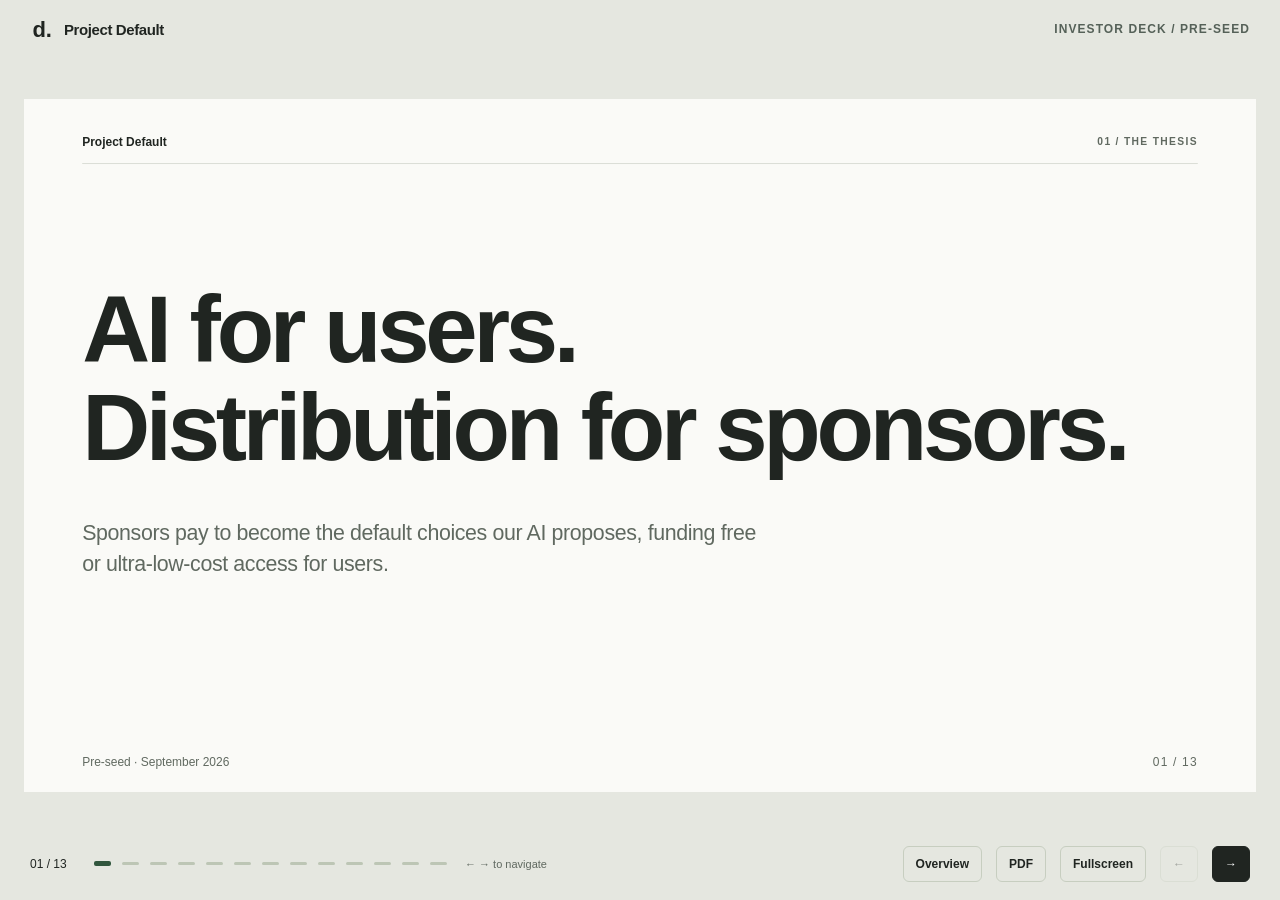
==== deck.html @ 916377d5 "Update homepage to builder and Project Default focus" ====
<!doctype html>
<html lang="en">
<head>
  <meta charset="utf-8">
  <meta name="viewport" content="width=device-width, initial-scale=1">
  <meta name="theme-color" content="#fafaf7">
  <meta name="description" content="Project Default. AI for users. Distribution for sponsors. Pre-seed investment thesis and seven-day pilot plan. Founded by a solo founder.">
  <title>Project Default | Investor Deck</title>
  <style>
    @font-face { font-family:Pretendard; font-style:normal; font-weight:100 900; font-display:swap; src:url('./PretendardVariable.woff2') format('woff2'); }
    :root { --paper:#fafaf7; --ink:#202521; --muted:#606960; --line:#d5d9d1; --green:#31563d; --lime:#e0e8d5; --white:#fff; --scale:1; }
    * { box-sizing:border-box; }
    html, body { margin:0; min-height:100%; }
    body { background:#e5e7e0; color:var(--ink); font-family:Pretendard,-apple-system,BlinkMacSystemFont,"Segoe UI",sans-serif; -webkit-font-smoothing:antialiased; }
    button, a { -webkit-tap-highlight-color:transparent; }
    button { font:inherit; }
    button, a { touch-action:manipulation; }
    button:focus-visible, a:focus-visible, summary:focus-visible { outline:3px solid #779e34; outline-offset:5px; }
    .shell-header { height:58px; padding:0 30px; display:flex; align-items:center; justify-content:space-between; gap:16px; }
    .wordmark { display:flex; align-items:center; gap:10px; font-size:15px; font-weight:750; letter-spacing:-.4px; }
    .brand-icon { display:inline-grid; place-items:center; width:24px; height:24px; color:var(--ink); font-size:22px; font-weight:800; }
    .shell-meta { color:#556158; font-size:12px; font-weight:550; letter-spacing:.09em; text-transform:uppercase; }
    .viewport { height:calc(100dvh - 126px); display:flex; align-items:center; justify-content:center; padding:12px 24px; }
    .frame { width:calc(1440px * var(--scale)); height:calc(810px * var(--scale)); position:relative; }
    .deck { position:absolute; left:0; top:0; width:1440px; height:810px; transform:scale(var(--scale)); transform-origin:top left; }
    .slide { width:1440px; height:810px; background:var(--paper); padding:42px 68px 66px; position:relative; overflow:hidden; display:none; }
    .slide.active { display:block; }
    .slide-top { display:flex; align-items:center; justify-content:space-between; gap:24px; border-bottom:1px solid var(--line); padding-bottom:17px; margin-bottom:36px; font-size:14px; font-weight:600; }
    .slide-top .section { text-transform:uppercase; font-size:12px; letter-spacing:.13em; color:var(--muted); }
    .slide-foot { position:absolute; left:68px; right:68px; bottom:24px; display:flex; justify-content:space-between; align-items:center; gap:24px; color:var(--muted); font-size:14px; line-height:1.4; }
    .slide-foot .page { font-variant-numeric:tabular-nums; letter-spacing:.1em; white-space:nowrap; }
    h1,h2,h3,p { margin:0; }
    h1 { font-size:94px; line-height:1.02; letter-spacing:-5px; font-weight:720; }
    h2 { font-size:64px; line-height:1.08; letter-spacing:-2.4px; font-weight:650; }
    h3 { font-size:27px; line-height:1.2; letter-spacing:-.7px; font-weight:650; }
    .accent { color:inherit; }
    .lede { margin-top:22px; color:var(--muted); font-size:24px; line-height:1.45; letter-spacing:-.45px; max-width:1000px; }
    .eyebrow { font-size:13px; text-transform:uppercase; letter-spacing:.13em; font-weight:650; color:var(--muted); }
    .rule-note { display:flex; align-items:center; gap:13px; font-size:18px; line-height:1.4; margin-top:27px; }
    .rule-note::before { content:""; width:28px; height:2px; flex-shrink:0; background:var(--green); }
    .dark { background:var(--ink); color:var(--paper); --line:#405047; --muted:#b4c1b8; }
    .dark .accent { color:inherit; }
    .dark .rule-note::before { background:var(--lime); }
    .cover { display:flex; align-items:center; height:550px; }
    .cover h1 { margin:0 0 48px; font-size:110px; line-height:1.04; letter-spacing:-5px; font-weight:650; }
    .cover .lede { font-size:25px; max-width:790px; }
    .split { display:grid; grid-template-columns:1fr 1fr; gap:54px; margin-top:37px; }
    .chat-window { background:var(--white); border:1px solid var(--line); padding:27px 30px; }
    .chat-title { display:flex; align-items:center; gap:8px; color:var(--muted); font-size:12px; letter-spacing:.09em; text-transform:uppercase; margin-bottom:22px; }
    .dot { width:7px; height:7px; background:#a9b7a7; border-radius:50%; }
    .prompt { font-size:23px; line-height:1.4; letter-spacing:-.5px; padding:17px 20px; background:#eef0e9; border-radius:8px; }
    .stack { margin-top:22px; }
    .stack-row { display:flex; justify-content:space-between; gap:20px; padding:15px 0; border-bottom:1px solid #e5e9df; font-size:20px; }
    .stack-row:last-child { border-bottom:0; }
    .stack-row span { color:var(--muted); }
    .stack-row strong { font-weight:600; }
    .insight { display:flex; flex-direction:column; justify-content:center; padding:14px 0; }
    .insight .big { font-size:42px; line-height:1.18; letter-spacing:-1.5px; max-width:530px; }
    .insight p { font-size:21px; line-height:1.5; color:var(--muted); margin-top:24px; max-width:485px; }
    .change-flow { margin-top:38px; display:grid; grid-template-columns:1fr 64px 1.2fr; align-items:center; }
    .before { padding:30px 36px; border:1px solid var(--line); }
    .before .label { margin-bottom:25px; }
    .before p { font-size:30px; line-height:1.35; letter-spacing:-.8px; }
    .arrow { font-size:30px; text-align:center; color:var(--muted); }
    .sponsored-card { background:var(--white); border:1px solid #96ad8d; border-radius:3px; padding:29px 34px; }
    .sponsored-card h3 { margin:16px 0; font-size:34px; }
    details.disclosure { font-size:17px; line-height:1.4; }
    details.disclosure summary { cursor:pointer; text-decoration:underline; text-underline-offset:4px; width:fit-content; color:var(--green); list-style:none; }
    details.disclosure summary::-webkit-details-marker { display:none; }
    details.disclosure p { font-size:15px; padding:10px 0 0; max-width:490px; color:var(--muted); }
    .mock-actions { display:flex; align-items:center; gap:24px; margin-top:23px; font-size:16px; }
    .mock-primary { background:var(--green); color:white; font-weight:600; padding:13px 26px; border-radius:6px; }
    .mock-secondary { color:var(--muted); }
    .journey { display:grid; grid-template-columns:1fr 48px 1fr 48px 1fr; margin-top:44px; align-items:stretch; }
    .journey-panel { padding:25px 15px 25px 0; border-top:1px solid var(--line); min-height:240px; }
    .journey-panel .eyebrow { margin-bottom:28px; font-size:12px; }
    .journey-panel p { font-size:26px; letter-spacing:-.7px; line-height:1.35; }
    .journey-panel.green { color:var(--green); border-color:var(--green); }
    .journey-panel.green .eyebrow { color:var(--muted); }
    .journey .arrow { align-self:center; }
    .sponsor-label { display:block; font-size:16px; text-decoration:underline; text-underline-offset:4px; margin-top:24px; color:var(--green); }
    .economics { display:grid; grid-template-columns:1fr 70px 1fr; align-items:stretch; margin-top:42px; }
    .money-box { padding:27px 32px; border:1px solid var(--line); }
    .money-box.income { background:var(--green); color:white; border-color:var(--green); }
    .money-box.income .eyebrow { color:#d1e4d6; }
    .money-box h3 { margin:20px 0 12px; font-size:31px; line-height:1.22; }
    .money-box p { font-size:19px; line-height:1.45; }
    .money-box .plus { opacity:.65; display:block; font-size:24px; margin:11px 0; }
    .greater { display:grid; place-items:center; color:var(--green); font-size:60px; font-weight:400; }
    .economic-bottom { display:grid; grid-template-columns:1fr 1fr; gap:70px; margin-top:30px; }
    .economic-bottom h3 { font-size:21px; margin-bottom:8px; }
    .economic-bottom p { font-size:18px; line-height:1.45; color:var(--muted); }
    .pilot { display:grid; grid-template-columns:1.1fr 1fr; gap:48px; margin-top:33px; }
    .terminal { background:var(--ink); color:var(--paper); border-radius:10px; padding:24px 28px; }
    .terminal-head { display:flex; justify-content:space-between; border-bottom:1px solid #425045; padding-bottom:16px; font-size:13px; }
    .terminal-head .model { color:var(--lime); }
    .terminal-body { font-size:18px; line-height:1.6; padding-top:22px; }
    .terminal-body .command { margin-bottom:18px; color:white; }
    .terminal-body .command::before { content:"> "; color:var(--lime); }
    .terminal-body .task { color:#c4d0c5; display:flex; gap:11px; }
    .terminal-body .task span { color:var(--lime); }
    .terminal-body .term-sponsor { border-top:1px solid #425045; padding-top:15px; margin-top:20px; }
    .terminal-body small { color:#c4d0c5; text-decoration:underline; text-underline-offset:4px; font-size:15px; }
    .launch-path { display:grid; grid-template-columns:1fr 1fr 1.14fr; margin-top:39px; gap:20px; }
    .phase { padding:28px 28px 28px 0; border-top:2px solid var(--line); min-height:305px; }
    .phase .phase-no { font-size:13px; letter-spacing:.1em; color:var(--muted); display:flex; align-items:center; justify-content:space-between; }
    .phase h3 { font-size:37px; letter-spacing:-1px; margin:25px 0 19px; }
    .phase p { font-size:20px; line-height:1.5; color:var(--muted); }
    .phase.expand { border-color:var(--green); }
    .phase.expand h3 { color:var(--green); }
    .evidence { margin-top:24px; padding-top:18px; border-top:1px solid var(--line); font-size:18px; line-height:1.45; color:var(--muted); }
    .regulatory { margin-top:22px; max-width:1000px; font-size:16px; line-height:1.5; color:var(--muted); }
    .assets { margin-top:40px; display:grid; grid-template-columns:1fr; gap:0; }
    .asset { border-top:1px solid var(--line); padding:24px 0; display:grid; grid-template-columns:390px 1fr; gap:40px; }
    .asset h3 { font-size:28px; margin-bottom:0; }
    .asset p { font-size:22px; line-height:1.45; color:var(--muted); max-width:735px; }
    .asset a { color:inherit; text-decoration:underline; text-underline-offset:4px; text-decoration-thickness:1px; }
    .asset a:hover { color:var(--ink); }
    .adoption-table { width:100%; border-collapse:collapse; margin-top:42px; text-align:left; }
    .adoption-table th { font-size:13px; text-transform:uppercase; letter-spacing:.08em; font-weight:500; color:var(--muted); padding:0 20px 20px 0; }
    .adoption-table td { border-top:1px solid var(--line); padding:25px 24px 25px 0; font-size:24px; line-height:1.35; width:50%; }
    .adoption-table td:first-child { color:var(--muted); }
    .terms-table { width:100%; border-collapse:collapse; margin-top:40px; }
    .terms-table th { width:280px; text-align:left; vertical-align:top; font-size:26px; font-weight:600; letter-spacing:-.5px; }
    .terms-table td { font-size:23px; line-height:1.4; color:var(--muted); }
    .terms-table th,.terms-table td { padding:25px 0; border-top:1px solid var(--line); }
    .pilot-spec { margin:0; }
    .pilot-spec>div { display:grid; grid-template-columns:105px 1fr; gap:23px; padding:10px 0; border-top:1px solid var(--line); }
    .pilot-spec dt { font-size:17px; color:var(--muted); }
    .pilot-spec dd { margin:0; font-size:19px; line-height:1.4; }
    .sector-list { display:grid; grid-template-columns:1fr 1fr; gap:0 80px; margin-top:38px; }
    .sector-list p { font-size:34px; letter-spacing:-1px; padding:16px 0; border-top:1px solid var(--line); }
    .closing { display:grid; grid-template-columns:1.25fr 1fr; gap:85px; margin-top:51px; }
    .closing h2 { font-size:82px; letter-spacing:-4px; line-height:1.03; }
    .closing .lede { font-size:23px; max-width:620px; margin-top:27px; }
    .use { border-top:1px solid var(--line); padding:22px 0 25px; display:grid; grid-template-columns:34px 1fr; gap:15px; }
    .use .num { font-size:13px; color:var(--lime); margin-top:7px; }
    .use h3 { font-size:27px; margin-bottom:9px; }
    .use p { font-size:19px; color:var(--muted); line-height:1.4; }
    .controls { height:68px; padding:12px 30px 17px; display:flex; justify-content:space-between; align-items:center; gap:20px; }
    .nav-left,.nav-right { display:flex; align-items:center; gap:14px; }
    .control { border:1px solid #c7cec0; background:transparent; color:var(--ink); min-height:36px; padding:7px 12px; border-radius:6px; font-size:12px; cursor:pointer; font-weight:550; }
    .control:hover:not(:disabled) { background:#d9dfd2; }
    .control:disabled { opacity:.35; cursor:default; }
    .control.next { background:var(--ink); color:white; border-color:var(--ink); }
    .control.next:hover:not(:disabled) { background:var(--green); }
    .slide-count { font-size:12px; font-variant-numeric:tabular-nums; min-width:46px; }
    .nav-dots { display:flex; align-items:center; gap:3px; }
    .nav-dot { border:0; background:none; cursor:pointer; width:25px; height:32px; padding:10px 4px; }
    .nav-dot::before { content:""; display:block; height:3px; border-radius:2px; background:#bdc6b5; }
    .nav-dot[aria-current="step"]::before { background:var(--green); height:5px; }
    .key-hint { font-size:11px; color:var(--muted); }
    .sr-only { position:absolute; width:1px; height:1px; padding:0; margin:-1px; overflow:hidden; clip:rect(0,0,0,0); white-space:nowrap; border:0; }
    .overview .viewport { height:auto; display:block; padding:16px 30px 100px; }
    .overview .frame { width:100%; height:auto; box-shadow:none; }
    .overview .deck { position:static; transform:none; width:100%; height:auto; display:grid; grid-template-columns:1fr; gap:30px; justify-items:center; }
    .overview .slide { display:block; zoom:var(--scale); box-shadow:0 8px 25px #20332512; }
    .overview .controls { position:fixed; bottom:0; left:0; right:0; background:#e5e7e0; border-top:1px solid #c7cec0; z-index:2; }
    @media (min-width:1800px) { .shell-header,.controls { padding-left:48px; padding-right:48px; } }
    @media screen and (max-width:1000px) {
      body { background:var(--paper); }
      .shell-header { height:54px; padding:0 20px; border-bottom:1px solid var(--line); }
      .shell-meta { font-size:9px; letter-spacing:.07em; }
      .viewport { height:auto; display:block; padding:0 0 86px; }
      .frame { width:100%; height:auto; box-shadow:none; }
      .deck { position:static; width:100%; height:auto; transform:none; }
      .slide { width:100%; height:auto; min-height:calc(100dvh - 126px); padding:22px 24px 62px; overflow:visible; }
      .slide-top { margin-bottom:30px; padding-bottom:15px; font-size:12px; gap:10px; }
      .slide-top .section { font-size:9px; letter-spacing:.09em; }
      .slide-foot { position:static; margin-top:34px; font-size:12px; gap:15px; align-items:flex-end; }
      h1 { font-size:clamp(45px,11vw,70px); letter-spacing:-2.4px; }
      h2 { font-size:clamp(33px,10vw,39px); letter-spacing:-1.6px; line-height:1.08; }
      h2 br { display:initial; }
      .lede { font-size:19px; margin-top:18px; letter-spacing:-.3px; }
      .eyebrow { font-size:11px; }
      .cover { display:block; height:auto; }
      .cover h1 { margin:35px 0 35px; font-size:clamp(42px,10.8vw,70px); letter-spacing:-2px; }
      .cover .lede { font-size:19px; }
      .split,.pilot,.closing { grid-template-columns:minmax(0,1fr); gap:28px; margin-top:28px; }
      .chat-window { padding:21px; }
      .prompt { font-size:19px; padding:15px; }
      .stack-row { font-size:16px; padding:14px 0; }
      .insight .big { font-size:31px; letter-spacing:-1px; }
      .insight p { margin-top:16px; font-size:18px; }
      .change-flow { grid-template-columns:1fr; gap:17px; margin-top:28px; }
      .before { padding:24px; }
      .before .label { margin-bottom:18px; }
      .before p { font-size:25px; }
      .change-flow>.arrow,.journey>.arrow { transform:rotate(90deg); font-size:25px; }
      .sponsored-card { padding:24px; }
      .sponsored-card h3 { font-size:27px; }
      .mock-actions { gap:17px; font-size:14px; }
      details.disclosure { font-size:16px; }
      .rule-note { font-size:16px; margin-top:25px; }
      .journey { grid-template-columns:1fr; gap:15px; margin-top:30px; }
      .journey-panel { min-height:auto; padding:23px; }
      .journey-panel .eyebrow { margin-bottom:18px; }
      .journey-panel p { font-size:24px; }
      .economics { grid-template-columns:1fr; margin-top:29px; }
      .greater { font-size:43px; padding:8px 0; }
      .money-box { padding:24px; }
      .money-box h3 { font-size:27px; }
      .money-box p { font-size:18px; }
      .economic-bottom { grid-template-columns:1fr; gap:22px; }
      .terminal { padding:22px; }
      .terminal-head { font-size:11px; gap:10px; }
      .terminal-body { font-size:16px; }
      .launch-path { grid-template-columns:1fr; margin-top:28px; gap:16px; }
      .phase { min-height:auto; padding:25px; }
      .phase h3 { font-size:31px; margin:20px 0 14px; }
      .phase p { font-size:18px; }
      .regulatory { font-size:14px; }
      .assets { grid-template-columns:1fr; gap:0; margin-top:29px; }
      .asset { padding:22px 0; grid-template-columns:1fr; gap:12px; }
      .asset h3 { font-size:27px; padding-top:3px; }
      .asset p { font-size:18px; clear:both; }
      .adoption-table { margin-top:28px; }
      .adoption-table th { font-size:10px; }
      .adoption-table td { font-size:18px; padding:20px 12px 20px 0; }
      .terms-table { margin-top:28px; }
      .terms-table th { width:100px; font-size:19px; padding-right:15px; }
      .terms-table td { font-size:18px; }
      .pilot-spec>div { grid-template-columns:78px 1fr; gap:15px; }
      .pilot-spec dt { font-size:15px; }
      .pilot-spec dd { font-size:18px; }
      .sector-list { gap:0 22px; margin-top:30px; }
      .sector-list p { font-size:24px; overflow-wrap:break-word; }
      .closing { margin-top:34px; gap:32px; }
      .closing h2 { font-size:53px; letter-spacing:-2.5px; }
      .closing h2 br { display:initial; }
      .closing .lede { font-size:19px; }
      .use { padding:20px 0; }
      .use h3 { font-size:24px; }
      .use p { font-size:17px; }
      .controls { position:fixed; bottom:0; left:0; right:0; height:68px; padding:12px 18px; background:#e5e7e0; border-top:1px solid #c7cec0; z-index:5; }
      .nav-left,.nav-right { gap:8px; }
      .key-hint,.nav-dots,#fullscreen { display:none; }
      .control { font-size:11px; padding:8px 10px; min-height:44px; min-width:44px; }
      .overview .viewport { padding:0 0 85px; }
      .overview .deck { gap:0; }
      .overview .slide { zoom:1; box-shadow:none; border-bottom:1px solid var(--line); }
    }
    @page { size:381mm 214.3125mm; margin:0; }
    @media print {
      html,body { width:1440px; margin:0; padding:0; background:var(--paper); -webkit-print-color-adjust:exact; print-color-adjust:exact; }
      .shell-header,.controls { display:none!important; }
      .viewport,.overview .viewport { display:block; width:1440px; height:auto; padding:0; }
      .frame,.overview .frame { width:1440px; height:auto; box-shadow:none; }
      .deck,.overview .deck { display:block; position:static; transform:none; width:1440px; height:auto; }
      .slide,.overview .slide { display:block!important; zoom:1; width:1440px; height:810px; min-height:0; break-after:page; break-inside:avoid; box-shadow:none; animation:none; }
      .slide:last-child { break-after:auto; }
      details.disclosure p { display:none; }
    }
  </style>
</head>
<body>
  <header class="shell-header">
    <div class="wordmark"><span class="brand-icon" aria-hidden="true">d.</span> Project Default</div>
    <div class="shell-meta">Investor deck / Pre-seed</div>
  </header>
  <main class="viewport" aria-label="Project Default investor presentation">
    <div class="frame"><div class="deck">

      <section class="slide active" id="slide-1" aria-labelledby="title-1">
        <div class="slide-top"><span>Project Default</span><span class="section">01 / The thesis</span></div>
        <div class="cover">
          <div>
            <h1 id="title-1">AI for users.<br>Distribution for sponsors.</h1>
            <p class="lede">Sponsors pay to become the default choices our AI proposes, funding free or ultra-low-cost access for users.</p>
          </div>
        </div>
        <footer class="slide-foot"><span>Pre-seed · September 2026</span><span class="page">01 / 13</span></footer>
      </section>

      <section class="slide" id="slide-2" aria-labelledby="title-2">
        <div class="slide-top"><span>Project Default</span><span class="section">02 / The existing behavior</span></div>
        <h2 id="title-2">AI already makes<br><span class="accent">the default choice.</span></h2>
        <div class="split">
          <div class="chat-window">
            <div class="chat-title"><span class="dot"></span> ChatGPT / GPT-5.6 Sol High / Temporary Chat</div>
            <p class="prompt">User request, summarized:<br>How should I build a shopping website?</p>
            <div class="stack">
              <div class="stack-row"><span>Framework</span><strong>Next.js + TypeScript</strong></div>
              <div class="stack-row"><span>Database</span><strong>PostgreSQL / Supabase</strong></div>
              <div class="stack-row"><span>Payments</span><strong>Stripe Checkout</strong></div>
              <div class="stack-row"><span>Deployment</span><strong>Vercel</strong></div>
            </div>
          </div>
          <div class="insight">
            <p class="big" style="color:var(--ink);margin-top:0">The user asked how<br>to build a website.<br>The answer chose<br>the vendors, too.</p>
            <p>None of these brands appeared in the request. As agents move from answering to building, those defaults can become services the user actually adopts.</p>
          </div>
        </div>
        <footer class="slide-foot"><span>Source: founder-provided response · Temporary Chat, GPT-5.6 Sol High, no memory context · Request paraphrased</span><span class="page">02 / 13</span></footer>
      </section>

      <section class="slide" id="slide-3" aria-labelledby="title-3">
        <div class="slide-top"><span>Project Default</span><span class="section">03 / The sponsored default</span></div>
        <h2 id="title-3">The same workflow.<br><span class="accent">A sponsored default.</span></h2>
        <p class="lede">The sponsor occupies a choice that already exists in the conversation.</p>
        <div class="change-flow">
          <div class="before"><div class="eyebrow label">The user asks</div><p>"The website is ready.<br>Deploy it for me."</p><div class="rule-note">No cloud provider specified.</div></div>
          <div class="arrow" aria-hidden="true">&#8594;</div>
          <div class="sponsored-card">
            <div class="eyebrow">Project Default / illustrative response</div>
            <h3>Shall I deploy it on AWS?</h3>
            <details class="disclosure"><summary>Sponsored by AWS.</summary><p>Illustrative sponsor disclosure, not an active partnership. In the product, this link opens the relevant sponsorship details.</p></details>
            <div class="mock-actions" aria-label="Illustrative actions, not a live deployment"><span class="mock-primary">Proceed &#8594;</span><span class="mock-secondary">Other options</span></div>
          </div>
        </div>
        <div class="rule-note">If the user specifies another provider, we follow their choice.</div>
        <footer class="slide-foot"><span>Concept illustration · AWS is an example, not a sponsor</span><span class="page">03 / 13</span></footer>
      </section>

      <section class="slide" id="slide-4" aria-labelledby="title-4">
        <div class="slide-top"><span>Project Default</span><span class="section">04 / The matching model</span></div>
        <h2 id="title-4">Your audience.<br><span class="accent">Our distribution.</span></h2>
        <p class="lede">Advertisers describe the customers they want to reach. We match those targets to the conversation and introduce the sponsor in the AI's response.</p>
        <div class="journey">
          <div class="journey-panel"><div class="eyebrow">Advertiser's target</div><p>"Developers launching<br>their first web service."</p></div>
          <div class="arrow" aria-hidden="true">&#8594;</div>
          <div class="journey-panel"><div class="eyebrow">User's conversation</div><p>"This is my first web service.<br>I'm ready to deploy it."</p></div>
          <div class="arrow" aria-hidden="true">&#8594;</div>
          <div class="journey-panel green"><div class="eyebrow">Resulting recommendation</div><p>The matched sponsor's<br>hosting service.</p><span class="sponsor-label">Sponsorship disclosed.</span></div>
        </div>
        <footer class="slide-foot"><span>Planned approach · Illustrative example</span><span class="page">04 / 13</span></footer>
      </section>

      <section class="slide dark" id="slide-5" aria-labelledby="title-5">
        <div class="slide-top"><span>Project Default</span><span class="section">05 / The sponsor's value</span></div>
        <h2 id="title-5">Reach users as they<br><span class="accent">put their plans into action.</span></h2>
        <p class="lede">Sponsors buy access to a defined audience and a route into adoption. The agent can help users set up and use the proposed service.</p>
        <table class="adoption-table"><thead><tr><th>What the developer needs</th><th>Where a sponsor can enter</th></tr></thead><tbody>
          <tr><td>"Store my product catalog."</td><td>A database, configured for the application.</td></tr>
          <tr><td>"Let customers pay."</td><td>A payment provider, integrated into checkout.</td></tr>
          <tr><td>"Put the website online."</td><td>A hosting service, used for deployment.</td></tr>
        </tbody></table>
        <footer class="slide-foot"><span>Illustrative example · Sponsor demand unvalidated</span><span class="page">05 / 13</span></footer>
      </section>

      <section class="slide" id="slide-6" aria-labelledby="title-6">
        <div class="slide-top"><span>Project Default</span><span class="section">06 / The revenue model</span></div>
        <h2 id="title-6">High-value sponsorships.<br><span class="accent">Individually negotiated.</span></h2>
        <p class="lede">A small number of large contracts, negotiated directly with advertisers.</p>
        <table class="terms-table"><tbody>
          <tr><th scope="row">Slot fee</th><td>The contracted price for sponsor placement against an agreed audience and campaign scope.</td></tr>
          <tr><th scope="row">Performance fee</th><td>Where agreed, an additional payment for signups, purchases, or another contracted outcome.</td></tr>
          <tr><th scope="row">Contract terms</th><td>Targeting, delivery, pricing, credited outcomes, verification, and payment timing are agreed individually.</td></tr>
        </tbody></table>
        <footer class="slide-foot"><span>Proposed model · High-value contract, not high-value purchase</span><span class="page">06 / 13</span></footer>
      </section>

      <section class="slide" id="slide-7" aria-labelledby="title-7">
        <div class="slide-top"><span>Project Default</span><span class="section">07 / The economics to validate</span></div>
        <h2 id="title-7">Sponsorship revenue<br><span class="accent">funds AI access.</span></h2>
        <p class="lede">First, sponsorship must cover the cost of serving every user. The remaining margin must fund development, sales, and overhead.</p>
        <div class="economics" aria-label="Serving-margin target over the same period: recognized slot-fee and performance revenue exceeds inference and service delivery costs for all users">
          <div class="money-box income"><div class="eyebrow">Revenue / same period</div><h3>Recognized slot fees</h3><span class="plus">+</span><p>Recognized performance fees</p></div>
          <div class="greater" aria-hidden="true">&gt;</div>
          <div class="money-box"><div class="eyebrow">Costs / all users</div><h3>AI inference</h3><span class="plus">+</span><p>Tools, infrastructure, and user support</p></div>
        </div>
        <div class="economic-bottom">
          <div><h3>Cash sets operating capacity.</h3><p>Collected sponsor payments and investment fund usage. Signed contract value is not cash; investment is not revenue.</p></div>
          <div><h3>Allowances bound serving costs.</h3><p>Users choose the model. Higher-cost calls consume the allowance faster, including for users who never convert.</p></div>
        </div>
        <footer class="slide-foot"><span>Target economics · Unvalidated</span><span class="page">07 / 13</span></footer>
      </section>

      <section class="slide" id="slide-8" aria-labelledby="title-8">
        <div class="slide-top"><span>Project Default</span><span class="section">08 / The first pilot</span></div>
        <h2 id="title-8">Our first pilot:<br><span class="accent">AI for web developers.</span></h2>
        <p class="lede">A seven-day pilot of a fully functional, free AI coding tool, testing sponsored defaults in real development workflows.</p>
        <div class="pilot">
          <div class="terminal" aria-label="Illustrative TUI concept, not a screenshot of an existing product">
            <div class="terminal-head"><strong>Planned TUI / concept</strong><span class="model">Model: your choice</span></div>
            <div class="terminal-body"><p class="command">Build and launch my web service.</p><p class="task"><span>01</span> Write and run the application</p><p class="task"><span>02</span> Test and inspect in the browser</p><p class="task"><span>03</span> Configure services and deploy</p><div class="term-sponsor">Deploy with the matched sponsor?<br><small>Sponsorship disclosed.</small></div></div>
          </div>
          <dl class="pilot-spec">
            <div><dt>Duration</dt><dd>Seven days of live service.</dd></div>
            <div><dt>Product</dt><dd>Open-source-based TUI with coding, browser checks, and deployment.</dd></div>
            <div><dt>Access</dt><dd>Free, with a generous capped allowance. Users choose models; all model calls go through our server.</dd></div>
            <div><dt>Sponsors</dt><dd>Hosting, databases, frameworks, and other development services.</dd></div>
            <div><dt>Enrollment</dt><dd>Public, first come. Capacity and allowances follow secured advertising and investment funds.</dd></div>
          </dl>
        </div>
        <footer class="slide-foot"><span>Planned pilot · Concept illustration</span><span class="page">08 / 13</span></footer>
      </section>

      <section class="slide" id="slide-9" aria-labelledby="title-9">
        <div class="slide-top"><span>Project Default</span><span class="section">09 / The path to launch</span></div>
        <h2 id="title-9">A focused pilot.<br><span class="accent">A much bigger sponsorship business.</span></h2>
        <div class="launch-path">
          <div class="phase"><div class="phase-no"><span>BEFORE OPENING</span></div><h3>Working demo</h3><p>Complete the tool and demonstrate sponsor delivery. Agree campaign measures with pilot advertisers; secure funds before enrollment.</p></div>
          <div class="phase"><div class="phase-no"><span>SEVEN DAYS LIVE</span></div><h3>Pilot data</h3><p>Record active usage, task completion, sponsor exposure, acceptance, and verified contract outcomes alongside serving costs.</p></div>
          <div class="phase expand"><div class="phase-no"><span>BEFORE FULL LAUNCH</span></div><h3>Larger contracts</h3><p>Use results to negotiate major cross-industry sponsorships. Test pricing and payment terms against the measured operating cost.</p></div>
        </div>
        <p class="evidence">Seven days can establish delivery and early response, not retention or recurring demand. Contractual attribution supports settlement; it does not prove causal lift.</p>
        <footer class="slide-foot"><span>Planned sequence · Criteria agreed per sponsor</span><span class="page">09 / 13</span></footer>
      </section>

      <section class="slide dark" id="slide-10" aria-labelledby="title-10">
        <div class="slide-top"><span>Project Default</span><span class="section">10 / The expansion opportunity</span></div>
        <h2 id="title-10">One model.<br><span class="accent">A world of potential sponsors.</span></h2>
        <div class="sector-list"><p>Travel</p><p>Automotive</p><p>Food</p><p>Insurance</p><p>Shopping</p><p>Financial services</p><p>Telecom</p></div>
        <p class="regulatory">Potential expansion areas. Sector-specific regulatory requirements have not yet been assessed.</p>
        <footer class="slide-foot"><span>Potential markets · Regulation unassessed</span><span class="page">10 / 13</span></footer>
      </section>

      <section class="slide" id="slide-11" aria-labelledby="title-11">
        <div class="slide-top"><span>Project Default</span><span class="section">11 / The business we build</span></div>
        <h2 id="title-11">We build the distribution business,<br><span class="accent">not the foundation model.</span></h2>
        <p class="lede">The proposed advantage is commercial: user-selected AI funded by disclosed sponsorships, delivered through the work users already do.</p>
        <div class="assets">
          <div class="asset"><h3>User distribution</h3><p>Earn repeat use with a capable, affordable tool. Low price alone is not a durable advantage.</p></div>
          <div class="asset"><h3>Sponsor network</h3><p>Turn advertiser-defined targeting into effective delivery and contracts worth renewing.</p></div>
          <div class="asset"><h3>Matching &amp; execution</h3><p>Connect context to sponsors. Support the resulting actions and measure contracted outcomes.</p></div>
        </div>
        <footer class="slide-foot"><span>To be built · No moat claimed</span><span class="page">11 / 13</span></footer>
      </section>

      <section class="slide" id="slide-12" aria-labelledby="title-12">
        <div class="slide-top"><span>Project Default</span><span class="section">12 / The founder</span></div>
        <h2 id="title-12">A different view of what already exists.<br>The ability to build and test it.</h2>
        <p class="lede">Jaeha (Jay) Han, solo founder, working across software development and model research: questioning existing structures, implementing alternatives, and testing them.</p>
        <div class="assets">
          <div class="asset"><h3>Build software</h3><p>Developed <a href="https://github.com/nitg3n/Lexile_Finder">Lexile Finder</a> and the Gemini-based summary app <a href="https://github.com/nitg3n/threemmary">Threemmary</a>. Built and distributed the TooManyOres Minecraft mod (<a href="https://modrinth.com/mod/toomanyores">Modrinth</a>, <a href="https://www.curseforge.com/minecraft/mc-mods/toomanyores">CurseForge</a>).</p></div>
          <div class="asset"><h3>Test different structures</h3><p>Iterated on Spectrum-State, a sequence-model research project, including 85M-parameter pretraining and consumer-GPU fine-tuning.</p></div>
          <div class="asset"><h3>Reconsider who pays</h3><p>Project Default applies that perspective to AI's business model: sponsors fund access by paying for default placements.</p></div>
        </div>
        <footer class="slide-foot"><span>Founder-reported work · Sales experience unproven</span><span class="page">12 / 13</span></footer>
      </section>

      <section class="slide dark" id="slide-13" aria-labelledby="title-13">
        <div class="slide-top"><span>Project Default</span><span class="section">13 / The investment</span></div>
        <div class="closing">
          <div><h2 id="title-13">Raising $750k.<br><span class="accent">Prove the<br>business model.</span></h2><p class="lede">Fund the first test, not a claim of proven economics. Measure delivery and cost, then seek contracts that can sustain launch.</p><p style="margin-top:26px;font-size:21px">Contact: <a href="mailto:jay@nitg3n.xyz" style="color:inherit">jay@nitg3n.xyz</a></p></div>
          <div>
            <div class="use"><span class="num">01</span><div><h3>Product development</h3><p>TUI harness, model gateway, sponsor matching, and reporting.</p></div></div>
            <div class="use"><span class="num">02</span><div><h3>Pilot operations</h3><p>Advertiser recruitment and seven days of free AI usage.</p></div></div>
            <div class="use"><span class="num">03</span><div><h3>Sponsorship sales</h3><p>Present pilot results to larger advertisers and negotiate launch contracts.</p></div></div>
          </div>
        </div>
        <footer class="slide-foot"><span>Pre-seed · Solo founder · Raising $750k</span><span class="page">13 / 13</span></footer>
      </section>

    </div></div>
  </main>
  <nav class="controls" aria-label="Presentation controls">
    <div class="nav-left"><span class="slide-count" id="count">01 / 13</span><div class="nav-dots" id="dots" aria-label="Go to slide"></div><span class="key-hint">&#8592; &#8594; to navigate</span></div>
    <div class="nav-right"><button class="control" id="overview" aria-pressed="false" title="Show all slides (O)">Overview</button><button class="control" id="print" title="Print or save all slides as PDF">PDF</button><button class="control" id="fullscreen" title="Toggle fullscreen (F)">Fullscreen</button><button class="control" id="prev" aria-label="Previous slide">&#8592;</button><button class="control next" id="next" aria-label="Next slide">&#8594;</button></div>
  </nav>
  <div class="sr-only" aria-live="polite" id="announcement"></div>
  <noscript><style>.viewport{height:auto}.frame{width:100%;height:auto}.deck{position:static;transform:none;height:auto;width:100%}.slide{display:block;max-width:100%;height:auto;min-height:810px;margin-bottom:24px}.controls{display:none}</style><p>This deck is readable without JavaScript. Enable JavaScript for slide navigation.</p></noscript>
  <script>
    (() => {
      const slides = [...document.querySelectorAll('.slide')];
      const count = document.getElementById('count');
      const prev = document.getElementById('prev');
      const next = document.getElementById('next');
      const overview = document.getElementById('overview');
      let current = 0;
      let all = false;
      const titles = slides.map(slide => {
        const title = slide.querySelector('h1,h2').cloneNode(true);
        title.querySelectorAll('br').forEach(br => br.replaceWith(' '));
        return title.textContent.replace(/\s+/g, ' ').trim();
      });
      const readHash = () => {
        const match = location.hash.match(/^#slide-(\d+)$/);
        return match ? Math.max(0, Math.min(slides.length - 1, Number(match[1]) - 1)) : 0;
      };
      const dots = slides.map((slide, index) => {
        const dot = document.createElement('button');
        dot.className = 'nav-dot';
        dot.setAttribute('aria-label', `Slide ${index + 1}: ${titles[index]}`);
        dot.addEventListener('click', () => show(index));
        document.getElementById('dots').append(dot);
        return dot;
      });
      function fit() {
        const width = Math.max(1, innerWidth - 48);
        const height = Math.max(1, innerHeight - 150);
        const scale = Math.min(width / 1440, height / 810, 1.4);
        document.documentElement.style.setProperty('--scale', scale);
      }
      function show(index, updateHash = true) {
        current = Math.max(0, Math.min(slides.length - 1, index));
        slides.forEach((slide, i) => {
          slide.classList.toggle('active', i === current);
          if (i === current) dots[i].setAttribute('aria-current', 'step');
          else dots[i].removeAttribute('aria-current');
        });
        count.textContent = `${String(current + 1).padStart(2, '0')} / ${slides.length}`;
        prev.disabled = current === 0;
        next.disabled = current === slides.length - 1;
        document.getElementById('announcement').textContent = `Slide ${current + 1} of ${slides.length}. ${titles[current]}`;
        if (updateHash) history.replaceState(null, '', `#slide-${current + 1}`);
        if (all) slides[current].scrollIntoView({ block:'start' });
        else window.scrollTo(0, 0);
      }
      function toggleOverview() {
        all = !all;
        document.body.classList.toggle('overview', all);
        overview.setAttribute('aria-pressed', String(all));
        overview.textContent = all ? 'Present' : 'Overview';
        if (all) slides[current].scrollIntoView({ block:'start' });
        else window.scrollTo(0, 0);
      }
      async function toggleFullscreen() {
        try {
          if (document.fullscreenElement) await document.exitFullscreen();
          else await document.documentElement.requestFullscreen();
        } catch {
          document.getElementById('announcement').textContent = 'Fullscreen is unavailable in this browser.';
        }
      }
      prev.addEventListener('click', () => show(current - 1));
      next.addEventListener('click', () => show(current + 1));
      overview.addEventListener('click', toggleOverview);
      document.getElementById('print').addEventListener('click', async () => {
        await document.fonts.ready;
        window.print();
      });
      document.getElementById('fullscreen').addEventListener('click', toggleFullscreen);
      if (!document.fullscreenEnabled) document.getElementById('fullscreen').hidden = true;
      document.addEventListener('keydown', event => {
        if (event.altKey || event.ctrlKey || event.metaKey || event.target.closest('input,textarea,select,summary,[contenteditable]')) return;
        if (event.target.closest('button,a') && !['ArrowRight','ArrowLeft','PageDown','PageUp','Home','End','Escape'].includes(event.key)) return;
        if (['ArrowRight','PageDown',' '].includes(event.key)) { event.preventDefault(); show(current + 1); }
        else if (['ArrowLeft','PageUp'].includes(event.key)) { event.preventDefault(); show(current - 1); }
        else if (event.key === 'Home') { event.preventDefault(); show(0); }
        else if (event.key === 'End') { event.preventDefault(); show(slides.length - 1); }
        else if (event.key.toLowerCase() === 'o') toggleOverview();
        else if (event.key.toLowerCase() === 'f') toggleFullscreen();
        else if (event.key === 'Escape' && all) toggleOverview();
      });
      let touch = null;
      document.querySelector('.viewport').addEventListener('touchstart', event => {
        if (all || event.touches.length !== 1 || event.target.closest('button,a,summary')) { touch = null; return; }
        touch = { x:event.touches[0].clientX, y:event.touches[0].clientY };
      }, { passive:true });
      document.querySelector('.viewport').addEventListener('touchend', event => {
        if (!touch) return;
        const dx = event.changedTouches[0].clientX - touch.x;
        const dy = event.changedTouches[0].clientY - touch.y;
        if (Math.abs(dx) > 70 && Math.abs(dx) > Math.abs(dy) * 2) show(current + (dx < 0 ? 1 : -1));
        touch = null;
      }, { passive:true });
      document.querySelector('.viewport').addEventListener('touchcancel', () => { touch = null; }, { passive:true });
      window.addEventListener('resize', fit);
      window.addEventListener('hashchange', () => show(readHash(), false));
      fit();
      show(readHash());
    })();
  </script>
</body>
</html>
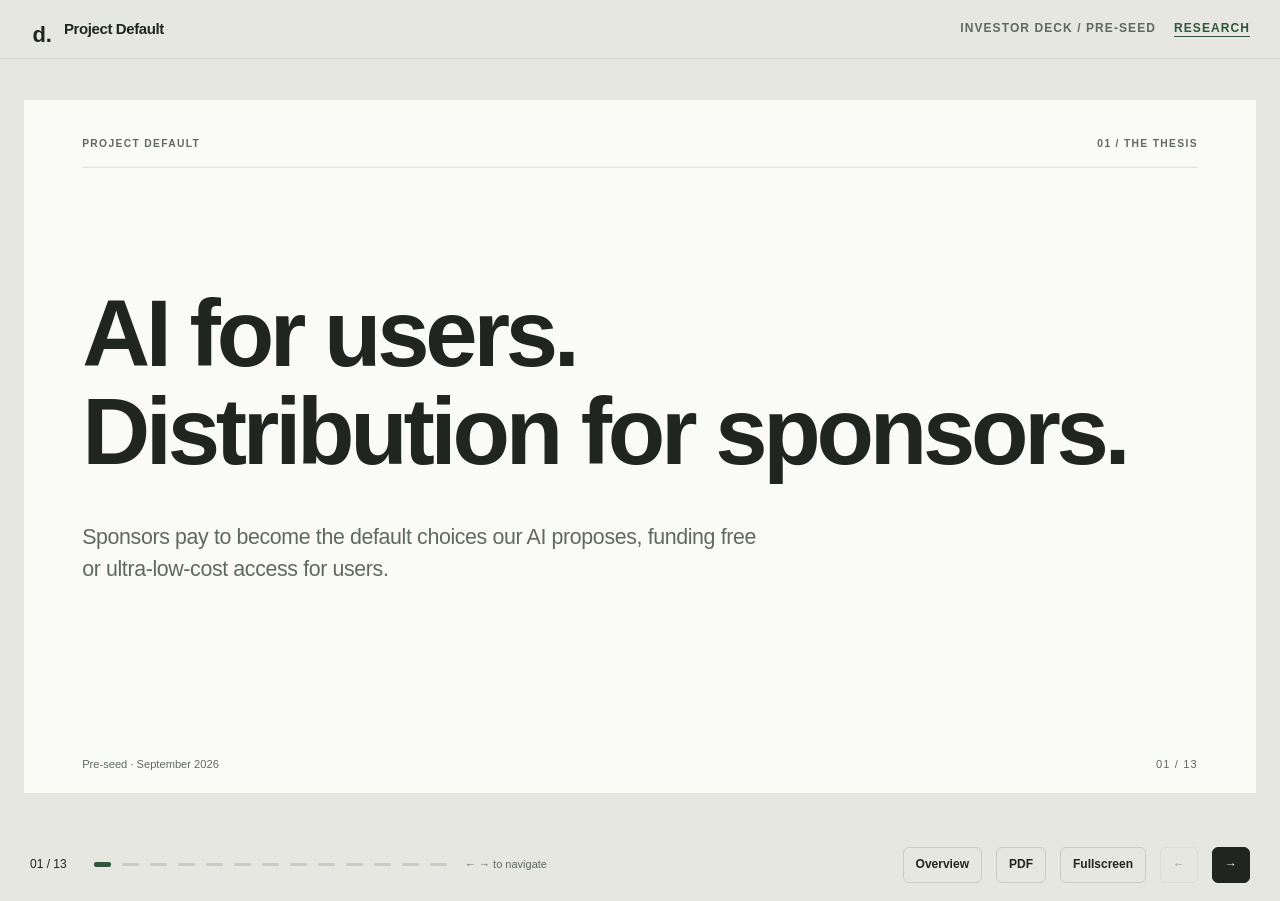
==== commit 5007110b: "Unify all pages into a single design system" ====
--- a/deck.html
+++ b/deck.html
@@ -6,274 +6,31 @@
   <meta name="theme-color" content="#fafaf7">
   <meta name="description" content="Project Default. AI for users. Distribution for sponsors. Pre-seed investment thesis and seven-day pilot plan. Founded by a solo founder.">
   <title>Project Default | Investor Deck</title>
-  <style>
-    @font-face { font-family:Pretendard; font-style:normal; font-weight:100 900; font-display:swap; src:url('./PretendardVariable.woff2') format('woff2'); }
-    :root { --paper:#fafaf7; --ink:#202521; --muted:#606960; --line:#d5d9d1; --green:#31563d; --lime:#e0e8d5; --white:#fff; --scale:1; }
-    * { box-sizing:border-box; }
-    html, body { margin:0; min-height:100%; }
-    body { background:#e5e7e0; color:var(--ink); font-family:Pretendard,-apple-system,BlinkMacSystemFont,"Segoe UI",sans-serif; -webkit-font-smoothing:antialiased; }
-    button, a { -webkit-tap-highlight-color:transparent; }
-    button { font:inherit; }
-    button, a { touch-action:manipulation; }
-    button:focus-visible, a:focus-visible, summary:focus-visible { outline:3px solid #779e34; outline-offset:5px; }
-    .shell-header { height:58px; padding:0 30px; display:flex; align-items:center; justify-content:space-between; gap:16px; }
-    .wordmark { display:flex; align-items:center; gap:10px; font-size:15px; font-weight:750; letter-spacing:-.4px; }
-    .brand-icon { display:inline-grid; place-items:center; width:24px; height:24px; color:var(--ink); font-size:22px; font-weight:800; }
-    .shell-meta { color:#556158; font-size:12px; font-weight:550; letter-spacing:.09em; text-transform:uppercase; }
-    .viewport { height:calc(100dvh - 126px); display:flex; align-items:center; justify-content:center; padding:12px 24px; }
-    .frame { width:calc(1440px * var(--scale)); height:calc(810px * var(--scale)); position:relative; }
-    .deck { position:absolute; left:0; top:0; width:1440px; height:810px; transform:scale(var(--scale)); transform-origin:top left; }
-    .slide { width:1440px; height:810px; background:var(--paper); padding:42px 68px 66px; position:relative; overflow:hidden; display:none; }
-    .slide.active { display:block; }
-    .slide-top { display:flex; align-items:center; justify-content:space-between; gap:24px; border-bottom:1px solid var(--line); padding-bottom:17px; margin-bottom:36px; font-size:14px; font-weight:600; }
-    .slide-top .section { text-transform:uppercase; font-size:12px; letter-spacing:.13em; color:var(--muted); }
-    .slide-foot { position:absolute; left:68px; right:68px; bottom:24px; display:flex; justify-content:space-between; align-items:center; gap:24px; color:var(--muted); font-size:14px; line-height:1.4; }
-    .slide-foot .page { font-variant-numeric:tabular-nums; letter-spacing:.1em; white-space:nowrap; }
-    h1,h2,h3,p { margin:0; }
-    h1 { font-size:94px; line-height:1.02; letter-spacing:-5px; font-weight:720; }
-    h2 { font-size:64px; line-height:1.08; letter-spacing:-2.4px; font-weight:650; }
-    h3 { font-size:27px; line-height:1.2; letter-spacing:-.7px; font-weight:650; }
-    .accent { color:inherit; }
-    .lede { margin-top:22px; color:var(--muted); font-size:24px; line-height:1.45; letter-spacing:-.45px; max-width:1000px; }
-    .eyebrow { font-size:13px; text-transform:uppercase; letter-spacing:.13em; font-weight:650; color:var(--muted); }
-    .rule-note { display:flex; align-items:center; gap:13px; font-size:18px; line-height:1.4; margin-top:27px; }
-    .rule-note::before { content:""; width:28px; height:2px; flex-shrink:0; background:var(--green); }
-    .dark { background:var(--ink); color:var(--paper); --line:#405047; --muted:#b4c1b8; }
-    .dark .accent { color:inherit; }
-    .dark .rule-note::before { background:var(--lime); }
-    .cover { display:flex; align-items:center; height:550px; }
-    .cover h1 { margin:0 0 48px; font-size:110px; line-height:1.04; letter-spacing:-5px; font-weight:650; }
-    .cover .lede { font-size:25px; max-width:790px; }
-    .split { display:grid; grid-template-columns:1fr 1fr; gap:54px; margin-top:37px; }
-    .chat-window { background:var(--white); border:1px solid var(--line); padding:27px 30px; }
-    .chat-title { display:flex; align-items:center; gap:8px; color:var(--muted); font-size:12px; letter-spacing:.09em; text-transform:uppercase; margin-bottom:22px; }
-    .dot { width:7px; height:7px; background:#a9b7a7; border-radius:50%; }
-    .prompt { font-size:23px; line-height:1.4; letter-spacing:-.5px; padding:17px 20px; background:#eef0e9; border-radius:8px; }
-    .stack { margin-top:22px; }
-    .stack-row { display:flex; justify-content:space-between; gap:20px; padding:15px 0; border-bottom:1px solid #e5e9df; font-size:20px; }
-    .stack-row:last-child { border-bottom:0; }
-    .stack-row span { color:var(--muted); }
-    .stack-row strong { font-weight:600; }
-    .insight { display:flex; flex-direction:column; justify-content:center; padding:14px 0; }
-    .insight .big { font-size:42px; line-height:1.18; letter-spacing:-1.5px; max-width:530px; }
-    .insight p { font-size:21px; line-height:1.5; color:var(--muted); margin-top:24px; max-width:485px; }
-    .change-flow { margin-top:38px; display:grid; grid-template-columns:1fr 64px 1.2fr; align-items:center; }
-    .before { padding:30px 36px; border:1px solid var(--line); }
-    .before .label { margin-bottom:25px; }
-    .before p { font-size:30px; line-height:1.35; letter-spacing:-.8px; }
-    .arrow { font-size:30px; text-align:center; color:var(--muted); }
-    .sponsored-card { background:var(--white); border:1px solid #96ad8d; border-radius:3px; padding:29px 34px; }
-    .sponsored-card h3 { margin:16px 0; font-size:34px; }
-    details.disclosure { font-size:17px; line-height:1.4; }
-    details.disclosure summary { cursor:pointer; text-decoration:underline; text-underline-offset:4px; width:fit-content; color:var(--green); list-style:none; }
-    details.disclosure summary::-webkit-details-marker { display:none; }
-    details.disclosure p { font-size:15px; padding:10px 0 0; max-width:490px; color:var(--muted); }
-    .mock-actions { display:flex; align-items:center; gap:24px; margin-top:23px; font-size:16px; }
-    .mock-primary { background:var(--green); color:white; font-weight:600; padding:13px 26px; border-radius:6px; }
-    .mock-secondary { color:var(--muted); }
-    .journey { display:grid; grid-template-columns:1fr 48px 1fr 48px 1fr; margin-top:44px; align-items:stretch; }
-    .journey-panel { padding:25px 15px 25px 0; border-top:1px solid var(--line); min-height:240px; }
-    .journey-panel .eyebrow { margin-bottom:28px; font-size:12px; }
-    .journey-panel p { font-size:26px; letter-spacing:-.7px; line-height:1.35; }
-    .journey-panel.green { color:var(--green); border-color:var(--green); }
-    .journey-panel.green .eyebrow { color:var(--muted); }
-    .journey .arrow { align-self:center; }
-    .sponsor-label { display:block; font-size:16px; text-decoration:underline; text-underline-offset:4px; margin-top:24px; color:var(--green); }
-    .economics { display:grid; grid-template-columns:1fr 70px 1fr; align-items:stretch; margin-top:42px; }
-    .money-box { padding:27px 32px; border:1px solid var(--line); }
-    .money-box.income { background:var(--green); color:white; border-color:var(--green); }
-    .money-box.income .eyebrow { color:#d1e4d6; }
-    .money-box h3 { margin:20px 0 12px; font-size:31px; line-height:1.22; }
-    .money-box p { font-size:19px; line-height:1.45; }
-    .money-box .plus { opacity:.65; display:block; font-size:24px; margin:11px 0; }
-    .greater { display:grid; place-items:center; color:var(--green); font-size:60px; font-weight:400; }
-    .economic-bottom { display:grid; grid-template-columns:1fr 1fr; gap:70px; margin-top:30px; }
-    .economic-bottom h3 { font-size:21px; margin-bottom:8px; }
-    .economic-bottom p { font-size:18px; line-height:1.45; color:var(--muted); }
-    .pilot { display:grid; grid-template-columns:1.1fr 1fr; gap:48px; margin-top:33px; }
-    .terminal { background:var(--ink); color:var(--paper); border-radius:10px; padding:24px 28px; }
-    .terminal-head { display:flex; justify-content:space-between; border-bottom:1px solid #425045; padding-bottom:16px; font-size:13px; }
-    .terminal-head .model { color:var(--lime); }
-    .terminal-body { font-size:18px; line-height:1.6; padding-top:22px; }
-    .terminal-body .command { margin-bottom:18px; color:white; }
-    .terminal-body .command::before { content:"> "; color:var(--lime); }
-    .terminal-body .task { color:#c4d0c5; display:flex; gap:11px; }
-    .terminal-body .task span { color:var(--lime); }
-    .terminal-body .term-sponsor { border-top:1px solid #425045; padding-top:15px; margin-top:20px; }
-    .terminal-body small { color:#c4d0c5; text-decoration:underline; text-underline-offset:4px; font-size:15px; }
-    .launch-path { display:grid; grid-template-columns:1fr 1fr 1.14fr; margin-top:39px; gap:20px; }
-    .phase { padding:28px 28px 28px 0; border-top:2px solid var(--line); min-height:305px; }
-    .phase .phase-no { font-size:13px; letter-spacing:.1em; color:var(--muted); display:flex; align-items:center; justify-content:space-between; }
-    .phase h3 { font-size:37px; letter-spacing:-1px; margin:25px 0 19px; }
-    .phase p { font-size:20px; line-height:1.5; color:var(--muted); }
-    .phase.expand { border-color:var(--green); }
-    .phase.expand h3 { color:var(--green); }
-    .evidence { margin-top:24px; padding-top:18px; border-top:1px solid var(--line); font-size:18px; line-height:1.45; color:var(--muted); }
-    .regulatory { margin-top:22px; max-width:1000px; font-size:16px; line-height:1.5; color:var(--muted); }
-    .assets { margin-top:40px; display:grid; grid-template-columns:1fr; gap:0; }
-    .asset { border-top:1px solid var(--line); padding:24px 0; display:grid; grid-template-columns:390px 1fr; gap:40px; }
-    .asset h3 { font-size:28px; margin-bottom:0; }
-    .asset p { font-size:22px; line-height:1.45; color:var(--muted); max-width:735px; }
-    .asset a { color:inherit; text-decoration:underline; text-underline-offset:4px; text-decoration-thickness:1px; }
-    .asset a:hover { color:var(--ink); }
-    .adoption-table { width:100%; border-collapse:collapse; margin-top:42px; text-align:left; }
-    .adoption-table th { font-size:13px; text-transform:uppercase; letter-spacing:.08em; font-weight:500; color:var(--muted); padding:0 20px 20px 0; }
-    .adoption-table td { border-top:1px solid var(--line); padding:25px 24px 25px 0; font-size:24px; line-height:1.35; width:50%; }
-    .adoption-table td:first-child { color:var(--muted); }
-    .terms-table { width:100%; border-collapse:collapse; margin-top:40px; }
-    .terms-table th { width:280px; text-align:left; vertical-align:top; font-size:26px; font-weight:600; letter-spacing:-.5px; }
-    .terms-table td { font-size:23px; line-height:1.4; color:var(--muted); }
-    .terms-table th,.terms-table td { padding:25px 0; border-top:1px solid var(--line); }
-    .pilot-spec { margin:0; }
-    .pilot-spec>div { display:grid; grid-template-columns:105px 1fr; gap:23px; padding:10px 0; border-top:1px solid var(--line); }
-    .pilot-spec dt { font-size:17px; color:var(--muted); }
-    .pilot-spec dd { margin:0; font-size:19px; line-height:1.4; }
-    .sector-list { display:grid; grid-template-columns:1fr 1fr; gap:0 80px; margin-top:38px; }
-    .sector-list p { font-size:34px; letter-spacing:-1px; padding:16px 0; border-top:1px solid var(--line); }
-    .closing { display:grid; grid-template-columns:1.25fr 1fr; gap:85px; margin-top:51px; }
-    .closing h2 { font-size:82px; letter-spacing:-4px; line-height:1.03; }
-    .closing .lede { font-size:23px; max-width:620px; margin-top:27px; }
-    .use { border-top:1px solid var(--line); padding:22px 0 25px; display:grid; grid-template-columns:34px 1fr; gap:15px; }
-    .use .num { font-size:13px; color:var(--lime); margin-top:7px; }
-    .use h3 { font-size:27px; margin-bottom:9px; }
-    .use p { font-size:19px; color:var(--muted); line-height:1.4; }
-    .controls { height:68px; padding:12px 30px 17px; display:flex; justify-content:space-between; align-items:center; gap:20px; }
-    .nav-left,.nav-right { display:flex; align-items:center; gap:14px; }
-    .control { border:1px solid #c7cec0; background:transparent; color:var(--ink); min-height:36px; padding:7px 12px; border-radius:6px; font-size:12px; cursor:pointer; font-weight:550; }
-    .control:hover:not(:disabled) { background:#d9dfd2; }
-    .control:disabled { opacity:.35; cursor:default; }
-    .control.next { background:var(--ink); color:white; border-color:var(--ink); }
-    .control.next:hover:not(:disabled) { background:var(--green); }
-    .slide-count { font-size:12px; font-variant-numeric:tabular-nums; min-width:46px; }
-    .nav-dots { display:flex; align-items:center; gap:3px; }
-    .nav-dot { border:0; background:none; cursor:pointer; width:25px; height:32px; padding:10px 4px; }
-    .nav-dot::before { content:""; display:block; height:3px; border-radius:2px; background:#bdc6b5; }
-    .nav-dot[aria-current="step"]::before { background:var(--green); height:5px; }
-    .key-hint { font-size:11px; color:var(--muted); }
-    .sr-only { position:absolute; width:1px; height:1px; padding:0; margin:-1px; overflow:hidden; clip:rect(0,0,0,0); white-space:nowrap; border:0; }
-    .overview .viewport { height:auto; display:block; padding:16px 30px 100px; }
-    .overview .frame { width:100%; height:auto; box-shadow:none; }
-    .overview .deck { position:static; transform:none; width:100%; height:auto; display:grid; grid-template-columns:1fr; gap:30px; justify-items:center; }
-    .overview .slide { display:block; zoom:var(--scale); box-shadow:0 8px 25px #20332512; }
-    .overview .controls { position:fixed; bottom:0; left:0; right:0; background:#e5e7e0; border-top:1px solid #c7cec0; z-index:2; }
-    @media (min-width:1800px) { .shell-header,.controls { padding-left:48px; padding-right:48px; } }
-    @media screen and (max-width:1000px) {
-      body { background:var(--paper); }
-      .shell-header { height:54px; padding:0 20px; border-bottom:1px solid var(--line); }
-      .shell-meta { font-size:9px; letter-spacing:.07em; }
-      .viewport { height:auto; display:block; padding:0 0 86px; }
-      .frame { width:100%; height:auto; box-shadow:none; }
-      .deck { position:static; width:100%; height:auto; transform:none; }
-      .slide { width:100%; height:auto; min-height:calc(100dvh - 126px); padding:22px 24px 62px; overflow:visible; }
-      .slide-top { margin-bottom:30px; padding-bottom:15px; font-size:12px; gap:10px; }
-      .slide-top .section { font-size:9px; letter-spacing:.09em; }
-      .slide-foot { position:static; margin-top:34px; font-size:12px; gap:15px; align-items:flex-end; }
-      h1 { font-size:clamp(45px,11vw,70px); letter-spacing:-2.4px; }
-      h2 { font-size:clamp(33px,10vw,39px); letter-spacing:-1.6px; line-height:1.08; }
-      h2 br { display:initial; }
-      .lede { font-size:19px; margin-top:18px; letter-spacing:-.3px; }
-      .eyebrow { font-size:11px; }
-      .cover { display:block; height:auto; }
-      .cover h1 { margin:35px 0 35px; font-size:clamp(42px,10.8vw,70px); letter-spacing:-2px; }
-      .cover .lede { font-size:19px; }
-      .split,.pilot,.closing { grid-template-columns:minmax(0,1fr); gap:28px; margin-top:28px; }
-      .chat-window { padding:21px; }
-      .prompt { font-size:19px; padding:15px; }
-      .stack-row { font-size:16px; padding:14px 0; }
-      .insight .big { font-size:31px; letter-spacing:-1px; }
-      .insight p { margin-top:16px; font-size:18px; }
-      .change-flow { grid-template-columns:1fr; gap:17px; margin-top:28px; }
-      .before { padding:24px; }
-      .before .label { margin-bottom:18px; }
-      .before p { font-size:25px; }
-      .change-flow>.arrow,.journey>.arrow { transform:rotate(90deg); font-size:25px; }
-      .sponsored-card { padding:24px; }
-      .sponsored-card h3 { font-size:27px; }
-      .mock-actions { gap:17px; font-size:14px; }
-      details.disclosure { font-size:16px; }
-      .rule-note { font-size:16px; margin-top:25px; }
-      .journey { grid-template-columns:1fr; gap:15px; margin-top:30px; }
-      .journey-panel { min-height:auto; padding:23px; }
-      .journey-panel .eyebrow { margin-bottom:18px; }
-      .journey-panel p { font-size:24px; }
-      .economics { grid-template-columns:1fr; margin-top:29px; }
-      .greater { font-size:43px; padding:8px 0; }
-      .money-box { padding:24px; }
-      .money-box h3 { font-size:27px; }
-      .money-box p { font-size:18px; }
-      .economic-bottom { grid-template-columns:1fr; gap:22px; }
-      .terminal { padding:22px; }
-      .terminal-head { font-size:11px; gap:10px; }
-      .terminal-body { font-size:16px; }
-      .launch-path { grid-template-columns:1fr; margin-top:28px; gap:16px; }
-      .phase { min-height:auto; padding:25px; }
-      .phase h3 { font-size:31px; margin:20px 0 14px; }
-      .phase p { font-size:18px; }
-      .regulatory { font-size:14px; }
-      .assets { grid-template-columns:1fr; gap:0; margin-top:29px; }
-      .asset { padding:22px 0; grid-template-columns:1fr; gap:12px; }
-      .asset h3 { font-size:27px; padding-top:3px; }
-      .asset p { font-size:18px; clear:both; }
-      .adoption-table { margin-top:28px; }
-      .adoption-table th { font-size:10px; }
-      .adoption-table td { font-size:18px; padding:20px 12px 20px 0; }
-      .terms-table { margin-top:28px; }
-      .terms-table th { width:100px; font-size:19px; padding-right:15px; }
-      .terms-table td { font-size:18px; }
-      .pilot-spec>div { grid-template-columns:78px 1fr; gap:15px; }
-      .pilot-spec dt { font-size:15px; }
-      .pilot-spec dd { font-size:18px; }
-      .sector-list { gap:0 22px; margin-top:30px; }
-      .sector-list p { font-size:24px; overflow-wrap:break-word; }
-      .closing { margin-top:34px; gap:32px; }
-      .closing h2 { font-size:53px; letter-spacing:-2.5px; }
-      .closing h2 br { display:initial; }
-      .closing .lede { font-size:19px; }
-      .use { padding:20px 0; }
-      .use h3 { font-size:24px; }
-      .use p { font-size:17px; }
-      .controls { position:fixed; bottom:0; left:0; right:0; height:68px; padding:12px 18px; background:#e5e7e0; border-top:1px solid #c7cec0; z-index:5; }
-      .nav-left,.nav-right { gap:8px; }
-      .key-hint,.nav-dots,#fullscreen { display:none; }
-      .control { font-size:11px; padding:8px 10px; min-height:44px; min-width:44px; }
-      .overview .viewport { padding:0 0 85px; }
-      .overview .deck { gap:0; }
-      .overview .slide { zoom:1; box-shadow:none; border-bottom:1px solid var(--line); }
-    }
-    @page { size:381mm 214.3125mm; margin:0; }
-    @media print {
-      html,body { width:1440px; margin:0; padding:0; background:var(--paper); -webkit-print-color-adjust:exact; print-color-adjust:exact; }
-      .shell-header,.controls { display:none!important; }
-      .viewport,.overview .viewport { display:block; width:1440px; height:auto; padding:0; }
-      .frame,.overview .frame { width:1440px; height:auto; box-shadow:none; }
-      .deck,.overview .deck { display:block; position:static; transform:none; width:1440px; height:auto; }
-      .slide,.overview .slide { display:block!important; zoom:1; width:1440px; height:810px; min-height:0; break-after:page; break-inside:avoid; box-shadow:none; animation:none; }
-      .slide:last-child { break-after:auto; }
-      details.disclosure p { display:none; }
-    }
-  </style>
+  <link rel="stylesheet" href="styles.css" />
 </head>
-<body>
-  <header class="shell-header">
-    <div class="wordmark"><span class="brand-icon" aria-hidden="true">d.</span> Project Default</div>
-    <div class="shell-meta">Investor deck / Pre-seed</div>
+<body class="deck-page">
+  <header class="top">
+    <div class="top-inner top-inner--wide">
+      <a class="wordmark" href="index.html" title="Back to nitg3n.xyz"><span class="brand-icon" aria-hidden="true">d.</span> Project Default</a>
+      <nav class="top-nav" aria-label="Site"><span class="top-meta">Investor deck / Pre-seed</span><a class="top-link" href="research.html">Research</a></nav>
+    </div>
   </header>
   <main class="viewport" aria-label="Project Default investor presentation">
     <div class="frame"><div class="deck">
 
       <section class="slide active" id="slide-1" aria-labelledby="title-1">
-        <div class="slide-top"><span>Project Default</span><span class="section">01 / The thesis</span></div>
+        <div class="section-head"><span>Project Default</span><span>01 / The thesis</span></div>
         <div class="cover">
           <div>
             <h1 id="title-1">AI for users.<br>Distribution for sponsors.</h1>
             <p class="lede">Sponsors pay to become the default choices our AI proposes, funding free or ultra-low-cost access for users.</p>
           </div>
         </div>
-        <footer class="slide-foot"><span>Pre-seed · September 2026</span><span class="page">01 / 13</span></footer>
+        <footer class="slide-foot"><span>Pre-seed · September 2026</span><span class="folio">01 / 13</span></footer>
       </section>
 
       <section class="slide" id="slide-2" aria-labelledby="title-2">
-        <div class="slide-top"><span>Project Default</span><span class="section">02 / The existing behavior</span></div>
+        <div class="section-head"><span>Project Default</span><span>02 / The existing behavior</span></div>
         <h2 id="title-2">AI already makes<br><span class="accent">the default choice.</span></h2>
         <div class="split">
           <div class="chat-window">
@@ -287,19 +44,19 @@
             </div>
           </div>
           <div class="insight">
-            <p class="big" style="color:var(--ink);margin-top:0">The user asked how<br>to build a website.<br>The answer chose<br>the vendors, too.</p>
+            <p class="big">The user asked how<br>to build a website.<br>The answer chose<br>the vendors, too.</p>
             <p>None of these brands appeared in the request. As agents move from answering to building, those defaults can become services the user actually adopts.</p>
           </div>
         </div>
-        <footer class="slide-foot"><span>Source: founder-provided response · Temporary Chat, GPT-5.6 Sol High, no memory context · Request paraphrased</span><span class="page">02 / 13</span></footer>
+        <footer class="slide-foot"><span>Source: founder-provided response · Temporary Chat, GPT-5.6 Sol High, no memory context · Request paraphrased</span><span class="folio">02 / 13</span></footer>
       </section>
 
       <section class="slide" id="slide-3" aria-labelledby="title-3">
-        <div class="slide-top"><span>Project Default</span><span class="section">03 / The sponsored default</span></div>
+        <div class="section-head"><span>Project Default</span><span>03 / The sponsored default</span></div>
         <h2 id="title-3">The same workflow.<br><span class="accent">A sponsored default.</span></h2>
         <p class="lede">The sponsor occupies a choice that already exists in the conversation.</p>
         <div class="change-flow">
-          <div class="before"><div class="eyebrow label">The user asks</div><p>"The website is ready.<br>Deploy it for me."</p><div class="rule-note">No cloud provider specified.</div></div>
+          <div class="before"><div class="eyebrow label">The user asks</div><p>"The website is ready.<br>Deploy it for me."</p><p class="quote quote--s">No cloud provider specified.</p></div>
           <div class="arrow" aria-hidden="true">&#8594;</div>
           <div class="sponsored-card">
             <div class="eyebrow">Project Default / illustrative response</div>
@@ -308,12 +65,12 @@
             <div class="mock-actions" aria-label="Illustrative actions, not a live deployment"><span class="mock-primary">Proceed &#8594;</span><span class="mock-secondary">Other options</span></div>
           </div>
         </div>
-        <div class="rule-note">If the user specifies another provider, we follow their choice.</div>
-        <footer class="slide-foot"><span>Concept illustration · AWS is an example, not a sponsor</span><span class="page">03 / 13</span></footer>
+        <p class="quote quote--s">If the user specifies another provider, we follow their choice.</p>
+        <footer class="slide-foot"><span>Concept illustration · AWS is an example, not a sponsor</span><span class="folio">03 / 13</span></footer>
       </section>
 
       <section class="slide" id="slide-4" aria-labelledby="title-4">
-        <div class="slide-top"><span>Project Default</span><span class="section">04 / The matching model</span></div>
+        <div class="section-head"><span>Project Default</span><span>04 / The matching model</span></div>
         <h2 id="title-4">Your audience.<br><span class="accent">Our distribution.</span></h2>
         <p class="lede">Advertisers describe the customers they want to reach. We match those targets to the conversation and introduce the sponsor in the AI's response.</p>
         <div class="journey">
@@ -323,35 +80,35 @@
           <div class="arrow" aria-hidden="true">&#8594;</div>
           <div class="journey-panel green"><div class="eyebrow">Resulting recommendation</div><p>The matched sponsor's<br>hosting service.</p><span class="sponsor-label">Sponsorship disclosed.</span></div>
         </div>
-        <footer class="slide-foot"><span>Planned approach · Illustrative example</span><span class="page">04 / 13</span></footer>
-      </section>
-
-      <section class="slide dark" id="slide-5" aria-labelledby="title-5">
-        <div class="slide-top"><span>Project Default</span><span class="section">05 / The sponsor's value</span></div>
+        <footer class="slide-foot"><span>Planned approach · Illustrative example</span><span class="folio">04 / 13</span></footer>
+      </section>
+
+      <section class="slide slide--dark" id="slide-5" aria-labelledby="title-5">
+        <div class="section-head"><span>Project Default</span><span>05 / The sponsor's value</span></div>
         <h2 id="title-5">Reach users as they<br><span class="accent">put their plans into action.</span></h2>
         <p class="lede">Sponsors buy access to a defined audience and a route into adoption. The agent can help users set up and use the proposed service.</p>
-        <table class="adoption-table"><thead><tr><th>What the developer needs</th><th>Where a sponsor can enter</th></tr></thead><tbody>
+        <table class="table table--prompt"><thead><tr><th>What the developer needs</th><th>Where a sponsor can enter</th></tr></thead><tbody>
           <tr><td>"Store my product catalog."</td><td>A database, configured for the application.</td></tr>
           <tr><td>"Let customers pay."</td><td>A payment provider, integrated into checkout.</td></tr>
           <tr><td>"Put the website online."</td><td>A hosting service, used for deployment.</td></tr>
         </tbody></table>
-        <footer class="slide-foot"><span>Illustrative example · Sponsor demand unvalidated</span><span class="page">05 / 13</span></footer>
+        <footer class="slide-foot"><span>Illustrative example · Sponsor demand unvalidated</span><span class="folio">05 / 13</span></footer>
       </section>
 
       <section class="slide" id="slide-6" aria-labelledby="title-6">
-        <div class="slide-top"><span>Project Default</span><span class="section">06 / The revenue model</span></div>
+        <div class="section-head"><span>Project Default</span><span>06 / The revenue model</span></div>
         <h2 id="title-6">High-value sponsorships.<br><span class="accent">Individually negotiated.</span></h2>
         <p class="lede">A small number of large contracts, negotiated directly with advertisers.</p>
-        <table class="terms-table"><tbody>
+        <table class="table table--rows"><tbody>
           <tr><th scope="row">Slot fee</th><td>The contracted price for sponsor placement against an agreed audience and campaign scope.</td></tr>
           <tr><th scope="row">Performance fee</th><td>Where agreed, an additional payment for signups, purchases, or another contracted outcome.</td></tr>
           <tr><th scope="row">Contract terms</th><td>Targeting, delivery, pricing, credited outcomes, verification, and payment timing are agreed individually.</td></tr>
         </tbody></table>
-        <footer class="slide-foot"><span>Proposed model · High-value contract, not high-value purchase</span><span class="page">06 / 13</span></footer>
+        <footer class="slide-foot"><span>Proposed model · High-value contract, not high-value purchase</span><span class="folio">06 / 13</span></footer>
       </section>
 
       <section class="slide" id="slide-7" aria-labelledby="title-7">
-        <div class="slide-top"><span>Project Default</span><span class="section">07 / The economics to validate</span></div>
+        <div class="section-head"><span>Project Default</span><span>07 / The economics to validate</span></div>
         <h2 id="title-7">Sponsorship revenue<br><span class="accent">funds AI access.</span></h2>
         <p class="lede">First, sponsorship must cover the cost of serving every user. The remaining margin must fund development, sales, and overhead.</p>
         <div class="economics" aria-label="Serving-margin target over the same period: recognized slot-fee and performance revenue exceeds inference and service delivery costs for all users">
@@ -363,11 +120,11 @@
           <div><h3>Cash sets operating capacity.</h3><p>Collected sponsor payments and investment fund usage. Signed contract value is not cash; investment is not revenue.</p></div>
           <div><h3>Allowances bound serving costs.</h3><p>Users choose the model. Higher-cost calls consume the allowance faster, including for users who never convert.</p></div>
         </div>
-        <footer class="slide-foot"><span>Target economics · Unvalidated</span><span class="page">07 / 13</span></footer>
+        <footer class="slide-foot"><span>Target economics · Unvalidated</span><span class="folio">07 / 13</span></footer>
       </section>
 
       <section class="slide" id="slide-8" aria-labelledby="title-8">
-        <div class="slide-top"><span>Project Default</span><span class="section">08 / The first pilot</span></div>
+        <div class="section-head"><span>Project Default</span><span>08 / The first pilot</span></div>
         <h2 id="title-8">Our first pilot:<br><span class="accent">AI for web developers.</span></h2>
         <p class="lede">A seven-day pilot of a fully functional, free AI coding tool, testing sponsored defaults in real development workflows.</p>
         <div class="pilot">
@@ -383,31 +140,31 @@
             <div><dt>Enrollment</dt><dd>Public, first come. Capacity and allowances follow secured advertising and investment funds.</dd></div>
           </dl>
         </div>
-        <footer class="slide-foot"><span>Planned pilot · Concept illustration</span><span class="page">08 / 13</span></footer>
+        <footer class="slide-foot"><span>Planned pilot · Concept illustration</span><span class="folio">08 / 13</span></footer>
       </section>
 
       <section class="slide" id="slide-9" aria-labelledby="title-9">
-        <div class="slide-top"><span>Project Default</span><span class="section">09 / The path to launch</span></div>
+        <div class="section-head"><span>Project Default</span><span>09 / The path to launch</span></div>
         <h2 id="title-9">A focused pilot.<br><span class="accent">A much bigger sponsorship business.</span></h2>
         <div class="launch-path">
           <div class="phase"><div class="phase-no"><span>BEFORE OPENING</span></div><h3>Working demo</h3><p>Complete the tool and demonstrate sponsor delivery. Agree campaign measures with pilot advertisers; secure funds before enrollment.</p></div>
           <div class="phase"><div class="phase-no"><span>SEVEN DAYS LIVE</span></div><h3>Pilot data</h3><p>Record active usage, task completion, sponsor exposure, acceptance, and verified contract outcomes alongside serving costs.</p></div>
           <div class="phase expand"><div class="phase-no"><span>BEFORE FULL LAUNCH</span></div><h3>Larger contracts</h3><p>Use results to negotiate major cross-industry sponsorships. Test pricing and payment terms against the measured operating cost.</p></div>
         </div>
-        <p class="evidence">Seven days can establish delivery and early response, not retention or recurring demand. Contractual attribution supports settlement; it does not prove causal lift.</p>
-        <footer class="slide-foot"><span>Planned sequence · Criteria agreed per sponsor</span><span class="page">09 / 13</span></footer>
-      </section>
-
-      <section class="slide dark" id="slide-10" aria-labelledby="title-10">
-        <div class="slide-top"><span>Project Default</span><span class="section">10 / The expansion opportunity</span></div>
+        <p class="note">Seven days can establish delivery and early response, not retention or recurring demand. Contractual attribution supports settlement; it does not prove causal lift.</p>
+        <footer class="slide-foot"><span>Planned sequence · Criteria agreed per sponsor</span><span class="folio">09 / 13</span></footer>
+      </section>
+
+      <section class="slide slide--dark" id="slide-10" aria-labelledby="title-10">
+        <div class="section-head"><span>Project Default</span><span>10 / The expansion opportunity</span></div>
         <h2 id="title-10">One model.<br><span class="accent">A world of potential sponsors.</span></h2>
         <div class="sector-list"><p>Travel</p><p>Automotive</p><p>Food</p><p>Insurance</p><p>Shopping</p><p>Financial services</p><p>Telecom</p></div>
-        <p class="regulatory">Potential expansion areas. Sector-specific regulatory requirements have not yet been assessed.</p>
-        <footer class="slide-foot"><span>Potential markets · Regulation unassessed</span><span class="page">10 / 13</span></footer>
+        <p class="note">Potential expansion areas. Sector-specific regulatory requirements have not yet been assessed.</p>
+        <footer class="slide-foot"><span>Potential markets · Regulation unassessed</span><span class="folio">10 / 13</span></footer>
       </section>
 
       <section class="slide" id="slide-11" aria-labelledby="title-11">
-        <div class="slide-top"><span>Project Default</span><span class="section">11 / The business we build</span></div>
+        <div class="section-head"><span>Project Default</span><span>11 / The business we build</span></div>
         <h2 id="title-11">We build the distribution business,<br><span class="accent">not the foundation model.</span></h2>
         <p class="lede">The proposed advantage is commercial: user-selected AI funded by disclosed sponsorships, delivered through the work users already do.</p>
         <div class="assets">
@@ -415,32 +172,32 @@
           <div class="asset"><h3>Sponsor network</h3><p>Turn advertiser-defined targeting into effective delivery and contracts worth renewing.</p></div>
           <div class="asset"><h3>Matching &amp; execution</h3><p>Connect context to sponsors. Support the resulting actions and measure contracted outcomes.</p></div>
         </div>
-        <footer class="slide-foot"><span>To be built · No moat claimed</span><span class="page">11 / 13</span></footer>
+        <footer class="slide-foot"><span>To be built · No moat claimed</span><span class="folio">11 / 13</span></footer>
       </section>
 
       <section class="slide" id="slide-12" aria-labelledby="title-12">
-        <div class="slide-top"><span>Project Default</span><span class="section">12 / The founder</span></div>
+        <div class="section-head"><span>Project Default</span><span>12 / The founder</span></div>
         <h2 id="title-12">A different view of what already exists.<br>The ability to build and test it.</h2>
         <p class="lede">Jaeha (Jay) Han, solo founder, working across software development and model research: questioning existing structures, implementing alternatives, and testing them.</p>
         <div class="assets">
           <div class="asset"><h3>Build software</h3><p>Developed <a href="https://github.com/nitg3n/Lexile_Finder">Lexile Finder</a> and the Gemini-based summary app <a href="https://github.com/nitg3n/threemmary">Threemmary</a>. Built and distributed the TooManyOres Minecraft mod (<a href="https://modrinth.com/mod/toomanyores">Modrinth</a>, <a href="https://www.curseforge.com/minecraft/mc-mods/toomanyores">CurseForge</a>).</p></div>
-          <div class="asset"><h3>Test different structures</h3><p>Iterated on Spectrum-State, a sequence-model research project, including 85M-parameter pretraining and consumer-GPU fine-tuning.</p></div>
+          <div class="asset"><h3>Test different structures</h3><p>Iterated on <a href="research.html">Spectrum-State</a>, a sequence-model research project, including 85M-parameter pretraining and consumer-GPU fine-tuning.</p></div>
           <div class="asset"><h3>Reconsider who pays</h3><p>Project Default applies that perspective to AI's business model: sponsors fund access by paying for default placements.</p></div>
         </div>
-        <footer class="slide-foot"><span>Founder-reported work · Sales experience unproven</span><span class="page">12 / 13</span></footer>
-      </section>
-
-      <section class="slide dark" id="slide-13" aria-labelledby="title-13">
-        <div class="slide-top"><span>Project Default</span><span class="section">13 / The investment</span></div>
+        <footer class="slide-foot"><span>Founder-reported work · Sales experience unproven</span><span class="folio">12 / 13</span></footer>
+      </section>
+
+      <section class="slide slide--dark" id="slide-13" aria-labelledby="title-13">
+        <div class="section-head"><span>Project Default</span><span>13 / The investment</span></div>
         <div class="closing">
-          <div><h2 id="title-13">Raising $750k.<br><span class="accent">Prove the<br>business model.</span></h2><p class="lede">Fund the first test, not a claim of proven economics. Measure delivery and cost, then seek contracts that can sustain launch.</p><p style="margin-top:26px;font-size:21px">Contact: <a href="mailto:jay@nitg3n.xyz" style="color:inherit">jay@nitg3n.xyz</a></p></div>
+          <div><h2 id="title-13">Raising $750k.<br><span class="accent">Prove the<br>business model.</span></h2><p class="lede">Fund the first test, not a claim of proven economics. Measure delivery and cost, then seek contracts that can sustain launch.</p><p class="contact">Contact: <a href="mailto:jay@nitg3n.xyz">jay@nitg3n.xyz</a></p></div>
           <div>
             <div class="use"><span class="num">01</span><div><h3>Product development</h3><p>TUI harness, model gateway, sponsor matching, and reporting.</p></div></div>
             <div class="use"><span class="num">02</span><div><h3>Pilot operations</h3><p>Advertiser recruitment and seven days of free AI usage.</p></div></div>
             <div class="use"><span class="num">03</span><div><h3>Sponsorship sales</h3><p>Present pilot results to larger advertisers and negotiate launch contracts.</p></div></div>
           </div>
         </div>
-        <footer class="slide-foot"><span>Pre-seed · Solo founder · Raising $750k</span><span class="page">13 / 13</span></footer>
+        <footer class="slide-foot"><span>Pre-seed · Solo founder · Raising $750k</span><span class="folio">13 / 13</span></footer>
       </section>
 
     </div></div>
--- a/styles.css
+++ b/styles.css
@@ -0,0 +1,1733 @@
+/* ==========================================================================
+   One language.
+   A single design system for every page: tokens, type, chrome,
+   components, and slides. No page owns its own dialect.
+   Exception: depicted product UI (chat mock, terminal mock, prompt
+   bubble) keeps a few literal values because it portrays software,
+   not the site. Everything editorial shares the tokens below.
+   ========================================================================== */
+
+/* ---------- 0. Font ---------- */
+@font-face {
+  font-family: Pretendard;
+  font-style: normal;
+  font-weight: 100 900;
+  font-display: swap;
+  src: url("./PretendardVariable.woff2") format("woff2");
+}
+
+/* ---------- 1. Tokens ---------- */
+:root {
+  --paper: #fafaf7;
+  --ink: #202521;
+  --muted: #606960;
+  --line: #d5d9d1;
+  --green: #31563d;
+  --green-dark: #223f2b;
+  --lime: #e0e8d5;
+  --white: #fff;
+  --sand: #e5e7e0;
+  --sage: #c7cec0;
+  --stone: #a9b7a7;
+  --mist: #d1e4d6;
+  --focus: #779e34;
+  --radius-s: 6px;
+  --radius-m: 10px;
+  --scale: 1; /* slide machinery, set by deck script */
+}
+
+/* ---------- 2. Base ---------- */
+* {
+  box-sizing: border-box;
+}
+
+html,
+body {
+  margin: 0;
+  min-height: 100%;
+}
+
+body {
+  background: var(--paper);
+  color: var(--ink);
+  font-family: Pretendard, -apple-system, BlinkMacSystemFont, "Segoe UI",
+    sans-serif;
+  -webkit-font-smoothing: antialiased;
+  font-size: 17px;
+  line-height: 1.6;
+}
+
+body.deck-page {
+  background: var(--sand);
+}
+
+h1,
+h2,
+h3,
+p {
+  margin: 0;
+}
+
+a {
+  color: var(--green);
+  text-decoration: underline;
+  text-decoration-thickness: 1px;
+  text-underline-offset: 4px;
+  -webkit-tap-highlight-color: transparent;
+  touch-action: manipulation;
+}
+
+a:hover {
+  color: var(--green-dark);
+}
+
+button {
+  font: inherit;
+  touch-action: manipulation;
+  -webkit-tap-highlight-color: transparent;
+}
+
+a:focus-visible,
+button:focus-visible,
+summary:focus-visible {
+  outline: 3px solid var(--focus);
+  outline-offset: 5px;
+}
+
+::selection {
+  background: var(--lime);
+}
+
+/* ---------- 3. Site chrome ---------- */
+.top {
+  border-bottom: 1px solid var(--line);
+}
+
+.top-inner {
+  width: min(100% - 40px, 680px);
+  margin: 0 auto;
+  height: 58px;
+  display: flex;
+  align-items: center;
+  justify-content: space-between;
+  gap: 16px;
+}
+
+.top-inner--wide {
+  width: auto;
+  max-width: none;
+  margin: 0;
+  padding: 0 30px;
+}
+
+.wordmark {
+  display: flex;
+  align-items: center;
+  gap: 10px;
+  font-size: 15px;
+  font-weight: 750;
+  letter-spacing: -0.4px;
+}
+
+a.wordmark {
+  color: inherit;
+  text-decoration: none;
+}
+
+a.wordmark:hover {
+  color: var(--green);
+}
+
+.brand-icon {
+  display: inline-grid;
+  place-items: center;
+  width: 24px;
+  height: 24px;
+  color: var(--ink);
+  font-size: 22px;
+  font-weight: 800;
+}
+
+.top-nav {
+  display: flex;
+  align-items: center;
+  white-space: nowrap;
+}
+
+.top-link {
+  font-size: 12px;
+  font-weight: 550;
+  letter-spacing: 0.09em;
+  text-transform: uppercase;
+}
+
+.top-meta {
+  color: var(--muted);
+  font-size: 12px;
+  font-weight: 550;
+  letter-spacing: 0.09em;
+  text-transform: uppercase;
+}
+
+.top-nav .top-meta {
+  margin-right: 18px;
+}
+
+/* ---------- 4. Site type & layout ---------- */
+.wrap {
+  width: min(100% - 40px, 680px);
+  margin: 0 auto;
+  padding: 56px 0 80px;
+}
+
+.hero {
+  margin-bottom: 8px;
+}
+
+h1 {
+  font-size: clamp(40px, 7vw, 56px);
+  line-height: 1.05;
+  letter-spacing: -2.5px;
+  font-weight: 650;
+}
+
+.eyebrow {
+  margin: 0;
+  font-size: 13px;
+  text-transform: uppercase;
+  letter-spacing: 0.13em;
+  font-weight: 650;
+  color: var(--muted);
+}
+
+.eyebrow + h1 {
+  margin-top: 12px;
+}
+
+.subtitle,
+.lede {
+  margin: 12px 0 0;
+  color: var(--muted);
+  font-size: 19px;
+  line-height: 1.5;
+  letter-spacing: -0.3px;
+}
+
+.lede {
+  margin-top: 24px;
+}
+
+.wrap section {
+  margin-top: 48px;
+}
+
+h3 {
+  margin: 0 0 4px;
+  font-size: 21px;
+  line-height: 1.25;
+  letter-spacing: -0.5px;
+  font-weight: 650;
+}
+
+/* Section label row. Slides reuse it with wider slide spacing. */
+.section-head {
+  margin: 0 0 20px;
+  display: flex;
+  align-items: center;
+  justify-content: space-between;
+  gap: 16px;
+  border-bottom: 1px solid var(--line);
+  padding-bottom: 12px;
+  font-size: 12px;
+  font-weight: 650;
+  letter-spacing: 0.13em;
+  text-transform: uppercase;
+  color: var(--muted);
+}
+
+.site-foot {
+  margin-top: 56px;
+  border-top: 1px solid var(--line);
+  padding-top: 16px;
+  display: flex;
+  justify-content: space-between;
+  gap: 16px;
+  color: var(--muted);
+  font-size: 13px;
+  line-height: 1.5;
+}
+
+/* ---------- 5. Shared components ---------- */
+.sep {
+  margin: 0 8px;
+  color: #9aa39a;
+}
+
+.project + .project {
+  margin-top: 24px;
+  padding-top: 24px;
+  border-top: 1px solid var(--line);
+}
+
+.project p + p {
+  margin-top: 8px;
+}
+
+.tagline {
+  color: var(--muted);
+}
+
+.interests {
+  margin: 0;
+  padding: 0;
+  list-style: none;
+}
+
+.interests li {
+  padding: 10px 0;
+  border-top: 1px solid var(--line);
+}
+
+.interests li:last-child {
+  border-bottom: 1px solid var(--line);
+}
+
+.block + .block {
+  margin-top: 24px;
+}
+
+.block p + p,
+.block p + ul,
+.block p + table,
+.block p + blockquote,
+.block ul + p,
+.block table + p,
+.block blockquote + p,
+.block h3 + ul,
+.block h3 + table {
+  margin-top: 12px;
+}
+
+.block > h3 {
+  margin-bottom: 8px;
+}
+
+/* Editorial callout: green left rule. --s for compact notes. */
+.quote {
+  margin: 20px 0 0;
+  padding-left: 18px;
+  border-left: 2px solid var(--green);
+  font-size: 20px;
+  line-height: 1.5;
+  letter-spacing: -0.4px;
+}
+
+.quote p + p {
+  margin-top: 8px;
+}
+
+.quote--s {
+  font-size: 16px;
+  letter-spacing: 0;
+}
+
+.body-list {
+  margin: 14px 0 0;
+  padding-left: 22px;
+}
+
+.body-list li + li {
+  margin-top: 4px;
+}
+
+.lineage {
+  margin: 20px 0 0;
+  padding: 0;
+  list-style: none;
+  display: flex;
+  flex-wrap: wrap;
+  align-items: center;
+  gap: 8px 14px;
+  font-size: 20px;
+  font-weight: 700;
+  letter-spacing: -0.4px;
+}
+
+.lineage .arrow {
+  color: var(--muted);
+  font-weight: 400;
+}
+
+.scope {
+  margin-top: 14px;
+  color: var(--muted);
+  font-size: 16px;
+  line-height: 1.6;
+}
+
+/* One table family. .table: column headers. --rows: row headers.
+   --prompt: first column is a muted prompt, not a key. */
+.table {
+  width: 100%;
+  border-collapse: collapse;
+  margin-top: 20px;
+  text-align: left;
+  font-variant-numeric: tabular-nums;
+}
+
+.table th {
+  font-size: 12px;
+  text-transform: uppercase;
+  letter-spacing: 0.09em;
+  font-weight: 650;
+  color: var(--muted);
+  padding: 0 16px 10px 0;
+}
+
+.table td {
+  border-top: 1px solid var(--line);
+  padding: 12px 16px 12px 0;
+  font-size: 16px;
+  line-height: 1.5;
+}
+
+.table td:first-child {
+  font-weight: 600;
+}
+
+.table--prompt td:first-child {
+  font-weight: 400;
+  color: var(--muted);
+}
+
+.table--rows th {
+  font-size: 19px;
+  font-weight: 600;
+  letter-spacing: -0.3px;
+  text-transform: none;
+  color: var(--ink);
+  text-align: left;
+  vertical-align: top;
+  padding: 12px 16px 12px 0;
+  border-top: 1px solid var(--line);
+}
+
+.table--rows td {
+  color: var(--muted);
+}
+
+.table .num {
+  text-align: right;
+}
+
+.table-wrap {
+  overflow-x: auto;
+}
+
+.table-wrap .table {
+  min-width: 560px;
+}
+
+.note {
+  margin-top: 12px;
+  color: var(--muted);
+  font-size: 15px;
+  line-height: 1.55;
+}
+
+/* ---------- 6. Slides ---------- */
+.viewport {
+  height: calc(100dvh - 126px);
+  display: flex;
+  align-items: center;
+  justify-content: center;
+  padding: 12px 24px;
+}
+
+.frame {
+  width: calc(1440px * var(--scale));
+  height: calc(810px * var(--scale));
+  position: relative;
+}
+
+.deck {
+  position: absolute;
+  left: 0;
+  top: 0;
+  width: 1440px;
+  height: 810px;
+  transform: scale(var(--scale));
+  transform-origin: top left;
+}
+
+.slide {
+  width: 1440px;
+  height: 810px;
+  background: var(--paper);
+  padding: 42px 68px 66px;
+  position: relative;
+  overflow: hidden;
+  display: none;
+}
+
+.slide.active {
+  display: block;
+}
+
+.slide--dark {
+  background: var(--ink);
+  color: var(--paper);
+  --line: #405047;
+  --muted: #b4c1b8;
+}
+
+.slide--dark .quote {
+  border-color: var(--lime);
+}
+
+.slide .section-head {
+  padding-bottom: 17px;
+  margin-bottom: 36px;
+}
+
+.slide h1 {
+  font-size: 94px;
+  line-height: 1.02;
+  letter-spacing: -5px;
+  font-weight: 720;
+}
+
+.slide h2 {
+  font-size: 64px;
+  line-height: 1.08;
+  letter-spacing: -2.4px;
+  font-weight: 650;
+}
+
+.slide h3 {
+  margin: 0;
+  font-size: 27px;
+  line-height: 1.2;
+  letter-spacing: -0.7px;
+  font-weight: 650;
+}
+
+.accent {
+  color: inherit;
+}
+
+.slide .lede {
+  font-size: 24px;
+  line-height: 1.45;
+  letter-spacing: -0.45px;
+  max-width: 1000px;
+  margin-top: 22px;
+}
+
+.slide .quote {
+  font-size: 18px;
+  letter-spacing: -0.2px;
+}
+
+.cover {
+  display: flex;
+  align-items: center;
+  height: 550px;
+}
+
+.cover h1 {
+  margin: 0 0 48px;
+  font-size: 110px;
+  line-height: 1.04;
+  letter-spacing: -5px;
+  font-weight: 650;
+}
+
+.cover .lede {
+  font-size: 25px;
+  max-width: 790px;
+}
+
+.split {
+  display: grid;
+  grid-template-columns: 1fr 1fr;
+  gap: 54px;
+  margin-top: 37px;
+}
+
+.chat-window {
+  background: var(--white);
+  border: 1px solid var(--line);
+  border-radius: var(--radius-m);
+  padding: 27px 30px;
+}
+
+.chat-title {
+  display: flex;
+  align-items: center;
+  gap: 8px;
+  color: var(--muted);
+  font-size: 13px;
+  letter-spacing: 0.13em;
+  text-transform: uppercase;
+  font-weight: 650;
+  margin-bottom: 22px;
+}
+
+.dot {
+  width: 7px;
+  height: 7px;
+  background: var(--stone);
+  border-radius: 50%;
+  flex-shrink: 0;
+}
+
+.prompt {
+  font-size: 23px;
+  line-height: 1.4;
+  letter-spacing: -0.5px;
+  padding: 17px 20px;
+  background: #eef0e9;
+  border-radius: var(--radius-m);
+}
+
+.stack {
+  margin-top: 22px;
+}
+
+.stack-row {
+  display: flex;
+  justify-content: space-between;
+  gap: 20px;
+  padding: 15px 0;
+  border-bottom: 1px solid var(--line);
+  font-size: 20px;
+}
+
+.stack-row:last-child {
+  border-bottom: 0;
+}
+
+.stack-row span {
+  color: var(--muted);
+}
+
+.stack-row strong {
+  font-weight: 600;
+}
+
+.insight {
+  display: flex;
+  flex-direction: column;
+  justify-content: center;
+  padding: 14px 0;
+}
+
+.insight .big {
+  font-size: 42px;
+  line-height: 1.18;
+  letter-spacing: -1.5px;
+  max-width: 530px;
+  color: var(--ink);
+  margin-top: 0;
+}
+
+.insight p {
+  font-size: 21px;
+  line-height: 1.5;
+  color: var(--muted);
+  margin-top: 24px;
+  max-width: 485px;
+}
+
+.change-flow {
+  margin-top: 38px;
+  display: grid;
+  grid-template-columns: 1fr 64px 1.2fr;
+  align-items: center;
+}
+
+.before {
+  padding: 30px 36px;
+  border: 1px solid var(--line);
+  border-radius: var(--radius-m);
+}
+
+.before .label {
+  margin-bottom: 25px;
+}
+
+.before p {
+  font-size: 30px;
+  line-height: 1.35;
+  letter-spacing: -0.8px;
+}
+
+.arrow {
+  font-size: 30px;
+  text-align: center;
+  color: var(--muted);
+}
+
+.sponsored-card {
+  background: var(--white);
+  border: 1px solid #96ad8d;
+  border-radius: var(--radius-m);
+  padding: 29px 34px;
+}
+
+.sponsored-card h3 {
+  margin: 16px 0;
+  font-size: 34px;
+}
+
+details.disclosure {
+  font-size: 17px;
+  line-height: 1.4;
+}
+
+details.disclosure summary {
+  cursor: pointer;
+  text-decoration: underline;
+  text-underline-offset: 4px;
+  width: fit-content;
+  color: var(--green);
+  list-style: none;
+}
+
+details.disclosure summary::-webkit-details-marker {
+  display: none;
+}
+
+details.disclosure p {
+  font-size: 15px;
+  padding: 10px 0 0;
+  max-width: 490px;
+  color: var(--muted);
+}
+
+.mock-actions {
+  display: flex;
+  align-items: center;
+  gap: 24px;
+  margin-top: 23px;
+  font-size: 16px;
+}
+
+.mock-primary {
+  background: var(--green);
+  color: var(--white);
+  font-weight: 600;
+  padding: 13px 26px;
+  border-radius: var(--radius-s);
+}
+
+.mock-secondary {
+  color: var(--muted);
+}
+
+.journey {
+  display: grid;
+  grid-template-columns: 1fr 48px 1fr 48px 1fr;
+  margin-top: 44px;
+  align-items: stretch;
+}
+
+.journey-panel {
+  padding: 25px 15px 25px 0;
+  border-top: 1px solid var(--line);
+  min-height: 240px;
+}
+
+.journey-panel .eyebrow {
+  margin-bottom: 28px;
+}
+
+.journey-panel p {
+  font-size: 26px;
+  letter-spacing: -0.7px;
+  line-height: 1.35;
+}
+
+.journey-panel.green {
+  color: var(--green);
+  border-color: var(--green);
+}
+
+.journey-panel.green .eyebrow {
+  color: var(--muted);
+}
+
+.journey .arrow {
+  align-self: center;
+}
+
+.sponsor-label {
+  display: block;
+  font-size: 16px;
+  text-decoration: underline;
+  text-underline-offset: 4px;
+  margin-top: 24px;
+  color: var(--green);
+}
+
+.economics {
+  display: grid;
+  grid-template-columns: 1fr 70px 1fr;
+  align-items: stretch;
+  margin-top: 42px;
+}
+
+.money-box {
+  padding: 27px 32px;
+  border: 1px solid var(--line);
+  border-radius: var(--radius-m);
+}
+
+.money-box.income {
+  background: var(--green);
+  color: var(--white);
+  border-color: var(--green);
+}
+
+.money-box.income .eyebrow {
+  color: var(--mist);
+}
+
+.money-box h3 {
+  margin: 20px 0 12px;
+  font-size: 31px;
+  line-height: 1.22;
+}
+
+.money-box p {
+  font-size: 19px;
+  line-height: 1.45;
+}
+
+.money-box .plus {
+  opacity: 0.65;
+  display: block;
+  font-size: 24px;
+  margin: 11px 0;
+}
+
+.greater {
+  display: grid;
+  place-items: center;
+  color: var(--green);
+  font-size: 60px;
+  font-weight: 400;
+}
+
+.economic-bottom {
+  display: grid;
+  grid-template-columns: 1fr 1fr;
+  gap: 70px;
+  margin-top: 30px;
+}
+
+.economic-bottom h3 {
+  font-size: 21px;
+  margin-bottom: 8px;
+}
+
+.economic-bottom p {
+  font-size: 18px;
+  line-height: 1.45;
+  color: var(--muted);
+}
+
+.pilot {
+  display: grid;
+  grid-template-columns: 1.1fr 1fr;
+  gap: 48px;
+  margin-top: 33px;
+}
+
+.terminal {
+  background: var(--ink);
+  color: var(--paper);
+  border-radius: var(--radius-m);
+  padding: 24px 28px;
+}
+
+.terminal-head {
+  display: flex;
+  justify-content: space-between;
+  border-bottom: 1px solid #425045;
+  padding-bottom: 16px;
+  font-size: 13px;
+}
+
+.terminal-head .model {
+  color: var(--lime);
+}
+
+.terminal-body {
+  font-size: 18px;
+  line-height: 1.6;
+  padding-top: 22px;
+}
+
+.terminal-body .command {
+  margin-bottom: 18px;
+  color: var(--white);
+}
+
+.terminal-body .command::before {
+  content: "> ";
+  color: var(--lime);
+}
+
+.terminal-body .task {
+  color: #c4d0c5;
+  display: flex;
+  gap: 11px;
+}
+
+.terminal-body .task span {
+  color: var(--lime);
+}
+
+.terminal-body .term-sponsor {
+  border-top: 1px solid #425045;
+  padding-top: 15px;
+  margin-top: 20px;
+}
+
+.terminal-body small {
+  color: #c4d0c5;
+  text-decoration: underline;
+  text-underline-offset: 4px;
+  font-size: 15px;
+}
+
+.launch-path {
+  display: grid;
+  grid-template-columns: 1fr 1fr 1.14fr;
+  margin-top: 39px;
+  gap: 20px;
+}
+
+.phase {
+  padding: 28px 28px 28px 0;
+  border-top: 1px solid var(--line);
+  min-height: 305px;
+}
+
+.phase .phase-no {
+  font-size: 13px;
+  letter-spacing: 0.13em;
+  text-transform: uppercase;
+  font-weight: 650;
+  color: var(--muted);
+  display: flex;
+  align-items: center;
+  justify-content: space-between;
+}
+
+.phase h3 {
+  font-size: 37px;
+  letter-spacing: -1px;
+  margin: 25px 0 19px;
+}
+
+.phase p {
+  font-size: 20px;
+  line-height: 1.5;
+  color: var(--muted);
+}
+
+.phase.expand {
+  border-color: var(--green);
+}
+
+.phase.expand h3 {
+  color: var(--green);
+}
+
+.slide .note {
+  font-size: 17px;
+}
+
+.assets {
+  margin-top: 40px;
+  display: grid;
+  grid-template-columns: 1fr;
+  gap: 0;
+}
+
+.asset {
+  border-top: 1px solid var(--line);
+  padding: 24px 0;
+  display: grid;
+  grid-template-columns: 390px 1fr;
+  gap: 40px;
+}
+
+.asset h3 {
+  font-size: 28px;
+  margin-bottom: 0;
+}
+
+.asset p {
+  font-size: 22px;
+  line-height: 1.45;
+  color: var(--muted);
+  max-width: 735px;
+}
+
+.pilot-spec {
+  margin: 0;
+}
+
+.pilot-spec > div {
+  display: grid;
+  grid-template-columns: 105px 1fr;
+  gap: 23px;
+  padding: 10px 0;
+  border-top: 1px solid var(--line);
+}
+
+.pilot-spec dt {
+  font-size: 17px;
+  color: var(--muted);
+}
+
+.pilot-spec dd {
+  margin: 0;
+  font-size: 19px;
+  line-height: 1.4;
+}
+
+.sector-list {
+  display: grid;
+  grid-template-columns: 1fr 1fr;
+  gap: 0 80px;
+  margin-top: 38px;
+}
+
+.sector-list p {
+  font-size: 34px;
+  letter-spacing: -1px;
+  padding: 16px 0;
+  border-top: 1px solid var(--line);
+}
+
+.closing {
+  display: grid;
+  grid-template-columns: 1.25fr 1fr;
+  gap: 85px;
+  margin-top: 51px;
+}
+
+.closing h2 {
+  font-size: 82px;
+  letter-spacing: -4px;
+  line-height: 1.03;
+}
+
+.closing .lede {
+  font-size: 23px;
+  max-width: 620px;
+  margin-top: 27px;
+}
+
+.closing .contact {
+  margin-top: 26px;
+  font-size: 21px;
+}
+
+.use {
+  border-top: 1px solid var(--line);
+  padding: 22px 0 25px;
+  display: grid;
+  grid-template-columns: 34px 1fr;
+  gap: 15px;
+}
+
+.use .num {
+  font-size: 13px;
+  color: var(--lime);
+  margin-top: 7px;
+  text-align: left;
+}
+
+.use h3 {
+  font-size: 27px;
+  margin-bottom: 9px;
+}
+
+.use p {
+  font-size: 19px;
+  color: var(--muted);
+  line-height: 1.4;
+}
+
+.slide .table {
+  margin-top: 40px;
+}
+
+.slide .table th {
+  font-size: 13px;
+  letter-spacing: 0.08em;
+  font-weight: 500;
+  padding: 0 20px 20px 0;
+}
+
+.slide .table td {
+  padding: 25px 24px 25px 0;
+  font-size: 23px;
+  line-height: 1.35;
+}
+
+.slide .table--prompt td {
+  width: 50%;
+}
+
+.slide .table--rows th {
+  width: 280px;
+  font-size: 26px;
+  font-weight: 600;
+  letter-spacing: -0.5px;
+  padding: 25px 0;
+}
+
+.slide .table--rows td {
+  font-size: 23px;
+}
+
+.slide-foot {
+  position: absolute;
+  left: 68px;
+  right: 68px;
+  bottom: 24px;
+  display: flex;
+  justify-content: space-between;
+  align-items: center;
+  gap: 24px;
+  color: var(--muted);
+  font-size: 13px;
+  line-height: 1.4;
+}
+
+.slide-foot .folio {
+  font-variant-numeric: tabular-nums;
+  letter-spacing: 0.1em;
+  white-space: nowrap;
+}
+
+.controls {
+  height: 68px;
+  padding: 12px 30px 17px;
+  display: flex;
+  justify-content: space-between;
+  align-items: center;
+  gap: 20px;
+}
+
+.nav-left,
+.nav-right {
+  display: flex;
+  align-items: center;
+  gap: 14px;
+}
+
+.control {
+  border: 1px solid var(--sage);
+  background: transparent;
+  color: var(--ink);
+  min-height: 36px;
+  padding: 7px 12px;
+  border-radius: var(--radius-s);
+  font-size: 12px;
+  cursor: pointer;
+  font-weight: 550;
+}
+
+.control:hover:not(:disabled) {
+  background: var(--sand);
+}
+
+.control:disabled {
+  opacity: 0.35;
+  cursor: default;
+}
+
+.control.next {
+  background: var(--ink);
+  color: var(--white);
+  border-color: var(--ink);
+}
+
+.control.next:hover:not(:disabled) {
+  background: var(--green);
+}
+
+.slide-count {
+  font-size: 12px;
+  font-variant-numeric: tabular-nums;
+  min-width: 46px;
+}
+
+.nav-dots {
+  display: flex;
+  align-items: center;
+  gap: 3px;
+}
+
+.nav-dot {
+  border: 0;
+  background: none;
+  cursor: pointer;
+  width: 25px;
+  height: 32px;
+  padding: 10px 4px;
+}
+
+.nav-dot::before {
+  content: "";
+  display: block;
+  height: 3px;
+  border-radius: 2px;
+  background: var(--sage);
+}
+
+.nav-dot[aria-current="step"]::before {
+  background: var(--green);
+  height: 5px;
+}
+
+.key-hint {
+  font-size: 11px;
+  color: var(--muted);
+}
+
+.sr-only {
+  position: absolute;
+  width: 1px;
+  height: 1px;
+  padding: 0;
+  margin: -1px;
+  overflow: hidden;
+  clip: rect(0, 0, 0, 0);
+  white-space: nowrap;
+  border: 0;
+}
+
+.overview .viewport {
+  height: auto;
+  display: block;
+  padding: 16px 30px 100px;
+}
+
+.overview .frame {
+  width: 100%;
+  height: auto;
+  box-shadow: none;
+}
+
+.overview .deck {
+  position: static;
+  transform: none;
+  width: 100%;
+  height: auto;
+  display: grid;
+  grid-template-columns: 1fr;
+  gap: 30px;
+  justify-items: center;
+}
+
+.overview .slide {
+  display: block;
+  zoom: var(--scale);
+  box-shadow: 0 8px 25px #20332512;
+}
+
+.overview .controls {
+  position: fixed;
+  bottom: 0;
+  left: 0;
+  right: 0;
+  background: var(--sand);
+  border-top: 1px solid var(--sage);
+  z-index: 2;
+}
+
+/* ---------- 7. Responsive ---------- */
+@media (min-width: 1800px) {
+  .top-inner--wide,
+  .controls {
+    padding-left: 48px;
+    padding-right: 48px;
+  }
+}
+
+@media (max-width: 480px) {
+  .wrap {
+    padding: 40px 0 64px;
+  }
+
+  .subtitle,
+  .lede {
+    font-size: 17px;
+  }
+
+  .wrap section {
+    margin-top: 40px;
+  }
+
+  .table-wrap .table {
+    min-width: 520px;
+  }
+}
+
+@media screen and (max-width: 1000px) {
+  body.deck-page {
+    background: var(--paper);
+  }
+
+  .top-inner {
+    height: 54px;
+  }
+
+  .top-inner--wide {
+    padding: 0 20px;
+  }
+
+  .top-meta {
+    font-size: 9px;
+    letter-spacing: 0.07em;
+  }
+
+  .viewport {
+    height: auto;
+    display: block;
+    padding: 0 0 86px;
+  }
+
+  .frame {
+    width: 100%;
+    height: auto;
+    box-shadow: none;
+  }
+
+  .deck {
+    position: static;
+    width: 100%;
+    height: auto;
+    transform: none;
+  }
+
+  .slide {
+    width: 100%;
+    height: auto;
+    min-height: calc(100dvh - 126px);
+    padding: 22px 24px 62px;
+    overflow: visible;
+  }
+
+  .slide .section-head {
+    margin-bottom: 30px;
+    padding-bottom: 15px;
+    font-size: 9px;
+    letter-spacing: 0.09em;
+    gap: 10px;
+  }
+
+  .slide-foot {
+    position: static;
+    margin-top: 34px;
+    font-size: 12px;
+    gap: 15px;
+    align-items: flex-end;
+  }
+
+  .slide h1 {
+    font-size: clamp(45px, 11vw, 70px);
+    letter-spacing: -2.4px;
+  }
+
+  .slide h2 {
+    font-size: clamp(33px, 10vw, 39px);
+    letter-spacing: -1.6px;
+    line-height: 1.08;
+  }
+
+  .slide .lede {
+    font-size: 19px;
+    margin-top: 18px;
+    letter-spacing: -0.3px;
+  }
+
+  .slide .eyebrow {
+    font-size: 11px;
+  }
+
+  .cover {
+    display: block;
+    height: auto;
+  }
+
+  .cover h1 {
+    margin: 35px 0;
+    font-size: clamp(42px, 10.8vw, 70px);
+    letter-spacing: -2px;
+  }
+
+  .cover .lede {
+    font-size: 19px;
+  }
+
+  .split,
+  .pilot,
+  .closing {
+    grid-template-columns: minmax(0, 1fr);
+    gap: 28px;
+    margin-top: 28px;
+  }
+
+  .chat-window {
+    padding: 21px;
+  }
+
+  .prompt {
+    font-size: 19px;
+    padding: 15px;
+  }
+
+  .stack-row {
+    font-size: 16px;
+    padding: 14px 0;
+  }
+
+  .insight .big {
+    font-size: 31px;
+    letter-spacing: -1px;
+  }
+
+  .insight p {
+    margin-top: 16px;
+    font-size: 18px;
+  }
+
+  .change-flow {
+    grid-template-columns: 1fr;
+    gap: 17px;
+    margin-top: 28px;
+  }
+
+  .before {
+    padding: 24px;
+  }
+
+  .before .label {
+    margin-bottom: 18px;
+  }
+
+  .before p {
+    font-size: 25px;
+  }
+
+  .change-flow > .arrow,
+  .journey > .arrow {
+    transform: rotate(90deg);
+    font-size: 25px;
+  }
+
+  .sponsored-card {
+    padding: 24px;
+  }
+
+  .sponsored-card h3 {
+    font-size: 27px;
+  }
+
+  .mock-actions {
+    gap: 17px;
+    font-size: 14px;
+  }
+
+  details.disclosure {
+    font-size: 16px;
+  }
+
+  .journey {
+    grid-template-columns: 1fr;
+    gap: 15px;
+    margin-top: 30px;
+  }
+
+  .journey-panel {
+    min-height: auto;
+    padding: 23px;
+  }
+
+  .journey-panel .eyebrow {
+    margin-bottom: 18px;
+  }
+
+  .journey-panel p {
+    font-size: 24px;
+  }
+
+  .economics {
+    grid-template-columns: 1fr;
+    margin-top: 29px;
+  }
+
+  .greater {
+    font-size: 43px;
+    padding: 8px 0;
+  }
+
+  .money-box {
+    padding: 24px;
+  }
+
+  .money-box h3 {
+    font-size: 27px;
+  }
+
+  .money-box p {
+    font-size: 18px;
+  }
+
+  .economic-bottom {
+    grid-template-columns: 1fr;
+    gap: 22px;
+  }
+
+  .terminal {
+    padding: 22px;
+  }
+
+  .terminal-head {
+    font-size: 11px;
+    gap: 10px;
+  }
+
+  .terminal-body {
+    font-size: 16px;
+  }
+
+  .launch-path {
+    grid-template-columns: 1fr;
+    margin-top: 28px;
+    gap: 16px;
+  }
+
+  .phase {
+    min-height: auto;
+    padding: 25px;
+  }
+
+  .phase h3 {
+    font-size: 31px;
+    margin: 20px 0 14px;
+  }
+
+  .phase p {
+    font-size: 18px;
+  }
+
+  .assets {
+    margin-top: 29px;
+  }
+
+  .asset {
+    padding: 22px 0;
+    grid-template-columns: 1fr;
+    gap: 12px;
+  }
+
+  .asset h3 {
+    font-size: 27px;
+    padding-top: 3px;
+  }
+
+  .asset p {
+    font-size: 18px;
+  }
+
+  .slide .table {
+    margin-top: 28px;
+  }
+
+  .slide .table th {
+    font-size: 10px;
+  }
+
+  .slide .table td {
+    font-size: 18px;
+    padding: 20px 12px 20px 0;
+  }
+
+  .slide .table--rows th {
+    width: 100px;
+    font-size: 19px;
+    padding-right: 15px;
+  }
+
+  .pilot-spec > div {
+    grid-template-columns: 78px 1fr;
+    gap: 15px;
+  }
+
+  .pilot-spec dt {
+    font-size: 15px;
+  }
+
+  .pilot-spec dd {
+    font-size: 18px;
+  }
+
+  .sector-list {
+    gap: 0 22px;
+    margin-top: 30px;
+  }
+
+  .sector-list p {
+    font-size: 24px;
+    overflow-wrap: break-word;
+  }
+
+  .closing {
+    margin-top: 34px;
+    gap: 32px;
+  }
+
+  .closing h2 {
+    font-size: 53px;
+    letter-spacing: -2.5px;
+  }
+
+  .closing .lede {
+    font-size: 19px;
+  }
+
+  .use {
+    padding: 20px 0;
+  }
+
+  .use h3 {
+    font-size: 24px;
+  }
+
+  .use p {
+    font-size: 17px;
+  }
+
+  .controls {
+    position: fixed;
+    bottom: 0;
+    left: 0;
+    right: 0;
+    height: 68px;
+    padding: 12px 18px;
+    background: var(--sand);
+    border-top: 1px solid var(--sage);
+    z-index: 5;
+  }
+
+  .nav-left,
+  .nav-right {
+    gap: 8px;
+  }
+
+  .key-hint,
+  .nav-dots,
+  #fullscreen {
+    display: none;
+  }
+
+  .control {
+    font-size: 11px;
+    padding: 8px 10px;
+    min-height: 44px;
+    min-width: 44px;
+  }
+
+  .overview .viewport {
+    padding: 0 0 85px;
+  }
+
+  .overview .deck {
+    gap: 0;
+  }
+
+  .overview .slide {
+    zoom: 1;
+    box-shadow: none;
+    border-bottom: 1px solid var(--line);
+  }
+}
+
+/* ---------- 8. Print ---------- */
+@page {
+  size: 381mm 214.3125mm;
+  margin: 0;
+}
+
+@media print {
+  html,
+  body {
+    width: 1440px;
+    margin: 0;
+    padding: 0;
+    background: var(--paper);
+    -webkit-print-color-adjust: exact;
+    print-color-adjust: exact;
+  }
+
+  .top,
+  .controls {
+    display: none !important;
+  }
+
+  .viewport,
+  .overview .viewport {
+    display: block;
+    width: 1440px;
+    height: auto;
+    padding: 0;
+  }
+
+  .frame,
+  .overview .frame {
+    width: 1440px;
+    height: auto;
+    box-shadow: none;
+  }
+
+  .deck,
+  .overview .deck {
+    display: block;
+    position: static;
+    transform: none;
+    width: 1440px;
+    height: auto;
+  }
+
+  .slide,
+  .overview .slide {
+    display: block !important;
+    zoom: 1;
+    width: 1440px;
+    height: 810px;
+    min-height: 0;
+    break-after: page;
+    break-inside: avoid;
+    box-shadow: none;
+    animation: none;
+  }
+
+  .slide:last-child {
+    break-after: auto;
+  }
+
+  details.disclosure p {
+    display: none;
+  }
+}
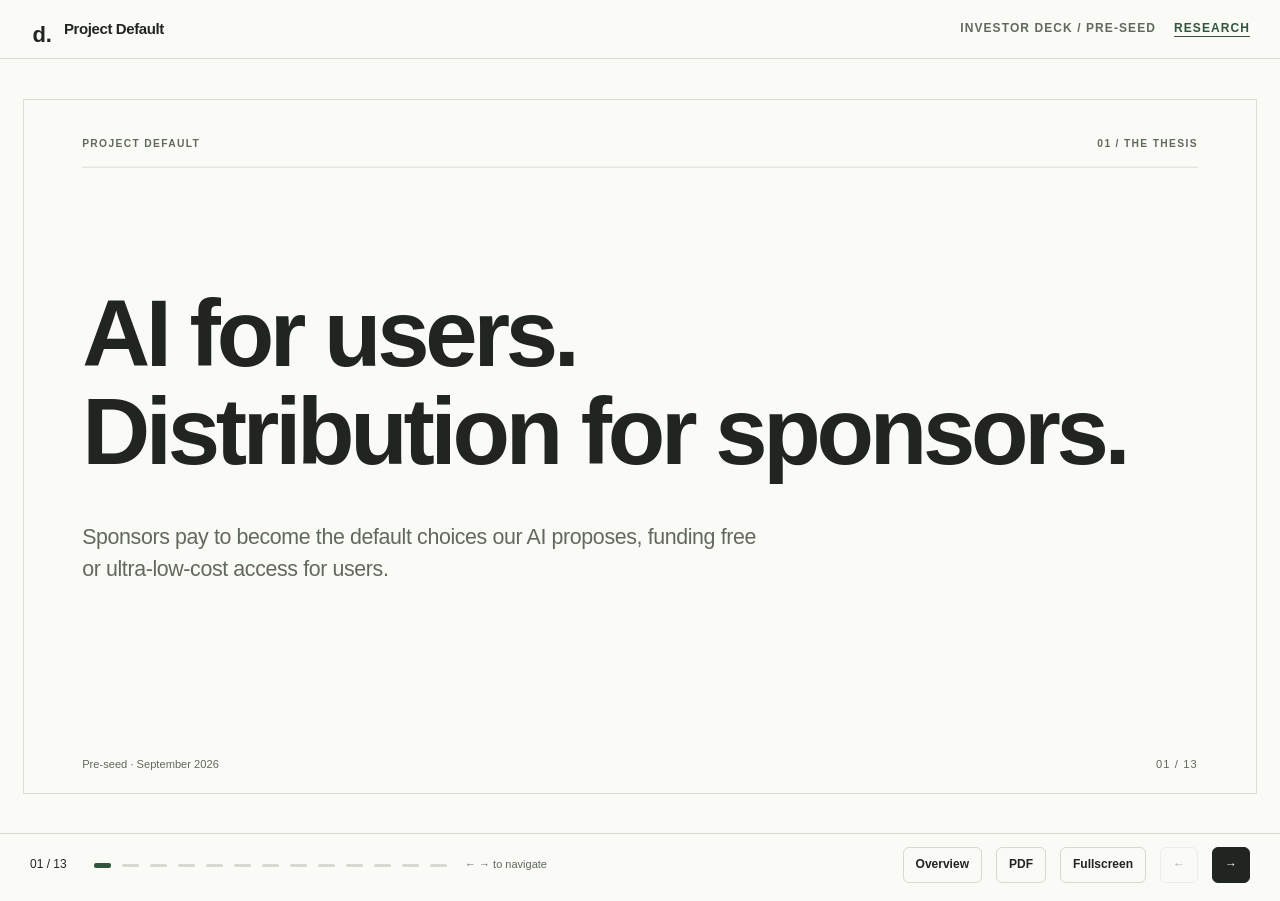
==== commit b58a17d7: "Unify shell and scale, add research diagrams" ====
--- a/deck.html
+++ b/deck.html
@@ -8,9 +8,9 @@
   <title>Project Default | Investor Deck</title>
   <link rel="stylesheet" href="styles.css" />
 </head>
-<body class="deck-page">
+<body>
   <header class="top">
-    <div class="top-inner top-inner--wide">
+    <div class="top-inner">
       <a class="wordmark" href="index.html" title="Back to nitg3n.xyz"><span class="brand-icon" aria-hidden="true">d.</span> Project Default</a>
       <nav class="top-nav" aria-label="Site"><span class="top-meta">Investor deck / Pre-seed</span><a class="top-link" href="research.html">Research</a></nav>
     </div>
--- a/styles.css
+++ b/styles.css
@@ -1,7 +1,7 @@
 /* ==========================================================================
    One language.
-   A single design system for every page: tokens, type, chrome,
-   components, and slides. No page owns its own dialect.
+   A single design system for every page: tokens, type, shell, components,
+   diagrams, and slides. No page owns its own dialect.
    Exception: depicted product UI (chat mock, terminal mock, prompt
    bubble) keeps a few literal values because it portrays software,
    not the site. Everything editorial shares the tokens below.
@@ -27,12 +27,12 @@
   --lime: #e0e8d5;
   --white: #fff;
   --sand: #e5e7e0;
-  --sage: #c7cec0;
   --stone: #a9b7a7;
   --mist: #d1e4d6;
   --focus: #779e34;
   --radius-s: 6px;
   --radius-m: 10px;
+  --radius-full: 999px;
   --scale: 1; /* slide machinery, set by deck script */
 }
 
@@ -57,10 +57,6 @@
   line-height: 1.6;
 }
 
-body.deck-page {
-  background: var(--sand);
-}
-
 h1,
 h2,
 h3,
@@ -98,26 +94,19 @@
   background: var(--lime);
 }
 
-/* ---------- 3. Site chrome ---------- */
+/* ---------- 3. Shell: one header, one footer bar, every page ---------- */
 .top {
   border-bottom: 1px solid var(--line);
 }
 
 .top-inner {
-  width: min(100% - 40px, 680px);
-  margin: 0 auto;
+  margin: 0;
+  padding: 0 30px;
   height: 58px;
   display: flex;
   align-items: center;
   justify-content: space-between;
   gap: 16px;
-}
-
-.top-inner--wide {
-  width: auto;
-  max-width: none;
-  margin: 0;
-  padding: 0 30px;
 }
 
 .wordmark {
@@ -173,11 +162,26 @@
   margin-right: 18px;
 }
 
-/* ---------- 4. Site type & layout ---------- */
+/* Bottom bar mirrors the deck controls: same height, same padding. */
+.site-foot {
+  margin: 0;
+  height: 68px;
+  padding: 0 30px;
+  display: flex;
+  align-items: center;
+  justify-content: space-between;
+  gap: 16px;
+  border-top: 1px solid var(--line);
+  color: var(--muted);
+  font-size: 12px;
+  line-height: 1.5;
+}
+
+/* ---------- 4. Reading pages: type & layout ---------- */
 .wrap {
   width: min(100% - 40px, 680px);
   margin: 0 auto;
-  padding: 56px 0 80px;
+  padding: 56px 0 64px;
 }
 
 .hero {
@@ -185,9 +189,9 @@
 }
 
 h1 {
-  font-size: clamp(40px, 7vw, 56px);
-  line-height: 1.05;
-  letter-spacing: -2.5px;
+  font-size: clamp(48px, 9vw, 96px);
+  line-height: 1.03;
+  letter-spacing: -4px;
   font-weight: 650;
 }
 
@@ -243,18 +247,6 @@
   letter-spacing: 0.13em;
   text-transform: uppercase;
   color: var(--muted);
-}
-
-.site-foot {
-  margin-top: 56px;
-  border-top: 1px solid var(--line);
-  padding-top: 16px;
-  display: flex;
-  justify-content: space-between;
-  gap: 16px;
-  color: var(--muted);
-  font-size: 13px;
-  line-height: 1.5;
 }
 
 /* ---------- 5. Shared components ---------- */
@@ -308,6 +300,16 @@
   margin-top: 12px;
 }
 
+.block p + .gen-grid,
+.block p + .flow,
+.block p + .roles,
+.block p + .layers,
+.block ul + .flow,
+.block ul + .roles,
+.block ul + .layers {
+  margin-top: 20px;
+}
+
 .block > h3 {
   margin-bottom: 8px;
 }
@@ -338,24 +340,6 @@
 
 .body-list li + li {
   margin-top: 4px;
-}
-
-.lineage {
-  margin: 20px 0 0;
-  padding: 0;
-  list-style: none;
-  display: flex;
-  flex-wrap: wrap;
-  align-items: center;
-  gap: 8px 14px;
-  font-size: 20px;
-  font-weight: 700;
-  letter-spacing: -0.4px;
-}
-
-.lineage .arrow {
-  color: var(--muted);
-  font-weight: 400;
 }
 
 .scope {
@@ -435,7 +419,136 @@
   line-height: 1.55;
 }
 
-/* ---------- 6. Slides ---------- */
+/* ---------- 6. Diagrams: the same panel language as the deck ---------- */
+.gen-grid {
+  display: grid;
+  grid-template-columns: 1fr 32px 1fr 32px 1fr 32px 1fr;
+  gap: 12px;
+  align-items: stretch;
+  margin-top: 20px;
+}
+
+.gen-grid > .arrow {
+  align-self: center;
+}
+
+.gen {
+  border: 1px solid var(--line);
+  border-radius: var(--radius-m);
+  background: var(--white);
+  padding: 18px;
+}
+
+.gen > * + * {
+  margin-top: 6px;
+}
+
+.gen-name {
+  font-size: 22px;
+  font-weight: 700;
+  letter-spacing: -0.5px;
+}
+
+.gen-s {
+  color: var(--muted);
+  font-size: 15px;
+  line-height: 1.5;
+}
+
+.flow {
+  display: grid;
+  grid-template-columns: 1fr 48px 1fr;
+  gap: 12px;
+  align-items: stretch;
+  margin-top: 20px;
+}
+
+.flow--stack {
+  grid-template-columns: 1fr;
+}
+
+.flow > .arrow {
+  align-self: center;
+}
+
+.flow-box {
+  border: 1px solid var(--line);
+  border-radius: var(--radius-m);
+  background: var(--white);
+  padding: 20px 22px;
+}
+
+.flow-box > * + * {
+  margin-top: 8px;
+}
+
+.flow-box p {
+  font-size: 17px;
+}
+
+.flow > .chips {
+  align-content: center;
+}
+
+.roles {
+  display: grid;
+  grid-template-columns: repeat(4, 1fr);
+  gap: 12px;
+  margin-top: 20px;
+}
+
+.role {
+  border: 1px solid var(--line);
+  border-radius: var(--radius-m);
+  background: var(--white);
+  padding: 18px;
+}
+
+.role > * + * {
+  margin-top: 8px;
+}
+
+.role p {
+  font-size: 16px;
+  line-height: 1.5;
+}
+
+.chips {
+  display: flex;
+  flex-wrap: wrap;
+  gap: 10px;
+}
+
+.chips span {
+  border: 1px solid var(--line);
+  border-radius: var(--radius-full);
+  background: var(--white);
+  padding: 8px 16px;
+  font-weight: 600;
+  font-size: 15px;
+}
+
+.layers {
+  display: flex;
+  gap: 6px;
+  margin-top: 20px;
+}
+
+.layers span {
+  flex: 1;
+  height: 34px;
+  border-radius: var(--radius-s);
+}
+
+.layers .l-m {
+  background: var(--green);
+}
+
+.layers .l-a {
+  border: 1px solid var(--green);
+}
+
+/* ---------- 7. Slides ---------- */
 .viewport {
   height: calc(100dvh - 126px);
   display: flex;
@@ -464,6 +577,7 @@
   width: 1440px;
   height: 810px;
   background: var(--paper);
+  outline: 1px solid var(--line);
   padding: 42px 68px 66px;
   position: relative;
   overflow: hidden;
@@ -1125,6 +1239,7 @@
   justify-content: space-between;
   align-items: center;
   gap: 20px;
+  border-top: 1px solid var(--line);
 }
 
 .nav-left,
@@ -1135,7 +1250,7 @@
 }
 
 .control {
-  border: 1px solid var(--sage);
+  border: 1px solid var(--line);
   background: transparent;
   color: var(--ink);
   min-height: 36px;
@@ -1191,7 +1306,7 @@
   display: block;
   height: 3px;
   border-radius: 2px;
-  background: var(--sage);
+  background: var(--line);
 }
 
 .nav-dot[aria-current="step"]::before {
@@ -1251,13 +1366,13 @@
   left: 0;
   right: 0;
   background: var(--sand);
-  border-top: 1px solid var(--sage);
+  border-top: 1px solid var(--line);
   z-index: 2;
 }
 
-/* ---------- 7. Responsive ---------- */
+/* ---------- 8. Responsive ---------- */
 @media (min-width: 1800px) {
-  .top-inner--wide,
+  .top-inner,
   .controls {
     padding-left: 48px;
     padding-right: 48px;
@@ -1278,21 +1393,36 @@
     margin-top: 40px;
   }
 
+  .site-foot {
+    padding: 0 20px;
+  }
+
   .table-wrap .table {
     min-width: 520px;
   }
+
+  .gen-grid {
+    grid-template-columns: 1fr;
+  }
+
+  .gen-grid > .arrow,
+  .flow > .arrow {
+    transform: rotate(90deg);
+    font-size: 24px;
+  }
+
+  .flow {
+    grid-template-columns: 1fr;
+  }
+
+  .roles {
+    grid-template-columns: repeat(2, 1fr);
+  }
 }
 
 @media screen and (max-width: 1000px) {
-  body.deck-page {
-    background: var(--paper);
-  }
-
   .top-inner {
     height: 54px;
-  }
-
-  .top-inner--wide {
     padding: 0 20px;
   }
 
@@ -1627,7 +1757,7 @@
     height: 68px;
     padding: 12px 18px;
     background: var(--sand);
-    border-top: 1px solid var(--sage);
+    border-top: 1px solid var(--line);
     z-index: 5;
   }
 
@@ -1664,7 +1794,7 @@
   }
 }
 
-/* ---------- 8. Print ---------- */
+/* ---------- 9. Print ---------- */
 @page {
   size: 381mm 214.3125mm;
   margin: 0;
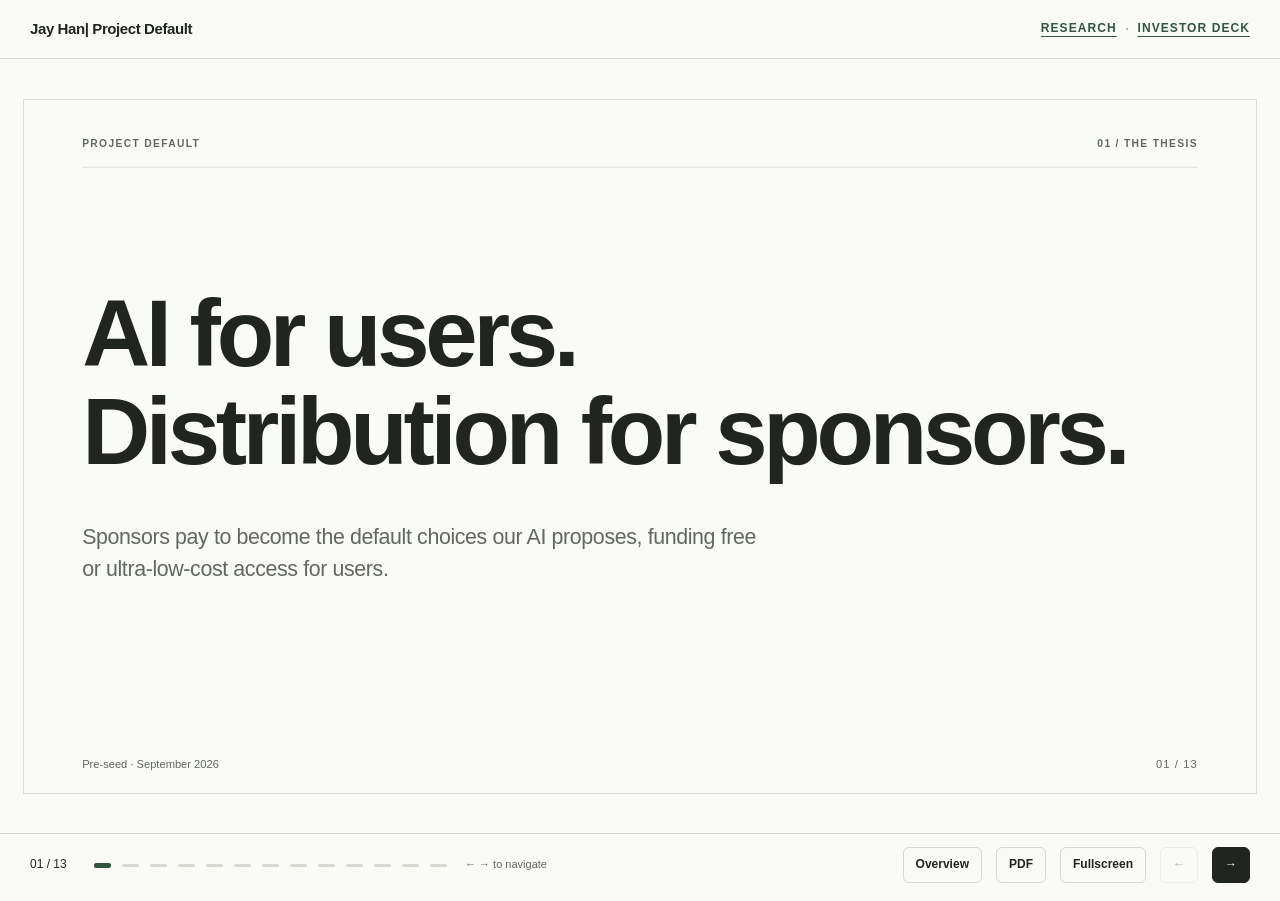
==== commit 7a898e27: "Polish naming, contact links, and metadata" ====
--- a/deck.html
+++ b/deck.html
@@ -5,14 +5,24 @@
   <meta name="viewport" content="width=device-width, initial-scale=1">
   <meta name="theme-color" content="#fafaf7">
   <meta name="description" content="Project Default. AI for users. Distribution for sponsors. Pre-seed investment thesis and seven-day pilot plan. Founded by a solo founder.">
+  <meta property="og:title" content="Project Default | Investor Deck">
+  <meta property="og:description" content="Project Default. AI for users. Distribution for sponsors. Pre-seed investment thesis and seven-day pilot plan. Founded by a solo founder.">
+  <meta property="og:type" content="website">
+  <meta property="og:url" content="https://nitg3n.xyz/deck.html">
+  <meta name="twitter:card" content="summary">
+  <link rel="icon" href="favicon.svg" type="image/svg+xml" />
   <title>Project Default | Investor Deck</title>
   <link rel="stylesheet" href="styles.css" />
 </head>
 <body>
   <header class="top">
     <div class="top-inner">
-      <a class="wordmark" href="index.html" title="Back to nitg3n.xyz"><span class="brand-icon" aria-hidden="true">d.</span> Project Default</a>
-      <nav class="top-nav" aria-label="Site"><span class="top-meta">Investor deck / Pre-seed</span><a class="top-link" href="research.html">Research</a></nav>
+      <a class="wordmark" href="index.html" title="Back to nitg3n.xyz">Jay Han<span class="wordmark-sub"> | Project Default</span></a>
+      <nav class="top-nav" aria-label="Site">
+        <a class="top-link" href="research.html">Research</a>
+        <span class="sep" aria-hidden="true">·</span>
+        <a class="top-link" href="deck.html">Investor Deck</a>
+      </nav>
     </div>
   </header>
   <main class="viewport" aria-label="Project Default investor presentation">
@@ -83,7 +93,7 @@
         <footer class="slide-foot"><span>Planned approach · Illustrative example</span><span class="folio">04 / 13</span></footer>
       </section>
 
-      <section class="slide slide--dark" id="slide-5" aria-labelledby="title-5">
+      <section class="slide" id="slide-5" aria-labelledby="title-5">
         <div class="section-head"><span>Project Default</span><span>05 / The sponsor's value</span></div>
         <h2 id="title-5">Reach users as they<br><span class="accent">put their plans into action.</span></h2>
         <p class="lede">Sponsors buy access to a defined audience and a route into adoption. The agent can help users set up and use the proposed service.</p>
@@ -155,7 +165,7 @@
         <footer class="slide-foot"><span>Planned sequence · Criteria agreed per sponsor</span><span class="folio">09 / 13</span></footer>
       </section>
 
-      <section class="slide slide--dark" id="slide-10" aria-labelledby="title-10">
+      <section class="slide" id="slide-10" aria-labelledby="title-10">
         <div class="section-head"><span>Project Default</span><span>10 / The expansion opportunity</span></div>
         <h2 id="title-10">One model.<br><span class="accent">A world of potential sponsors.</span></h2>
         <div class="sector-list"><p>Travel</p><p>Automotive</p><p>Food</p><p>Insurance</p><p>Shopping</p><p>Financial services</p><p>Telecom</p></div>
@@ -187,10 +197,10 @@
         <footer class="slide-foot"><span>Founder-reported work · Sales experience unproven</span><span class="folio">12 / 13</span></footer>
       </section>
 
-      <section class="slide slide--dark" id="slide-13" aria-labelledby="title-13">
+      <section class="slide" id="slide-13" aria-labelledby="title-13">
         <div class="section-head"><span>Project Default</span><span>13 / The investment</span></div>
         <div class="closing">
-          <div><h2 id="title-13">Raising $750k.<br><span class="accent">Prove the<br>business model.</span></h2><p class="lede">Fund the first test, not a claim of proven economics. Measure delivery and cost, then seek contracts that can sustain launch.</p><p class="contact">Contact: <a href="mailto:jay@nitg3n.xyz">jay@nitg3n.xyz</a></p></div>
+          <div><h2 id="title-13">Raising $750k.<br><span class="accent">Prove the<br>business model.</span></h2><p class="lede">Fund the first test, not a claim of proven economics. Measure delivery and cost, then seek contracts that can sustain launch.</p><p class="contact">Contact: <a href="mailto:jay@nitg3n.xyz">jay@nitg3n.xyz</a> · <a href="https://x.com/jaeha_han_">X</a></p></div>
           <div>
             <div class="use"><span class="num">01</span><div><h3>Product development</h3><p>TUI harness, model gateway, sponsor matching, and reporting.</p></div></div>
             <div class="use"><span class="num">02</span><div><h3>Pilot operations</h3><p>Advertiser recruitment and seven days of free AI usage.</p></div></div>
--- a/styles.css
+++ b/styles.css
@@ -112,10 +112,14 @@
 .wordmark {
   display: flex;
   align-items: center;
-  gap: 10px;
   font-size: 15px;
   font-weight: 750;
   letter-spacing: -0.4px;
+  white-space: nowrap;
+}
+
+.wordmark-sub {
+  white-space: nowrap;
 }
 
 a.wordmark {
@@ -125,16 +129,6 @@
 
 a.wordmark:hover {
   color: var(--green);
-}
-
-.brand-icon {
-  display: inline-grid;
-  place-items: center;
-  width: 24px;
-  height: 24px;
-  color: var(--ink);
-  font-size: 22px;
-  font-weight: 800;
 }
 
 .top-nav {
@@ -150,18 +144,6 @@
   text-transform: uppercase;
 }
 
-.top-meta {
-  color: var(--muted);
-  font-size: 12px;
-  font-weight: 550;
-  letter-spacing: 0.09em;
-  text-transform: uppercase;
-}
-
-.top-nav .top-meta {
-  margin-right: 18px;
-}
-
 /* Bottom bar mirrors the deck controls: same height, same padding. */
 .site-foot {
   margin: 0;
@@ -193,6 +175,11 @@
   line-height: 1.03;
   letter-spacing: -4px;
   font-weight: 650;
+}
+
+h1,
+.slide h2 {
+  text-wrap: balance;
 }
 
 .eyebrow {
@@ -588,17 +575,6 @@
   display: block;
 }
 
-.slide--dark {
-  background: var(--ink);
-  color: var(--paper);
-  --line: #405047;
-  --muted: #b4c1b8;
-}
-
-.slide--dark .quote {
-  border-color: var(--lime);
-}
-
 .slide .section-head {
   padding-bottom: 17px;
   margin-bottom: 36px;
@@ -1163,7 +1139,7 @@
 
 .use .num {
   font-size: 13px;
-  color: var(--lime);
+  color: var(--green);
   margin-top: 7px;
   text-align: left;
 }
@@ -1380,6 +1356,10 @@
 }
 
 @media (max-width: 480px) {
+  .wordmark-sub {
+    display: none;
+  }
+
   .wrap {
     padding: 40px 0 64px;
   }
@@ -1424,11 +1404,6 @@
   .top-inner {
     height: 54px;
     padding: 0 20px;
-  }
-
-  .top-meta {
-    font-size: 9px;
-    letter-spacing: 0.07em;
   }
 
   .viewport {
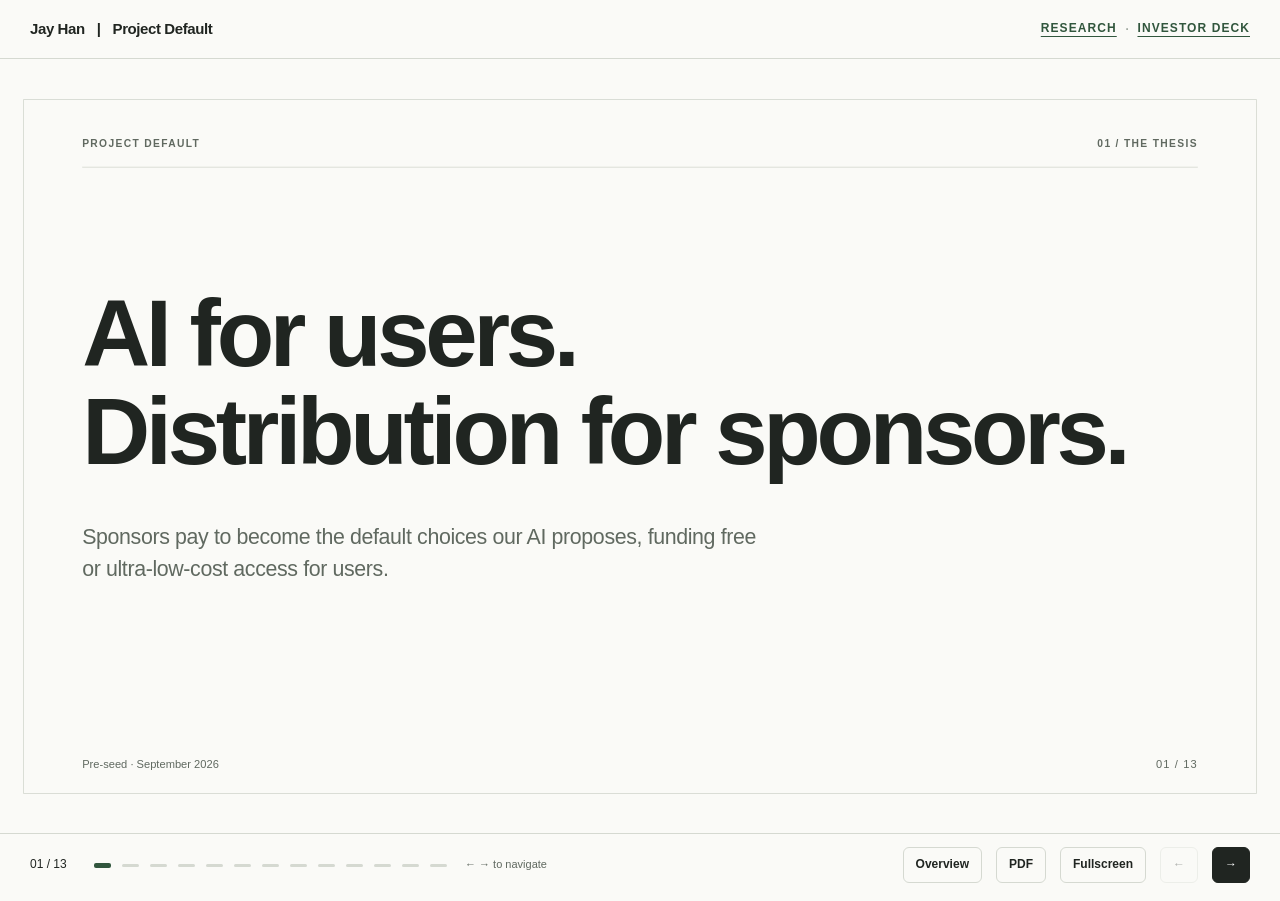
==== commit 4732e180: "Deck-only fullscreen with theater fallback, fix wordmark spacing" ====
--- a/deck.html
+++ b/deck.html
@@ -17,7 +17,7 @@
 <body>
   <header class="top">
     <div class="top-inner">
-      <a class="wordmark" href="index.html" title="Back to nitg3n.xyz">Jay Han<span class="wordmark-sub"> | Project Default</span></a>
+      <a class="wordmark" href="index.html" title="Back to nitg3n.xyz">Jay Han<span class="wordmark-sub" aria-hidden="true">|</span>Project Default</a>
       <nav class="top-nav" aria-label="Site">
         <a class="top-link" href="research.html">Research</a>
         <span class="sep" aria-hidden="true">·</span>
@@ -244,10 +244,12 @@
         document.getElementById('dots').append(dot);
         return dot;
       });
+      const isFull = () => !!document.fullscreenElement || document.body.classList.contains('theater');
       function fit() {
-        const width = Math.max(1, innerWidth - 48);
-        const height = Math.max(1, innerHeight - 150);
-        const scale = Math.min(width / 1440, height / 810, 1.4);
+        const full = isFull();
+        const width = Math.max(1, innerWidth - (full ? 0 : 48));
+        const height = Math.max(1, innerHeight - (full ? 0 : 150));
+        const scale = Math.min(width / 1440, height / 810, full ? 4 : 1.4);
         document.documentElement.style.setProperty('--scale', scale);
       }
       function show(index, updateHash = true) {
@@ -275,10 +277,18 @@
       }
       async function toggleFullscreen() {
         try {
-          if (document.fullscreenElement) await document.exitFullscreen();
-          else await document.documentElement.requestFullscreen();
+          if (document.body.classList.contains('theater') && !document.fullscreenElement) document.body.classList.remove('theater');
+          else if (document.fullscreenElement) await document.exitFullscreen();
+          else if (document.fullscreenEnabled) await document.documentElement.requestFullscreen();
+          else {
+            if (all) toggleOverview();
+            document.body.classList.add('theater');
+          }
         } catch {
-          document.getElementById('announcement').textContent = 'Fullscreen is unavailable in this browser.';
+          if (all) toggleOverview();
+          document.body.classList.add('theater');
+        } finally {
+          fit();
         }
       }
       prev.addEventListener('click', () => show(current - 1));
@@ -293,6 +303,8 @@
       document.addEventListener('keydown', event => {
         if (event.altKey || event.ctrlKey || event.metaKey || event.target.closest('input,textarea,select,summary,[contenteditable]')) return;
         if (event.target.closest('button,a') && !['ArrowRight','ArrowLeft','PageDown','PageUp','Home','End','Escape'].includes(event.key)) return;
+        if (event.key === 'Escape' && !document.fullscreenElement && document.body.classList.contains('theater')) { document.body.classList.remove('theater'); fit(); return; }
+        if (isFull() && event.key !== 'ArrowRight' && event.key !== 'ArrowLeft') return;
         if (['ArrowRight','PageDown',' '].includes(event.key)) { event.preventDefault(); show(current + 1); }
         else if (['ArrowLeft','PageUp'].includes(event.key)) { event.preventDefault(); show(current - 1); }
         else if (event.key === 'Home') { event.preventDefault(); show(0); }
@@ -303,7 +315,7 @@
       });
       let touch = null;
       document.querySelector('.viewport').addEventListener('touchstart', event => {
-        if (all || event.touches.length !== 1 || event.target.closest('button,a,summary')) { touch = null; return; }
+        if (isFull() || all || event.touches.length !== 1 || event.target.closest('button,a,summary')) { touch = null; return; }
         touch = { x:event.touches[0].clientX, y:event.touches[0].clientY };
       }, { passive:true });
       document.querySelector('.viewport').addEventListener('touchend', event => {
@@ -315,6 +327,7 @@
       }, { passive:true });
       document.querySelector('.viewport').addEventListener('touchcancel', () => { touch = null; }, { passive:true });
       window.addEventListener('resize', fit);
+      document.addEventListener('fullscreenchange', fit);
       window.addEventListener('hashchange', () => show(readHash(), false));
       fit();
       show(readHash());
--- a/styles.css
+++ b/styles.css
@@ -110,8 +110,6 @@
 }
 
 .wordmark {
-  display: flex;
-  align-items: center;
   font-size: 15px;
   font-weight: 750;
   letter-spacing: -0.4px;
@@ -119,6 +117,7 @@
 }
 
 .wordmark-sub {
+  margin: 0 12px;
   white-space: nowrap;
 }
 
@@ -1295,6 +1294,39 @@
   color: var(--muted);
 }
 
+/* Fullscreen: the deck only. No chrome; arrow keys move. */
+:fullscreen .top,
+:fullscreen .controls {
+  display: none;
+}
+
+:fullscreen .viewport {
+  height: 100dvh;
+  padding: 0;
+}
+
+:-webkit-full-screen .top,
+:-webkit-full-screen .controls {
+  display: none;
+}
+
+:-webkit-full-screen .viewport {
+  height: 100dvh;
+  padding: 0;
+}
+
+/* Theater fallback: same deck-only view where native fullscreen
+   is unavailable or blocked. Toggled by script, not by browser. */
+body.theater .top,
+body.theater .controls {
+  display: none;
+}
+
+body.theater .viewport {
+  height: 100dvh;
+  padding: 0;
+}
+
 .sr-only {
   position: absolute;
   width: 1px;
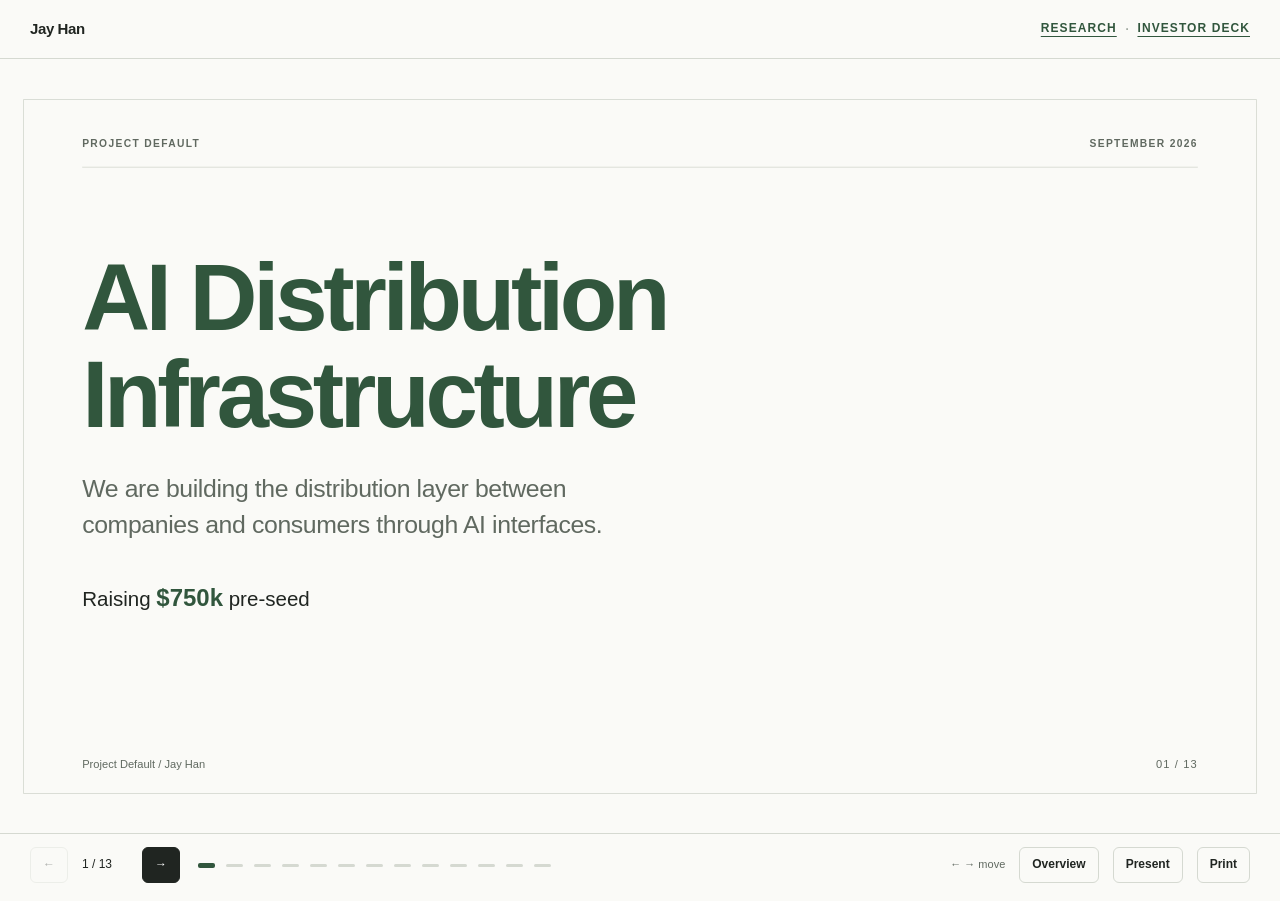
==== commit b3663dde: "ayy" ====
--- a/deck.html
+++ b/deck.html
@@ -1,337 +1,57 @@
 <!doctype html>
-<html lang="en">
-<head>
-  <meta charset="utf-8">
-  <meta name="viewport" content="width=device-width, initial-scale=1">
-  <meta name="theme-color" content="#fafaf7">
-  <meta name="description" content="Project Default. AI for users. Distribution for sponsors. Pre-seed investment thesis and seven-day pilot plan. Founded by a solo founder.">
-  <meta property="og:title" content="Project Default | Investor Deck">
-  <meta property="og:description" content="Project Default. AI for users. Distribution for sponsors. Pre-seed investment thesis and seven-day pilot plan. Founded by a solo founder.">
-  <meta property="og:type" content="website">
-  <meta property="og:url" content="https://nitg3n.xyz/deck.html">
-  <meta name="twitter:card" content="summary">
-  <link rel="icon" href="favicon.svg" type="image/svg+xml" />
-  <title>Project Default | Investor Deck</title>
-  <link rel="stylesheet" href="styles.css" />
-</head>
+<html lang="en"><head><meta charset="utf-8"><meta name="viewport" content="width=device-width, initial-scale=1"><meta name="theme-color" content="#fafaf7"><meta name="description" content="Project Default. AI for users. Distribution for sponsors. Pre-seed investment thesis and seven-day pilot plan. Founded by a solo founder."><title>Project Default — Investor Deck</title><link rel="icon" href="favicon.svg" type="image/svg+xml" /><link rel="stylesheet" href="styles.css"><script src="deck.js" defer></script></head>
 <body>
-  <header class="top">
-    <div class="top-inner">
-      <a class="wordmark" href="index.html" title="Back to nitg3n.xyz">Jay Han<span class="wordmark-sub" aria-hidden="true">|</span>Project Default</a>
-      <nav class="top-nav" aria-label="Site">
-        <a class="top-link" href="research.html">Research</a>
-        <span class="sep" aria-hidden="true">·</span>
-        <a class="top-link" href="deck.html">Investor Deck</a>
-      </nav>
-    </div>
-  </header>
-  <main class="viewport" aria-label="Project Default investor presentation">
-    <div class="frame"><div class="deck">
+<header class="top"><div class="top-inner"><a class="wordmark" href="index.html">Jay Han</a><nav class="top-nav" aria-label="Site"><a class="top-link" href="research.html">Research</a><span class="sep" aria-hidden="true">·</span><a class="top-link" href="deck.html">Investor Deck</a></nav></div></header>
+<main class="viewport"><div class="frame"><div class="deck">
+<section class="slide active minimal-cover" data-title="AI Distribution Infrastructure"><div class="section-head"><span>Project Default</span><span>September 2026</span></div><div class="cover-copy"><h1>AI Distribution<br>Infrastructure</h1><p class="lede">We are building the distribution layer between<br>companies and consumers through AI interfaces.</p><p class="raise-line">Raising <strong>$750k</strong> pre-seed</p></div></section>
+<section class="slide why-now" data-title="Why Now">
+<div class="section-head"><span>02 / Why Now</span></div>
+<h2>AI assistants are becoming<br>the next consumer interface.</h2>
+<p class="lede">Every computing shift creates a new way for companies to reach consumers.</p>
+<div class="era-list">
+<div><h3>Web</h3><p>Companies <span>→</span> Websites <span>→</span> Consumers</p></div>
+<div><h3>Search</h3><p>Companies <span>→</span> Search / Ads <span>→</span> Consumers</p></div>
+<div><h3>Mobile</h3><p>Companies <span>→</span> App Store <span>→</span> Consumers</p></div>
+<div class="ai-era"><h3>AI</h3><p>Companies <span>→</span> AI Assistants <span>→</span> Consumers</p></div>
+</div>
+<p class="why-summary">Users will discover, evaluate, and act on products through AI interfaces.</p>
+<p class="why-close">Project Default owns the distribution layer for this transition.</p>
+</section>
+<section class="slide" data-title="AI is becoming the new vendor discovery layer">
+<div class="section-head"><span>03 / Problem</span><span>The proposal is distribution</span></div><h2>AI is becoming the new vendor discovery layer</h2><p class="lede">A user request can become a product or stack recommendation before the user visits a vendor.</p>
+<div class="split"><div class="chat-window"><div class="chat-title">ChatGPT / GPT-5.6 Sol High / Temporary Chat</div><div class="prompt">User request, summarized:<br>“How should I build a shopping website?”</div><div class="stack"><div class="stack-row"><span>Framework</span><strong>Next.js + TypeScript</strong></div><div class="stack-row"><span>Database</span><strong>PostgreSQL / Supabase</strong></div><div class="stack-row"><span>Payments</span><strong>Stripe Checkout</strong></div><div class="stack-row"><span>Deployment</span><strong>Vercel</strong></div></div></div><div class="insight"><p class="big">One AI answer.<br>One distribution moment.</p><p>AI responses are becoming the place where companies are discovered.</p><p class="placement-statement">We sell a disclosed place in that proposal.</p></div></div>
+</section>
+<section class="slide" data-title="The default proposal">
+<div class="section-head"><span>04 / Default moment</span><span>Concept conversation</span></div><h2>The default proposal</h2><p class="lede">One matched proposal first. Alternatives open through conversation.</p><div class="thread-flow"><div class="thread-step"><div class="eyebrow">01 / Default</div><h3>“The best fit appears to be [matched provider].”</h3><p class="disclose">Sponsored placement.</p><p>“Expected cost: [range], billed by [matched provider]. Proceed?”</p></div><div class="thread-step"><div class="eyebrow">02 / User: “Anything else?”</div><h3>Other matched sponsors</h3><p>Show the remaining sponsors in fit-score order. Exclude the proposed provider.</p></div><div class="thread-step"><div class="eyebrow">03 / User: “Other than those?”</div><h3>Neutral alternatives</h3><p>Show non-sponsored companies in fit order.</p></div></div><div class="principle">An explicit vendor choice always wins.</div><p class="note">No matched sponsor: a neutral multi-option answer. No persistent alternatives button.</p>
+</section>
+<section class="slide" data-title="Keyword vs. situation">
+<div class="section-head"><span>05 / Search vs. Default</span><span>Model comparison</span></div><h2>Keyword vs. situation</h2><p class="lede">Conversation supplies context for matching a sponsor to a user’s task.</p><table class="table compare"><thead><tr><th>Dimension</th><th>Conventional search-ad flow</th><th>Project Default</th></tr></thead><tbody><tr><td>Starting signal</td><td>“Web hosting”</td><td>“Deploy my SaaS this week”</td></tr><tr><td>Context</td><td>A query</td><td>Task, constraints and qualification answers</td></tr><tr><td>Placement</td><td>Sponsored search result</td><td>Sponsored proposal inside the answer</td></tr><tr><td>Next step</td><td>User visits a landing page</td><td>User consents in the conversation</td></tr></tbody></table>
+</section>
+<section class="slide" data-title="The AI distribution layer">
+<div class="section-head"><span>06 / Product</span><span>Enterprise sponsorship contracts</span></div><h2>The AI distribution layer</h2><p class="acquisition-key">Free or ultra-low-cost AI enables user access.</p><p class="acquisition-link">Sponsors buy proposal placement inside those AI interactions.</p><div class="launch-path"><div class="phase expand"><div class="phase-no">01 / Core</div><h3>Slot fee</h3><p>Fixed per period.<br>Paid upfront.<br>Scope follows the advertiser’s target.</p></div><div class="phase"><div class="phase-no">02 / Optional</div><h3>Performance fee</h3><p>Additional fees on agreed, verified outcomes. Negotiated per contract.</p></div><div class="phase"><div class="phase-no">03 / Optional</div><h3>Exclusivity</h3><p>Solo placement for the period. Sum of the slot fees plus a premium.</p></div></div><div class="sales-premise"><h3>Enterprise sponsorship contracts power the distribution layer.</h3><p>Intended scale: million-dollar enterprise contracts, with scope and pricing negotiated directly. Buyer access and amounts are validated after funding, together with investors. No click-based pricing.</p></div>
+</section>
+<section class="slide" data-title="Bought by sponsors. Chosen by fit.">
+<div class="section-head"><span>07 / Matching</span><span>Target-fit matching</span></div><h2>Bought by sponsors.<br>Chosen by fit.</h2><p class="trust-line">Money never enters the score.</p><div class="matching-flow"><div><span class="eyebrow">Sponsor input</span><h3>Target customer<br>in natural language</h3><p>No forced targeting menus.</p></div><span class="math">+</span><div><span class="eyebrow">User input</span><h3>Conversation<br>and qualification</h3><p>Only observable attributes.</p></div><span class="math">=</span><div class="fit-result"><span class="eyebrow">Sole ranking criterion</span><h3>Target-fit<br>score</h3><p>Highest-fit matched sponsor.</p></div></div><div class="economic-bottom"><div><h3>Payment buys eligibility for placement</h3><p>Slot fees and conversion rates never determine the matching score.</p></div><div><h3>Training follows the same rule</h3><p>Target-fit labels and advertiser feedback. Never conversion labels.</p></div></div>
+</section>
+<section class="slide" data-title="The serving-margin test">
+<div class="section-head"><span>08 / Economics</span><span>The first bar to clear</span></div><h2>The serving-margin test</h2><p class="equation-line">Sponsor revenue <span>&gt;</span> AI serving cost</p><div class="economics"><div class="money-box income"><div class="eyebrow">Recognized revenue / same period</div><h3>Slot fees</h3><span class="plus">+</span><h3>Performance fees ×<br>recognized events</h3></div><div class="greater">&gt;</div><div class="money-box"><div class="eyebrow">Serving cost / same period</div><h3>AI inference + tool execution<br>+ infrastructure + support</h3><p>Across all users,<br>including non-converters.</p></div></div><div class="economic-bottom"><div><h3>Then, company profit</h3><p>Subtract development, sales and operating costs from serving margin.</p></div><div><h3>Capacity follows collected funds</h3><p>Sponsor cash plus investment sets seats and allowances. Investment is not revenue.</p></div></div>
+</section>
+<section class="slide" data-title="Seven-day proof">
+<div class="section-head"><span>09 / Pilot</span><span>Demo first. Measurement plan follows.</span></div><h2>Seven-day proof</h2><p class="lede">Initial product: an AI development assistant with sponsored deployment choices.</p><div class="pilot"><div class="terminal"><div class="terminal-head"><span>PROJECT DEFAULT / CONCEPT</span><span class="model">Free AI models / limited usage</span></div><div class="terminal-body"><p class="command">Build and deploy my project this week</p><div class="task"><span>01</span> Select a stack</div><div class="task"><span>02</span> Build the application</div><div class="task"><span>03</span> Deploy with consent</div><div class="term-sponsor">Thin client + our gateway<br>All model calls route through our server.</div></div></div><dl class="pilot-spec"><div><dt>Enrollment</dt><dd>Public, first come. “What will you build and deploy this week?”</dd></div><div><dt>Scope</dt><dd>Stack selection, build and deploy.</dd></div><div><dt>Capacity</dt><dd>Models are free within a limited allowance. Users choose the model; expensive models use allowance faster. Seats and allowances follow secured funding.</dd></div><div><dt>Evidence</dt><dd>Ad delivery, early response and serving cost. Measures agreed after the demo.</dd></div></dl></div><div class="validation-path"><div><span>01</span><h3>Working demo</h3><p>Prove the product works.</p></div><div><span>02</span><h3>7-day pilot</h3><p>Validate ad value and cost.</p></div><div><span>03</span><h3>Large sponsorship sales</h3><p>Sell using pilot evidence.</p></div><div><span>04</span><h3>Full launch</h3><p>Launch the service.</p></div></div><p class="note pilot-boundary">Seven days of operation, not development. Limited pilot slots. Measures follow the demo, with sponsors. Delivery and early response only.</p>
+</section>
+<section class="slide" data-title="The competitive position">
+<div class="section-head"><span>10 / Competition</span><span>Market position</span></div><h2>The competitive position</h2><div class="assets"><div class="asset"><h3>Incumbent AI assistants</h3><p>Sponsored defaults require a new trust model and business constraints that incumbents face.</p></div><div class="asset"><h3>Search advertising</h3><p>Starts with a query. The landing page and sales process follow the click.</p></div><div class="asset"><h3>Affiliate / comparison sites</h3><p>Close to conversion, but users still need to visit them.</p></div></div><div class="principle">Our placement sits inside a conversation the user already has.</div>
+</section>
+<section class="slide" data-title="Four ways this fails">
+<div class="section-head"><span>11 / Risks</span><span>Each needs evidence</span></div><h2>Four ways this fails</h2><table class="table risk-table"><thead><tr><th>Risk</th><th>Test or response</th></tr></thead><tbody><tr><td>Sponsors will not pay</td><td>Validate buyers and pricing after funding, with investor introductions.</td></tr><tr><td>Serving costs exceed revenue</td><td>Measure all-user cost in the pilot. Set allowances from secured funds.</td></tr><tr><td>Users reject sponsored defaults</td><td>Disclose every proposal and respect explicit choice. Agree response measures with pilot sponsors.</td></tr><tr><td>Compliance or settlement fails</td><td>Counsel review before the pilot. Match sponsor records to our logs for settlement.</td></tr></tbody></table>
+</section>
+<section class="slide" data-title="Jaeha (Jay) Han">
+<div class="section-head"><span>12 / Founder</span><span>Solo founder / Pre-seed</span></div><div class="founder-layout"><div><h2>Jaeha (Jay) Han</h2><p class="lede">Builder of AI systems<br>and developer tools.</p><div class="founder-mark" aria-hidden="true">JH</div></div><div><div class="eyebrow">Selected proof points</div><div class="project-row"><a href="https://github.com/nitg3n/threemmary" target="_blank" rel="noopener">Threemmary ↗</a><p>Built a Gemini-based summarization application.</p></div><div class="project-row">TooManyOres <small><a href="https://modrinth.com/mod/toomanyores" target="_blank" rel="noopener">Modrinth</a> / <a href="https://www.curseforge.com/minecraft/mc-mods/toomanyores" target="_blank" rel="noopener">CurseForge</a></small><p>Built and distributed a Minecraft mod on two platforms.</p></div><div class="project-row"><a href="https://nitg3n.xyz/research.html" target="_blank" rel="noopener">Spectrum-State ↗</a><p>Built experimental AI systems and developer tools.</p></div><div class="founder-gap"><h3>Building with investor participation</h3><p>Jay builds product and AI systems. Investor introductions and advice support commercial validation after funding.</p></div></div></div>
+</section>
+<section class="slide" data-title="Raising $750k">
+<div class="section-head"><span>13 / Ask</span><span>Project Default</span></div><div class="closing"><div><div class="eyebrow">Pre-seed</div><h2 class="ask-amount">$750k</h2><p class="lede">Capital and strategic partners<br>to build the AI distribution layer.</p><p class="contact">Jaeha (Jay) Han<br><a href="mailto:jay@nitg3n.xyz">jay@nitg3n.xyz</a></p><p class="contact-links"><a href="https://github.com/nitg3n" target="_blank" rel="noopener">GitHub ↗</a> &nbsp; <a href="https://x.com/jaeha_han_" target="_blank" rel="noopener">X ↗</a></p></div><div><div class="use"><span class="num">01</span><div><h3>Fund the test</h3><p>Working demo, then a seven-day pilot. Sponsor payments plus investment fund operating capacity.</p></div></div><div class="use"><span class="num">02</span><div><h3>Validate the business together</h3><p>After funding, use investor introductions and access to validate who pays, how much, and how we reach them.</p></div></div><div class="use"><span class="num">03</span><div><h3>Make operating decisions together</h3><p>First hires and operating decisions follow investor advice after funding. Pilot evidence supports larger sponsorship sales.</p></div></div><p class="note">Detailed allocation and runway remain open.</p></div></div>
+</section>
+</div></div></main>
+<footer class="controls"><div class="nav-left"><button class="control" id="prev" aria-label="Previous slide">←</button><span class="slide-count" id="counter" aria-live="polite">1 / 13</span><button class="control next" id="next" aria-label="Next slide">→</button><div class="nav-dots" id="dots"></div></div><div class="nav-right"><span class="key-hint">← → move</span><button class="control" id="overview">Overview</button><button class="control" id="fullscreen">Present</button><button class="control" id="print">Print</button></div></footer>
 
-      <section class="slide active" id="slide-1" aria-labelledby="title-1">
-        <div class="section-head"><span>Project Default</span><span>01 / The thesis</span></div>
-        <div class="cover">
-          <div>
-            <h1 id="title-1">AI for users.<br>Distribution for sponsors.</h1>
-            <p class="lede">Sponsors pay to become the default choices our AI proposes, funding free or ultra-low-cost access for users.</p>
-          </div>
-        </div>
-        <footer class="slide-foot"><span>Pre-seed · September 2026</span><span class="folio">01 / 13</span></footer>
-      </section>
-
-      <section class="slide" id="slide-2" aria-labelledby="title-2">
-        <div class="section-head"><span>Project Default</span><span>02 / The existing behavior</span></div>
-        <h2 id="title-2">AI already makes<br><span class="accent">the default choice.</span></h2>
-        <div class="split">
-          <div class="chat-window">
-            <div class="chat-title"><span class="dot"></span> ChatGPT / GPT-5.6 Sol High / Temporary Chat</div>
-            <p class="prompt">User request, summarized:<br>How should I build a shopping website?</p>
-            <div class="stack">
-              <div class="stack-row"><span>Framework</span><strong>Next.js + TypeScript</strong></div>
-              <div class="stack-row"><span>Database</span><strong>PostgreSQL / Supabase</strong></div>
-              <div class="stack-row"><span>Payments</span><strong>Stripe Checkout</strong></div>
-              <div class="stack-row"><span>Deployment</span><strong>Vercel</strong></div>
-            </div>
-          </div>
-          <div class="insight">
-            <p class="big">The user asked how<br>to build a website.<br>The answer chose<br>the vendors, too.</p>
-            <p>None of these brands appeared in the request. As agents move from answering to building, those defaults can become services the user actually adopts.</p>
-          </div>
-        </div>
-        <footer class="slide-foot"><span>Source: founder-provided response · Temporary Chat, GPT-5.6 Sol High, no memory context · Request paraphrased</span><span class="folio">02 / 13</span></footer>
-      </section>
-
-      <section class="slide" id="slide-3" aria-labelledby="title-3">
-        <div class="section-head"><span>Project Default</span><span>03 / The sponsored default</span></div>
-        <h2 id="title-3">The same workflow.<br><span class="accent">A sponsored default.</span></h2>
-        <p class="lede">The sponsor occupies a choice that already exists in the conversation.</p>
-        <div class="change-flow">
-          <div class="before"><div class="eyebrow label">The user asks</div><p>"The website is ready.<br>Deploy it for me."</p><p class="quote quote--s">No cloud provider specified.</p></div>
-          <div class="arrow" aria-hidden="true">&#8594;</div>
-          <div class="sponsored-card">
-            <div class="eyebrow">Project Default / illustrative response</div>
-            <h3>Shall I deploy it on AWS?</h3>
-            <details class="disclosure"><summary>Sponsored by AWS.</summary><p>Illustrative sponsor disclosure, not an active partnership. In the product, this link opens the relevant sponsorship details.</p></details>
-            <div class="mock-actions" aria-label="Illustrative actions, not a live deployment"><span class="mock-primary">Proceed &#8594;</span><span class="mock-secondary">Other options</span></div>
-          </div>
-        </div>
-        <p class="quote quote--s">If the user specifies another provider, we follow their choice.</p>
-        <footer class="slide-foot"><span>Concept illustration · AWS is an example, not a sponsor</span><span class="folio">03 / 13</span></footer>
-      </section>
-
-      <section class="slide" id="slide-4" aria-labelledby="title-4">
-        <div class="section-head"><span>Project Default</span><span>04 / The matching model</span></div>
-        <h2 id="title-4">Your audience.<br><span class="accent">Our distribution.</span></h2>
-        <p class="lede">Advertisers describe the customers they want to reach. We match those targets to the conversation and introduce the sponsor in the AI's response.</p>
-        <div class="journey">
-          <div class="journey-panel"><div class="eyebrow">Advertiser's target</div><p>"Developers launching<br>their first web service."</p></div>
-          <div class="arrow" aria-hidden="true">&#8594;</div>
-          <div class="journey-panel"><div class="eyebrow">User's conversation</div><p>"This is my first web service.<br>I'm ready to deploy it."</p></div>
-          <div class="arrow" aria-hidden="true">&#8594;</div>
-          <div class="journey-panel green"><div class="eyebrow">Resulting recommendation</div><p>The matched sponsor's<br>hosting service.</p><span class="sponsor-label">Sponsorship disclosed.</span></div>
-        </div>
-        <footer class="slide-foot"><span>Planned approach · Illustrative example</span><span class="folio">04 / 13</span></footer>
-      </section>
-
-      <section class="slide" id="slide-5" aria-labelledby="title-5">
-        <div class="section-head"><span>Project Default</span><span>05 / The sponsor's value</span></div>
-        <h2 id="title-5">Reach users as they<br><span class="accent">put their plans into action.</span></h2>
-        <p class="lede">Sponsors buy access to a defined audience and a route into adoption. The agent can help users set up and use the proposed service.</p>
-        <table class="table table--prompt"><thead><tr><th>What the developer needs</th><th>Where a sponsor can enter</th></tr></thead><tbody>
-          <tr><td>"Store my product catalog."</td><td>A database, configured for the application.</td></tr>
-          <tr><td>"Let customers pay."</td><td>A payment provider, integrated into checkout.</td></tr>
-          <tr><td>"Put the website online."</td><td>A hosting service, used for deployment.</td></tr>
-        </tbody></table>
-        <footer class="slide-foot"><span>Illustrative example · Sponsor demand unvalidated</span><span class="folio">05 / 13</span></footer>
-      </section>
-
-      <section class="slide" id="slide-6" aria-labelledby="title-6">
-        <div class="section-head"><span>Project Default</span><span>06 / The revenue model</span></div>
-        <h2 id="title-6">High-value sponsorships.<br><span class="accent">Individually negotiated.</span></h2>
-        <p class="lede">A small number of large contracts, negotiated directly with advertisers.</p>
-        <table class="table table--rows"><tbody>
-          <tr><th scope="row">Slot fee</th><td>The contracted price for sponsor placement against an agreed audience and campaign scope.</td></tr>
-          <tr><th scope="row">Performance fee</th><td>Where agreed, an additional payment for signups, purchases, or another contracted outcome.</td></tr>
-          <tr><th scope="row">Contract terms</th><td>Targeting, delivery, pricing, credited outcomes, verification, and payment timing are agreed individually.</td></tr>
-        </tbody></table>
-        <footer class="slide-foot"><span>Proposed model · High-value contract, not high-value purchase</span><span class="folio">06 / 13</span></footer>
-      </section>
-
-      <section class="slide" id="slide-7" aria-labelledby="title-7">
-        <div class="section-head"><span>Project Default</span><span>07 / The economics to validate</span></div>
-        <h2 id="title-7">Sponsorship revenue<br><span class="accent">funds AI access.</span></h2>
-        <p class="lede">First, sponsorship must cover the cost of serving every user. The remaining margin must fund development, sales, and overhead.</p>
-        <div class="economics" aria-label="Serving-margin target over the same period: recognized slot-fee and performance revenue exceeds inference and service delivery costs for all users">
-          <div class="money-box income"><div class="eyebrow">Revenue / same period</div><h3>Recognized slot fees</h3><span class="plus">+</span><p>Recognized performance fees</p></div>
-          <div class="greater" aria-hidden="true">&gt;</div>
-          <div class="money-box"><div class="eyebrow">Costs / all users</div><h3>AI inference</h3><span class="plus">+</span><p>Tools, infrastructure, and user support</p></div>
-        </div>
-        <div class="economic-bottom">
-          <div><h3>Cash sets operating capacity.</h3><p>Collected sponsor payments and investment fund usage. Signed contract value is not cash; investment is not revenue.</p></div>
-          <div><h3>Allowances bound serving costs.</h3><p>Users choose the model. Higher-cost calls consume the allowance faster, including for users who never convert.</p></div>
-        </div>
-        <footer class="slide-foot"><span>Target economics · Unvalidated</span><span class="folio">07 / 13</span></footer>
-      </section>
-
-      <section class="slide" id="slide-8" aria-labelledby="title-8">
-        <div class="section-head"><span>Project Default</span><span>08 / The first pilot</span></div>
-        <h2 id="title-8">Our first pilot:<br><span class="accent">AI for web developers.</span></h2>
-        <p class="lede">A seven-day pilot of a fully functional, free AI coding tool, testing sponsored defaults in real development workflows.</p>
-        <div class="pilot">
-          <div class="terminal" aria-label="Illustrative TUI concept, not a screenshot of an existing product">
-            <div class="terminal-head"><strong>Planned TUI / concept</strong><span class="model">Model: your choice</span></div>
-            <div class="terminal-body"><p class="command">Build and launch my web service.</p><p class="task"><span>01</span> Write and run the application</p><p class="task"><span>02</span> Test and inspect in the browser</p><p class="task"><span>03</span> Configure services and deploy</p><div class="term-sponsor">Deploy with the matched sponsor?<br><small>Sponsorship disclosed.</small></div></div>
-          </div>
-          <dl class="pilot-spec">
-            <div><dt>Duration</dt><dd>Seven days of live service.</dd></div>
-            <div><dt>Product</dt><dd>Open-source-based TUI with coding, browser checks, and deployment.</dd></div>
-            <div><dt>Access</dt><dd>Free, with a generous capped allowance. Users choose models; all model calls go through our server.</dd></div>
-            <div><dt>Sponsors</dt><dd>Hosting, databases, frameworks, and other development services.</dd></div>
-            <div><dt>Enrollment</dt><dd>Public, first come. Capacity and allowances follow secured advertising and investment funds.</dd></div>
-          </dl>
-        </div>
-        <footer class="slide-foot"><span>Planned pilot · Concept illustration</span><span class="folio">08 / 13</span></footer>
-      </section>
-
-      <section class="slide" id="slide-9" aria-labelledby="title-9">
-        <div class="section-head"><span>Project Default</span><span>09 / The path to launch</span></div>
-        <h2 id="title-9">A focused pilot.<br><span class="accent">A much bigger sponsorship business.</span></h2>
-        <div class="launch-path">
-          <div class="phase"><div class="phase-no"><span>BEFORE OPENING</span></div><h3>Working demo</h3><p>Complete the tool and demonstrate sponsor delivery. Agree campaign measures with pilot advertisers; secure funds before enrollment.</p></div>
-          <div class="phase"><div class="phase-no"><span>SEVEN DAYS LIVE</span></div><h3>Pilot data</h3><p>Record active usage, task completion, sponsor exposure, acceptance, and verified contract outcomes alongside serving costs.</p></div>
-          <div class="phase expand"><div class="phase-no"><span>BEFORE FULL LAUNCH</span></div><h3>Larger contracts</h3><p>Use results to negotiate major cross-industry sponsorships. Test pricing and payment terms against the measured operating cost.</p></div>
-        </div>
-        <p class="note">Seven days can establish delivery and early response, not retention or recurring demand. Contractual attribution supports settlement; it does not prove causal lift.</p>
-        <footer class="slide-foot"><span>Planned sequence · Criteria agreed per sponsor</span><span class="folio">09 / 13</span></footer>
-      </section>
-
-      <section class="slide" id="slide-10" aria-labelledby="title-10">
-        <div class="section-head"><span>Project Default</span><span>10 / The expansion opportunity</span></div>
-        <h2 id="title-10">One model.<br><span class="accent">A world of potential sponsors.</span></h2>
-        <div class="sector-list"><p>Travel</p><p>Automotive</p><p>Food</p><p>Insurance</p><p>Shopping</p><p>Financial services</p><p>Telecom</p></div>
-        <p class="note">Potential expansion areas. Sector-specific regulatory requirements have not yet been assessed.</p>
-        <footer class="slide-foot"><span>Potential markets · Regulation unassessed</span><span class="folio">10 / 13</span></footer>
-      </section>
-
-      <section class="slide" id="slide-11" aria-labelledby="title-11">
-        <div class="section-head"><span>Project Default</span><span>11 / The business we build</span></div>
-        <h2 id="title-11">We build the distribution business,<br><span class="accent">not the foundation model.</span></h2>
-        <p class="lede">The proposed advantage is commercial: user-selected AI funded by disclosed sponsorships, delivered through the work users already do.</p>
-        <div class="assets">
-          <div class="asset"><h3>User distribution</h3><p>Earn repeat use with a capable, affordable tool. Low price alone is not a durable advantage.</p></div>
-          <div class="asset"><h3>Sponsor network</h3><p>Turn advertiser-defined targeting into effective delivery and contracts worth renewing.</p></div>
-          <div class="asset"><h3>Matching &amp; execution</h3><p>Connect context to sponsors. Support the resulting actions and measure contracted outcomes.</p></div>
-        </div>
-        <footer class="slide-foot"><span>To be built · No moat claimed</span><span class="folio">11 / 13</span></footer>
-      </section>
-
-      <section class="slide" id="slide-12" aria-labelledby="title-12">
-        <div class="section-head"><span>Project Default</span><span>12 / The founder</span></div>
-        <h2 id="title-12">A different view of what already exists.<br>The ability to build and test it.</h2>
-        <p class="lede">Jaeha (Jay) Han, solo founder, working across software development and model research: questioning existing structures, implementing alternatives, and testing them.</p>
-        <div class="assets">
-          <div class="asset"><h3>Build software</h3><p>Developed <a href="https://github.com/nitg3n/Lexile_Finder">Lexile Finder</a> and the Gemini-based summary app <a href="https://github.com/nitg3n/threemmary">Threemmary</a>. Built and distributed the TooManyOres Minecraft mod (<a href="https://modrinth.com/mod/toomanyores">Modrinth</a>, <a href="https://www.curseforge.com/minecraft/mc-mods/toomanyores">CurseForge</a>).</p></div>
-          <div class="asset"><h3>Test different structures</h3><p>Iterated on <a href="research.html">Spectrum-State</a>, a sequence-model research project, including 85M-parameter pretraining and consumer-GPU fine-tuning.</p></div>
-          <div class="asset"><h3>Reconsider who pays</h3><p>Project Default applies that perspective to AI's business model: sponsors fund access by paying for default placements.</p></div>
-        </div>
-        <footer class="slide-foot"><span>Founder-reported work · Sales experience unproven</span><span class="folio">12 / 13</span></footer>
-      </section>
-
-      <section class="slide" id="slide-13" aria-labelledby="title-13">
-        <div class="section-head"><span>Project Default</span><span>13 / The investment</span></div>
-        <div class="closing">
-          <div><h2 id="title-13">Raising $750k.<br><span class="accent">Prove the<br>business model.</span></h2><p class="lede">Fund the first test, not a claim of proven economics. Measure delivery and cost, then seek contracts that can sustain launch.</p><p class="contact">Contact: <a href="mailto:jay@nitg3n.xyz">jay@nitg3n.xyz</a> · <a href="https://x.com/jaeha_han_">X</a></p></div>
-          <div>
-            <div class="use"><span class="num">01</span><div><h3>Product development</h3><p>TUI harness, model gateway, sponsor matching, and reporting.</p></div></div>
-            <div class="use"><span class="num">02</span><div><h3>Pilot operations</h3><p>Advertiser recruitment and seven days of free AI usage.</p></div></div>
-            <div class="use"><span class="num">03</span><div><h3>Sponsorship sales</h3><p>Present pilot results to larger advertisers and negotiate launch contracts.</p></div></div>
-          </div>
-        </div>
-        <footer class="slide-foot"><span>Pre-seed · Solo founder · Raising $750k</span><span class="folio">13 / 13</span></footer>
-      </section>
-
-    </div></div>
-  </main>
-  <nav class="controls" aria-label="Presentation controls">
-    <div class="nav-left"><span class="slide-count" id="count">01 / 13</span><div class="nav-dots" id="dots" aria-label="Go to slide"></div><span class="key-hint">&#8592; &#8594; to navigate</span></div>
-    <div class="nav-right"><button class="control" id="overview" aria-pressed="false" title="Show all slides (O)">Overview</button><button class="control" id="print" title="Print or save all slides as PDF">PDF</button><button class="control" id="fullscreen" title="Toggle fullscreen (F)">Fullscreen</button><button class="control" id="prev" aria-label="Previous slide">&#8592;</button><button class="control next" id="next" aria-label="Next slide">&#8594;</button></div>
-  </nav>
-  <div class="sr-only" aria-live="polite" id="announcement"></div>
-  <noscript><style>.viewport{height:auto}.frame{width:100%;height:auto}.deck{position:static;transform:none;height:auto;width:100%}.slide{display:block;max-width:100%;height:auto;min-height:810px;margin-bottom:24px}.controls{display:none}</style><p>This deck is readable without JavaScript. Enable JavaScript for slide navigation.</p></noscript>
-  <script>
-    (() => {
-      const slides = [...document.querySelectorAll('.slide')];
-      const count = document.getElementById('count');
-      const prev = document.getElementById('prev');
-      const next = document.getElementById('next');
-      const overview = document.getElementById('overview');
-      let current = 0;
-      let all = false;
-      const titles = slides.map(slide => {
-        const title = slide.querySelector('h1,h2').cloneNode(true);
-        title.querySelectorAll('br').forEach(br => br.replaceWith(' '));
-        return title.textContent.replace(/\s+/g, ' ').trim();
-      });
-      const readHash = () => {
-        const match = location.hash.match(/^#slide-(\d+)$/);
-        return match ? Math.max(0, Math.min(slides.length - 1, Number(match[1]) - 1)) : 0;
-      };
-      const dots = slides.map((slide, index) => {
-        const dot = document.createElement('button');
-        dot.className = 'nav-dot';
-        dot.setAttribute('aria-label', `Slide ${index + 1}: ${titles[index]}`);
-        dot.addEventListener('click', () => show(index));
-        document.getElementById('dots').append(dot);
-        return dot;
-      });
-      const isFull = () => !!document.fullscreenElement || document.body.classList.contains('theater');
-      function fit() {
-        const full = isFull();
-        const width = Math.max(1, innerWidth - (full ? 0 : 48));
-        const height = Math.max(1, innerHeight - (full ? 0 : 150));
-        const scale = Math.min(width / 1440, height / 810, full ? 4 : 1.4);
-        document.documentElement.style.setProperty('--scale', scale);
-      }
-      function show(index, updateHash = true) {
-        current = Math.max(0, Math.min(slides.length - 1, index));
-        slides.forEach((slide, i) => {
-          slide.classList.toggle('active', i === current);
-          if (i === current) dots[i].setAttribute('aria-current', 'step');
-          else dots[i].removeAttribute('aria-current');
-        });
-        count.textContent = `${String(current + 1).padStart(2, '0')} / ${slides.length}`;
-        prev.disabled = current === 0;
-        next.disabled = current === slides.length - 1;
-        document.getElementById('announcement').textContent = `Slide ${current + 1} of ${slides.length}. ${titles[current]}`;
-        if (updateHash) history.replaceState(null, '', `#slide-${current + 1}`);
-        if (all) slides[current].scrollIntoView({ block:'start' });
-        else window.scrollTo(0, 0);
-      }
-      function toggleOverview() {
-        all = !all;
-        document.body.classList.toggle('overview', all);
-        overview.setAttribute('aria-pressed', String(all));
-        overview.textContent = all ? 'Present' : 'Overview';
-        if (all) slides[current].scrollIntoView({ block:'start' });
-        else window.scrollTo(0, 0);
-      }
-      async function toggleFullscreen() {
-        try {
-          if (document.body.classList.contains('theater') && !document.fullscreenElement) document.body.classList.remove('theater');
-          else if (document.fullscreenElement) await document.exitFullscreen();
-          else if (document.fullscreenEnabled) await document.documentElement.requestFullscreen();
-          else {
-            if (all) toggleOverview();
-            document.body.classList.add('theater');
-          }
-        } catch {
-          if (all) toggleOverview();
-          document.body.classList.add('theater');
-        } finally {
-          fit();
-        }
-      }
-      prev.addEventListener('click', () => show(current - 1));
-      next.addEventListener('click', () => show(current + 1));
-      overview.addEventListener('click', toggleOverview);
-      document.getElementById('print').addEventListener('click', async () => {
-        await document.fonts.ready;
-        window.print();
-      });
-      document.getElementById('fullscreen').addEventListener('click', toggleFullscreen);
-      if (!document.fullscreenEnabled) document.getElementById('fullscreen').hidden = true;
-      document.addEventListener('keydown', event => {
-        if (event.altKey || event.ctrlKey || event.metaKey || event.target.closest('input,textarea,select,summary,[contenteditable]')) return;
-        if (event.target.closest('button,a') && !['ArrowRight','ArrowLeft','PageDown','PageUp','Home','End','Escape'].includes(event.key)) return;
-        if (event.key === 'Escape' && !document.fullscreenElement && document.body.classList.contains('theater')) { document.body.classList.remove('theater'); fit(); return; }
-        if (isFull() && event.key !== 'ArrowRight' && event.key !== 'ArrowLeft') return;
-        if (['ArrowRight','PageDown',' '].includes(event.key)) { event.preventDefault(); show(current + 1); }
-        else if (['ArrowLeft','PageUp'].includes(event.key)) { event.preventDefault(); show(current - 1); }
-        else if (event.key === 'Home') { event.preventDefault(); show(0); }
-        else if (event.key === 'End') { event.preventDefault(); show(slides.length - 1); }
-        else if (event.key.toLowerCase() === 'o') toggleOverview();
-        else if (event.key.toLowerCase() === 'f') toggleFullscreen();
-        else if (event.key === 'Escape' && all) toggleOverview();
-      });
-      let touch = null;
-      document.querySelector('.viewport').addEventListener('touchstart', event => {
-        if (isFull() || all || event.touches.length !== 1 || event.target.closest('button,a,summary')) { touch = null; return; }
-        touch = { x:event.touches[0].clientX, y:event.touches[0].clientY };
-      }, { passive:true });
-      document.querySelector('.viewport').addEventListener('touchend', event => {
-        if (!touch) return;
-        const dx = event.changedTouches[0].clientX - touch.x;
-        const dy = event.changedTouches[0].clientY - touch.y;
-        if (Math.abs(dx) > 70 && Math.abs(dx) > Math.abs(dy) * 2) show(current + (dx < 0 ? 1 : -1));
-        touch = null;
-      }, { passive:true });
-      document.querySelector('.viewport').addEventListener('touchcancel', () => { touch = null; }, { passive:true });
-      window.addEventListener('resize', fit);
-      document.addEventListener('fullscreenchange', fit);
-      window.addEventListener('hashchange', () => show(readHash(), false));
-      fit();
-      show(readHash());
-    })();
-  </script>
-</body>
-</html>
+</body></html>
--- a/styles.css
+++ b/styles.css
@@ -1868,3 +1868,126 @@
     display: none;
   }
 }
+
+/* Investor deck additions */
+.cover-layout{display:grid;grid-template-columns:1.35fr 1fr;gap:54px;align-items:center;margin-top:58px}
+.cover-layout h1{font-size:88px;letter-spacing:-4px}.raise-line{margin-top:36px;font-size:22px}.raise-line strong{color:var(--green);font-size:30px;margin-left:10px}
+.layer-diagram>.eyebrow{margin-bottom:18px}.layer-row{display:grid;grid-template-columns:75px 1fr;gap:7px 18px;font-size:19px;padding:19px 0;border-top:1px solid var(--line)}.layer-row>span{grid-row:span 3;font-size:14px;color:var(--muted)}.layer-row>div{background:var(--sand);border:1px solid var(--line);border-radius:6px;padding:12px 18px}.layer-row>b{font-weight:500;padding-left:18px}.layer-row.future>div{background:var(--lime);color:var(--green)}
+.compare th:first-child{width:20%}.compare td:last-child{color:var(--green)}.thread-flow{display:grid;grid-template-columns:1.2fr 1fr 1fr;gap:36px;margin-top:46px}.thread-step{border-top:1px solid var(--line);padding-top:20px}.thread-step h3{margin:22px 0 16px}.thread-step p{font-size:21px;line-height:1.45;color:var(--muted)}.thread-step .disclose{color:var(--green);margin-bottom:8px}.principle{font-size:30px;letter-spacing:-.7px;margin:35px 0 12px;color:var(--green)}
+.matching-flow{display:grid;grid-template-columns:1fr 50px 1fr 50px 1fr;align-items:center;margin-top:42px;gap:12px}.matching-flow>div{padding:26px 20px;border-top:1px solid var(--line)}.matching-flow h3{font-size:31px;margin:16px 0}.matching-flow p{font-size:19px;color:var(--muted)}.matching-flow .fit-result{background:var(--lime);border:1px solid var(--line);border-radius:10px}.math{text-align:center;font-size:32px;color:var(--green)}.spaced{margin-top:24px}.risk-table td:first-child{width:34%;font-weight:600}.risk-table td{padding-top:23px!important;padding-bottom:23px!important}.founder-layout{display:grid;grid-template-columns:1fr 1fr;gap:90px;margin-top:64px}.founder-mark{font-size:190px;letter-spacing:-15px;font-weight:650;line-height:1.1;color:var(--stone);margin-top:38px}.project-row{font-size:30px;padding:15px 0;border-bottom:1px solid var(--line)}.project-row small{font-size:17px}.founder-gap{margin-top:35px}.founder-gap p{font-size:22px;color:var(--muted);margin-top:12px}.closing .ask-amount{font-size:148px;letter-spacing:-8px;color:var(--green);margin-top:20px}.contact-links{font-size:17px;margin-top:10px}
+.slide:focus{outline:1px solid var(--line)}
+@media screen and (max-width:1000px){.cover-layout,.founder-layout,.thread-flow{grid-template-columns:1fr;gap:26px;margin-top:26px}.cover-layout h1{font-size:clamp(42px,8vw,76px);letter-spacing:-2px}.layer-diagram{margin-top:12px}.thread-step h3{margin-top:12px}.matching-flow{grid-template-columns:1fr;margin-top:28px;gap:0}.matching-flow>div{padding:20px}.matching-flow h3{font-size:27px}.math{font-size:24px}.founder-mark{display:none}.project-row{font-size:25px}.founder-gap{margin-top:24px}.closing .ask-amount{font-size:100px;letter-spacing:-5px}.principle{font-size:25px}.compare td,.risk-table td{font-size:17px!important}.compare th:first-child{width:18%}.nav-dots,.key-hint{display:none}.controls{gap:5px;padding:10px}.nav-left,.nav-right{gap:6px}.control{padding:7px 9px}#print{display:none}}
+
+
+/* Founder portfolio */
+#slide-12 .founder-layout{grid-template-columns:.85fr 1.15fr;gap:60px;margin-top:40px}
+#slide-12 .project-row{font-size:25px;padding:11px 0;line-height:1.25}
+#slide-12 .project-row p{font-size:18px;line-height:1.35;color:var(--muted);margin-top:6px}
+#slide-12 .founder-gap{margin-top:22px}
+#slide-12 .founder-gap h3{font-size:23px}
+#slide-12 .founder-gap p{font-size:19px;margin-top:8px}
+@media screen and (max-width:1000px){#slide-12 .founder-layout{grid-template-columns:1fr;gap:26px;margin-top:26px}#slide-12 .project-row{padding:16px 0}}
+
+/* Business definition: acquisition, sales and validation */
+#slide-1 .cover-layout{margin-top:32px}
+#slide-1 .cover-layout h1{font-size:83px}
+#slide-1 .raise-line{margin-top:24px}
+.business-premise{display:grid;grid-template-columns:1fr 1fr;gap:54px;margin-top:38px;border-top:1px solid var(--line);padding-top:21px}
+.business-premise h3{font-size:25px;color:var(--green)}
+.business-premise p{font-size:21px;color:var(--muted);margin-top:7px}
+#slide-3 .stack-row{padding:12px 0}
+#slide-6 .phase{min-height:270px;padding-bottom:20px}
+.sales-premise{border-top:1px solid var(--line);padding-top:22px;margin-top:10px}
+.sales-premise h3{font-size:27px;color:var(--green)}
+.sales-premise p{font-size:20px;line-height:1.4;max-width:1150px;margin-top:10px;color:var(--muted)}
+#slide-9 .section-head{margin-bottom:25px}
+#slide-9 .lede{margin-top:16px}
+#slide-9 .pilot{margin-top:24px}
+#slide-9 .terminal{padding:20px 25px}
+#slide-9 .terminal-body{padding-top:15px;font-size:17px}
+#slide-9 .terminal-body .command{margin-bottom:12px}
+#slide-9 .terminal-body .term-sponsor{margin-top:12px;padding-top:10px}
+#slide-9 .pilot-spec>div{padding:8px 0}
+#slide-9 .pilot-spec dd{font-size:18px}
+.validation-path{display:grid;grid-template-columns:1fr 1fr 1.3fr .85fr;gap:25px;margin-top:25px}
+.validation-path>div{border-top:1px solid var(--line);padding-top:11px}
+.validation-path span{font-size:13px;color:var(--green)}
+.validation-path h3{font-size:22px;margin:5px 0 6px}
+.validation-path p{font-size:17px;color:var(--muted);line-height:1.3}
+.pilot-boundary{margin-top:16px}
+#slide-13 .use{padding-top:18px;padding-bottom:20px}
+@media screen and (max-width:1000px){#slide-1 .cover-layout h1{font-size:clamp(42px,8vw,76px)}.business-premise{grid-template-columns:1fr;gap:20px;margin-top:26px}.validation-path{grid-template-columns:1fr 1fr}.validation-path h3{font-size:20px}#slide-6 .phase{min-height:0}.sales-premise h3{font-size:24px}}
+
+/* Revenue should visually outweigh serving cost. */
+#slide-8 .economics{grid-template-columns:1.4fr 80px 1fr;align-items:center}
+#slide-8 .money-box.income{min-height:330px;padding:32px 38px}
+#slide-8 .money-box:not(.income){min-height:250px;padding:25px 28px}
+#slide-8 .money-box.income h3{font-size:35px}
+@media screen and (max-width:1000px){#slide-8 .economics{grid-template-columns:1fr}#slide-8 .money-box.income{min-height:0;padding:30px}#slide-8 .money-box:not(.income){min-height:0;margin:0 18px;padding:24px}#slide-8 .money-box.income h3{font-size:30px}}
+
+/* Why Now */
+.why-now .section-head{margin-bottom:28px}.why-now .lede{font-size:24px;margin-top:18px}
+.era-list{margin-top:30px}.era-list>div{display:grid;grid-template-columns:180px 1fr;align-items:center;padding:17px 24px;border-top:1px solid var(--line)}.era-list h3{font-size:25px}.era-list p{font-size:28px;line-height:1.3}.era-list p span{margin:0 28px;color:var(--muted)}.era-list .ai-era{background:var(--lime);color:var(--green);border-bottom:1px solid var(--line)}
+.why-summary{font-size:23px;line-height:1.4;margin-top:26px;max-width:1200px}.why-close{font-size:24px;color:var(--green);margin-top:15px}.why-summary strong,.why-close strong{font-weight:600}
+@media screen and (max-width:1000px){.era-list>div{grid-template-columns:1fr;gap:9px;padding:17px 12px}.era-list p{font-size:19px}.era-list p span{margin:0 5px}.why-summary,.why-close{font-size:21px}.why-now .lede{font-size:20px}}
+
+/* Editorial hierarchy */
+.minimal-cover .cover-copy{margin-top:95px}
+.minimal-cover .cover-copy h1{font-size:110px;line-height:1.03;letter-spacing:-5px}
+.minimal-cover .cover-copy .lede{font-size:29px;margin-top:32px;line-height:1.45}
+.minimal-cover .raise-line{font-size:24px;margin-top:43px!important}
+.minimal-cover .raise-line strong{margin-left:0;font-size:28px}
+.why-now h2{font-size:60px}
+.why-now .era-list{margin-top:24px}.why-now .era-list>div{padding:13px 24px}
+.why-now .why-summary{font-size:23px;font-weight:500;margin-top:21px}
+.why-now .why-close{font-size:21px;font-weight:400;margin-top:10px}
+#slide-3 .insight .big{font-size:39px}
+#slide-6 .sales-premise h3{font-size:24px;font-weight:550}
+#slide-6 .sales-premise p{font-size:19px}
+.trust-line{font-size:37px;color:var(--green);font-weight:600;letter-spacing:-1px;margin-top:22px}
+#slide-7 .matching-flow{margin-top:25px}
+#slide-7 .matching-flow h3{font-size:28px;font-weight:550}
+#slide-7 .matching-flow>div{padding:19px 20px}
+#slide-7 .economic-bottom{margin-top:23px}
+#slide-7 .economic-bottom h3{font-weight:550}
+.equation-line{font-size:47px;line-height:1.2;font-weight:600;letter-spacing:-1.5px;margin-top:24px}
+.equation-line span{color:var(--green);padding:0 14px}
+#slide-8 .economics{margin-top:28px}
+#slide-8 .money-box.income{min-height:305px;padding:27px 32px}
+#slide-8 .money-box.income h3{font-size:31px;font-weight:550}
+#slide-8 .money-box:not(.income) h3{font-size:27px;font-weight:550}
+#slide-8 .economic-bottom{margin-top:22px}
+#slide-12 .project-row{padding:19px 0;font-size:27px}
+#slide-12 .project-row p{font-size:20px;line-height:1.4;max-width:600px}
+#slide-12 .founder-gap h3{font-weight:550}
+@media screen and (max-width:1000px){.minimal-cover .cover-copy{margin-top:65px}.minimal-cover .cover-copy h1{font-size:clamp(44px,9vw,80px);letter-spacing:-2px}.minimal-cover .cover-copy .lede{font-size:23px}.minimal-cover .cover-copy br{display:none}.why-now h2{font-size:clamp(33px,7vw,52px)}.trust-line{font-size:30px}.equation-line{font-size:32px;letter-spacing:-.8px}.equation-line span{padding:0 4px}#slide-8 .money-box.income{min-height:0}#slide-12 .project-row p{font-size:19px}}
+@media screen and (max-width:1000px){.minimal-cover .cover-copy h1 br{display:block}}
+
+/* User acquisition is central to the marketplace. */
+.acquisition-key{font-size:39px;font-weight:600;color:var(--green);line-height:1.2;letter-spacing:-1px;margin-top:26px}
+.acquisition-link{font-size:24px;color:var(--muted);margin-top:10px}
+#slide-6 .launch-path{margin-top:29px}
+#slide-6 .phase{min-height:240px;padding-top:21px}
+#slide-6 .phase h3{margin-top:20px;margin-bottom:15px}
+#slide-6 .sales-premise{padding-top:18px}
+@media screen and (max-width:1000px){.acquisition-key{font-size:30px;letter-spacing:-.6px}.acquisition-link{font-size:21px}#slide-6 .phase{min-height:0}}
+
+/* Final emphasis: five thesis anchors only. */
+.deck a,.deck a:hover{color:var(--ink)}
+.era-list .ai-era{background:var(--sand);color:var(--ink)}
+.why-now .why-close,.acquisition-key,.thread-step .disclose,.principle,.sales-premise h3,.math,.validation-path span,.use .num{color:var(--ink)}
+#slide-6 .phase.expand{border-color:var(--line)}
+#slide-6 .phase.expand h3{color:var(--ink)}
+.fit-result{background:var(--sand)!important}
+#slide-8 .money-box.income{background:var(--sand);color:var(--ink);border-color:var(--line)}
+#slide-8 .money-box.income .eyebrow{color:var(--muted)}
+#slide-8 .greater{color:var(--ink)}
+.terminal-head .model,.terminal-body .task span,.terminal-body .command::before{color:var(--paper)}
+.minimal-cover .cover-copy h1,#slide-4 h2,.trust-line,.equation-line,.equation-line span{color:var(--green)}
+#slide-10 .principle{font-weight:650}
+.compare td:last-child{color:var(--ink)}
+
+/* Problem slide: the unit of sale is the key takeaway. */
+#slide-3 .insight .placement-statement{font-size:38px;line-height:1.18;font-weight:700;letter-spacing:-1px;color:var(--ink);max-width:540px;margin-top:30px}
+#slide-3 .insight .big{font-size:30px;line-height:1.25;font-weight:500;letter-spacing:-.7px}
+@media screen and (max-width:1000px){#slide-3 .insight .placement-statement{font-size:31px}#slide-3 .insight .big{font-size:27px}}
